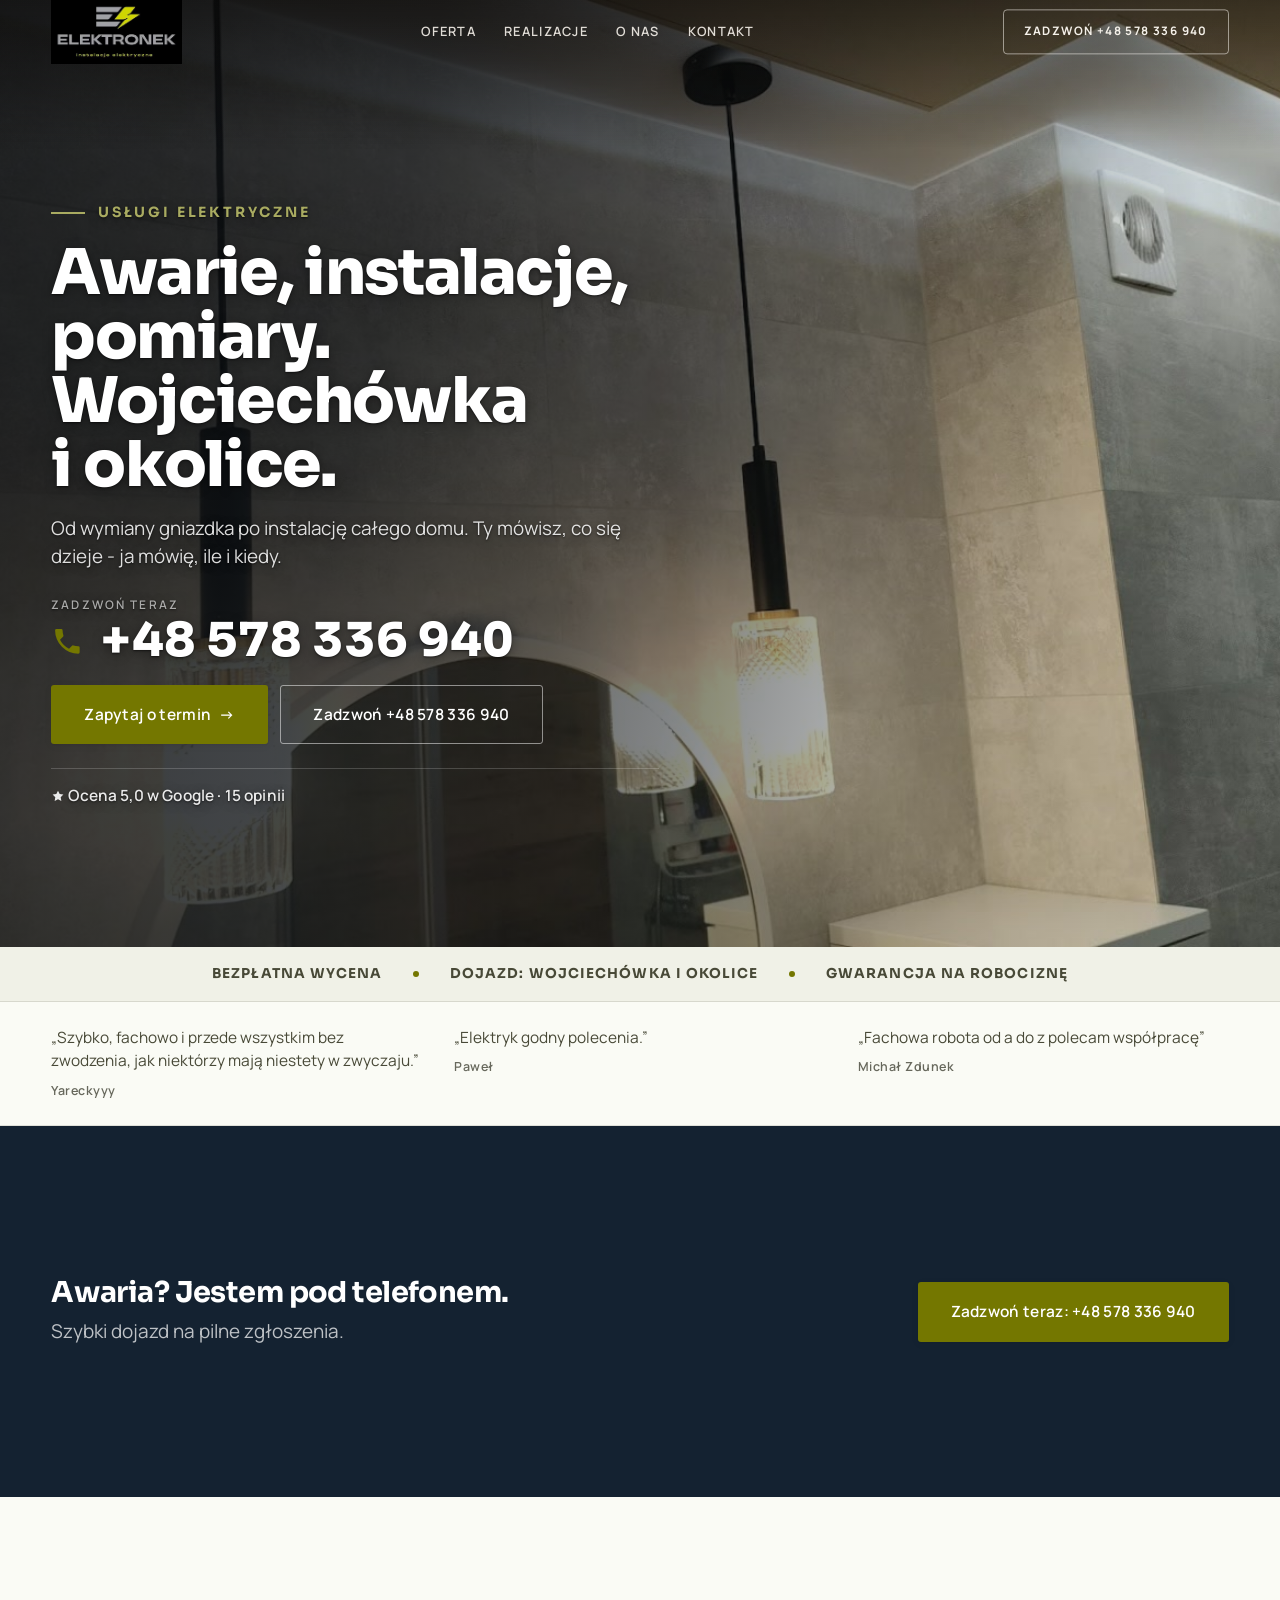
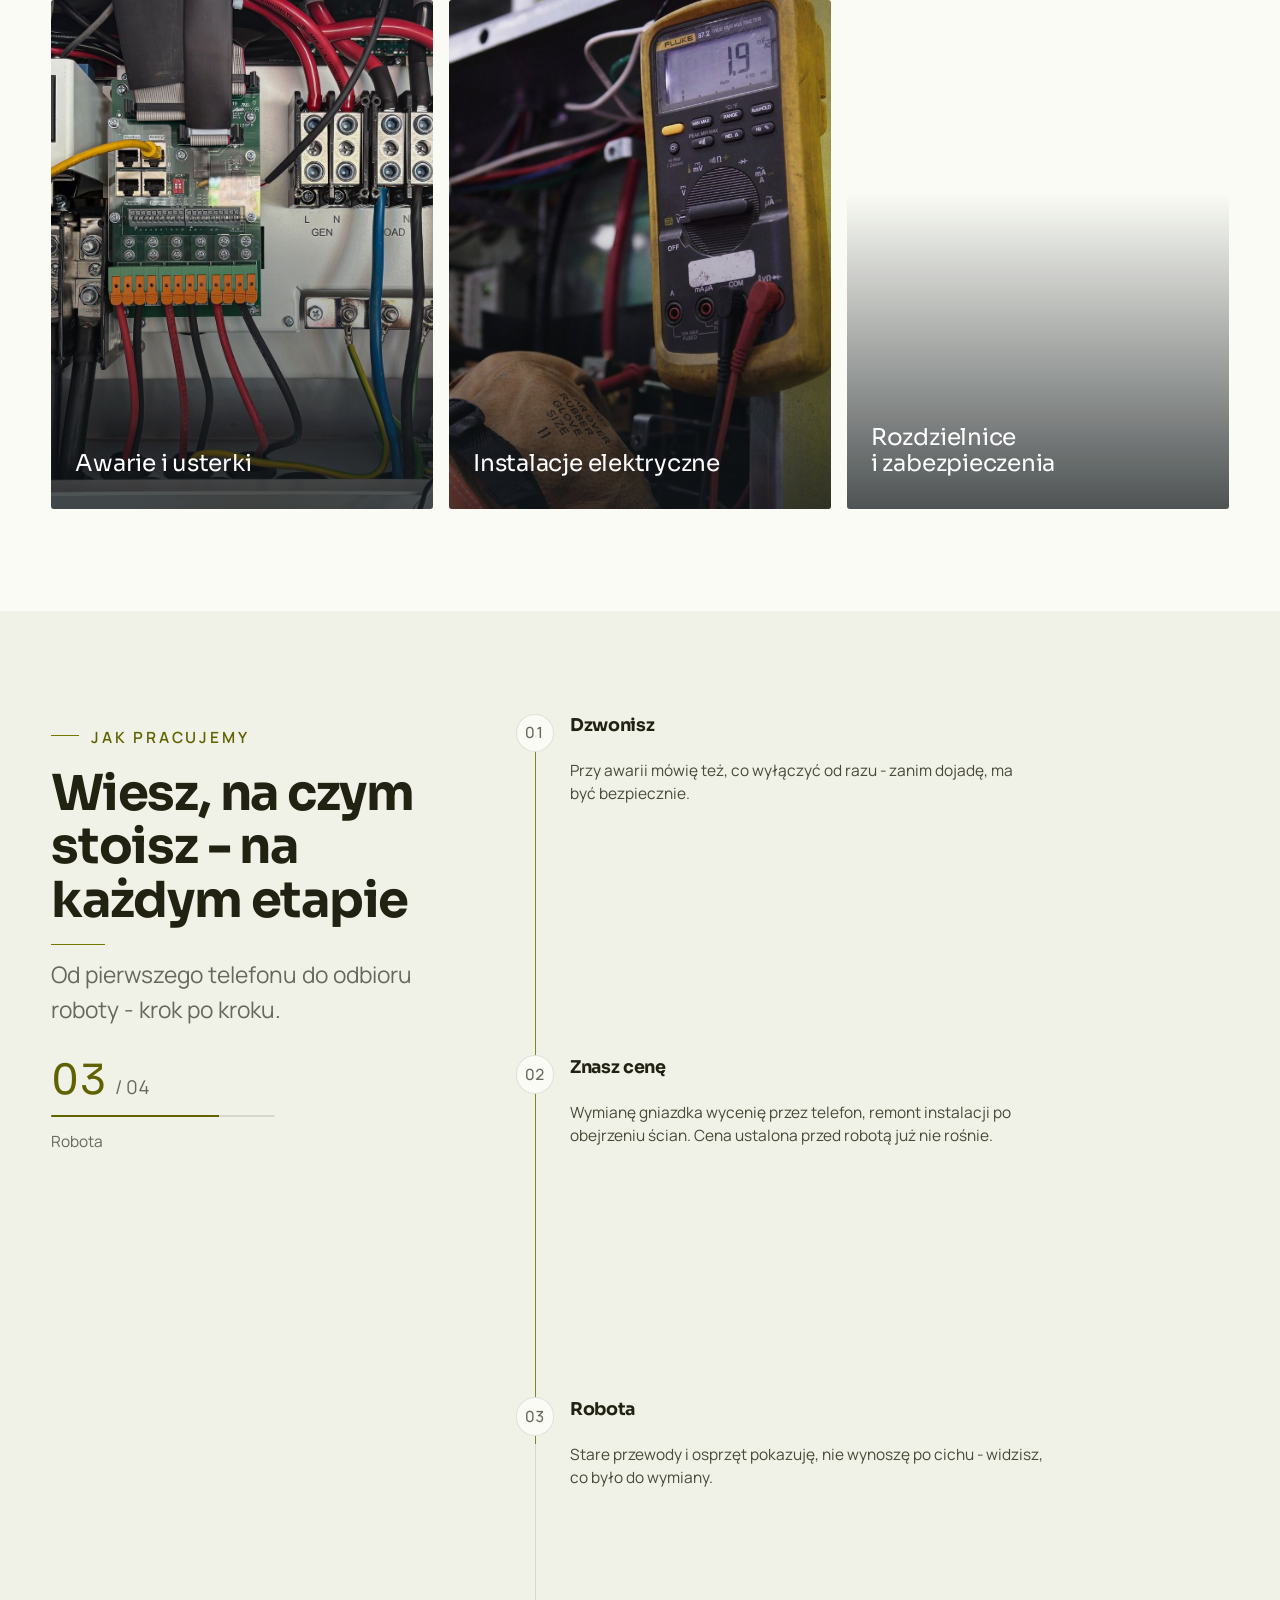
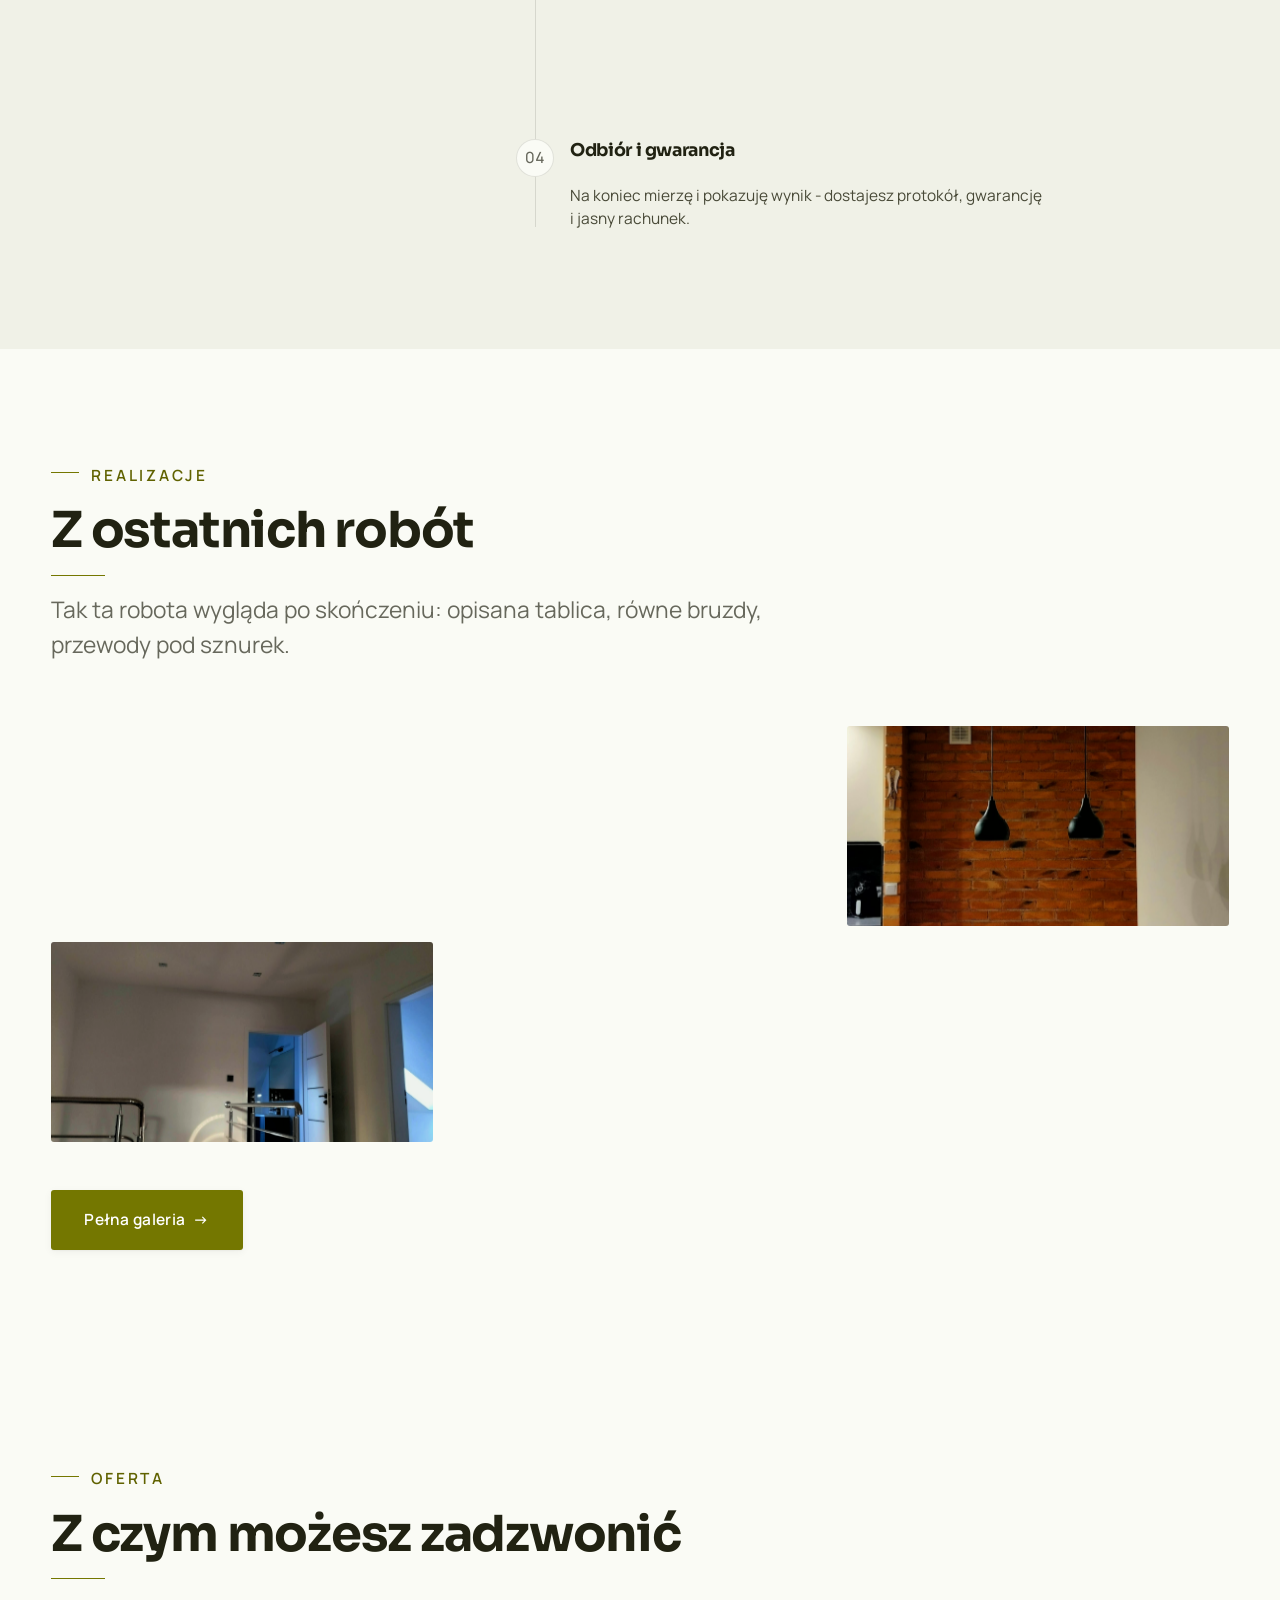
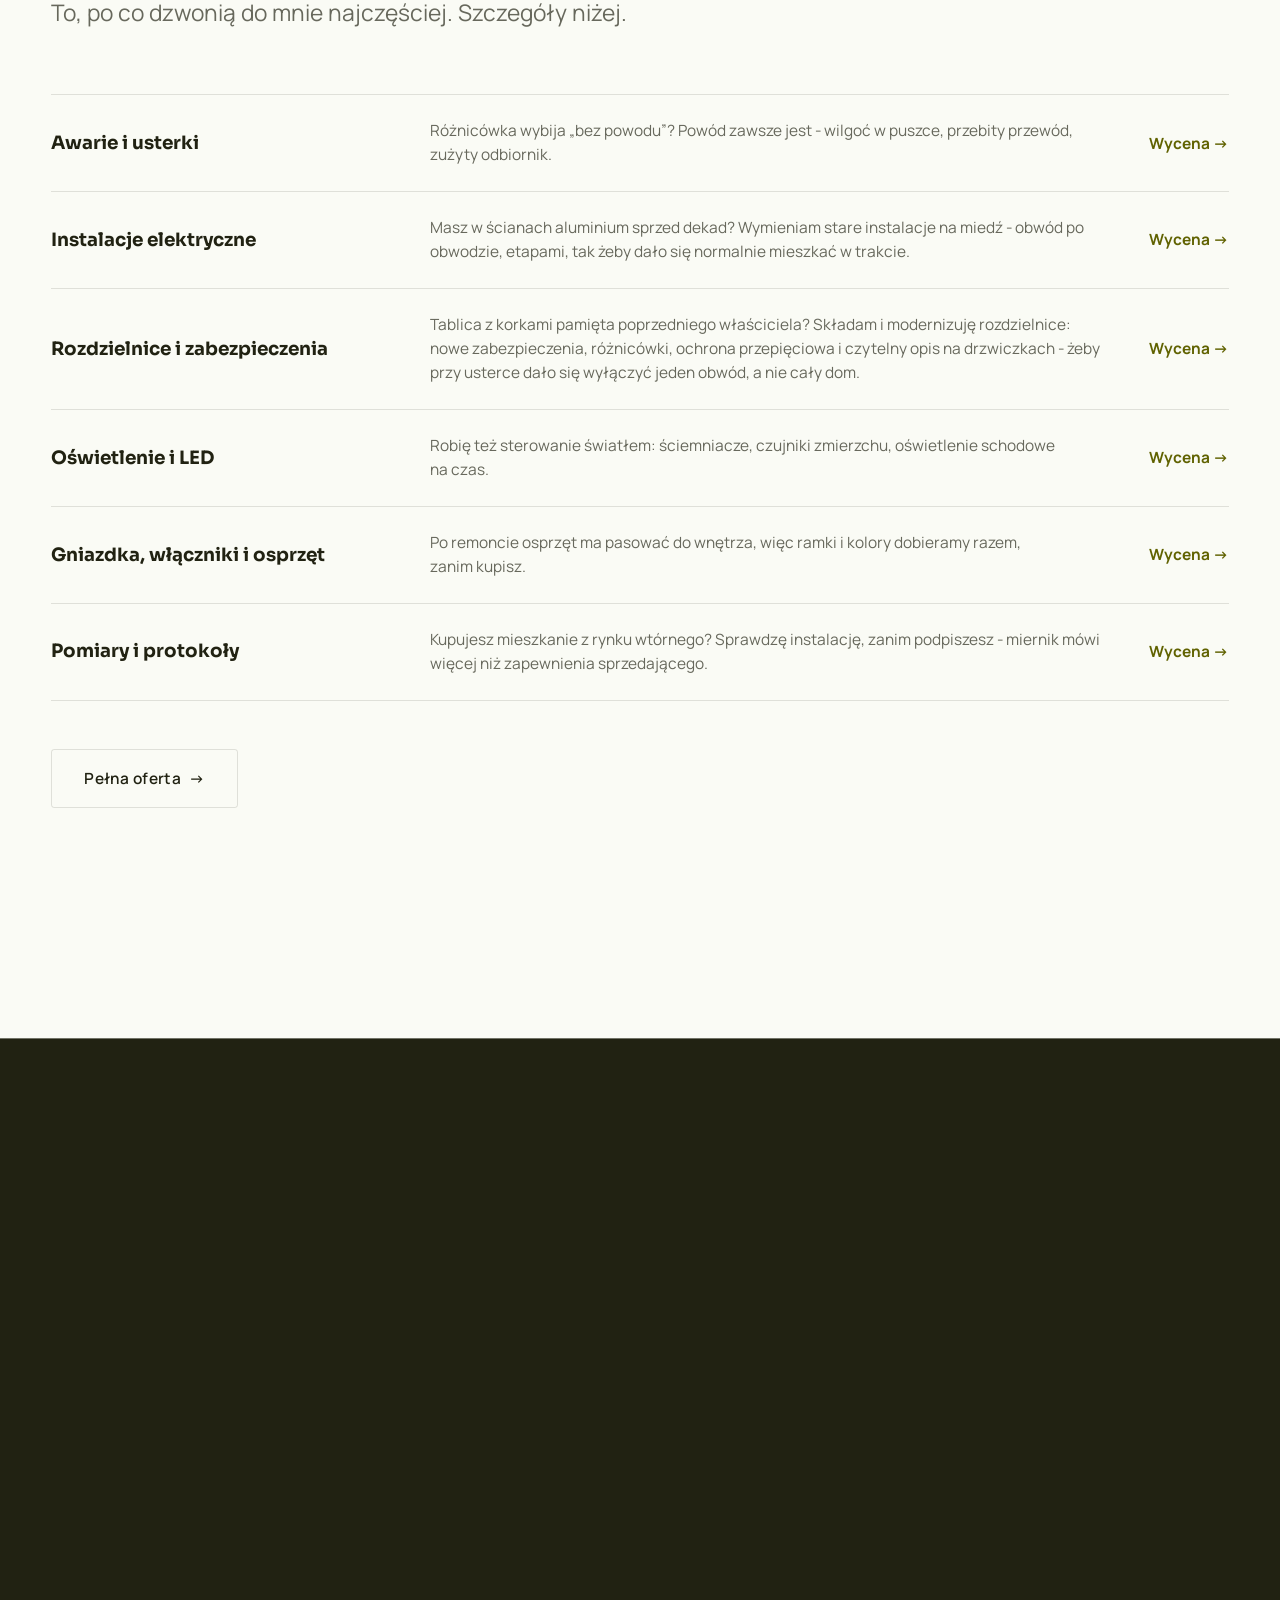
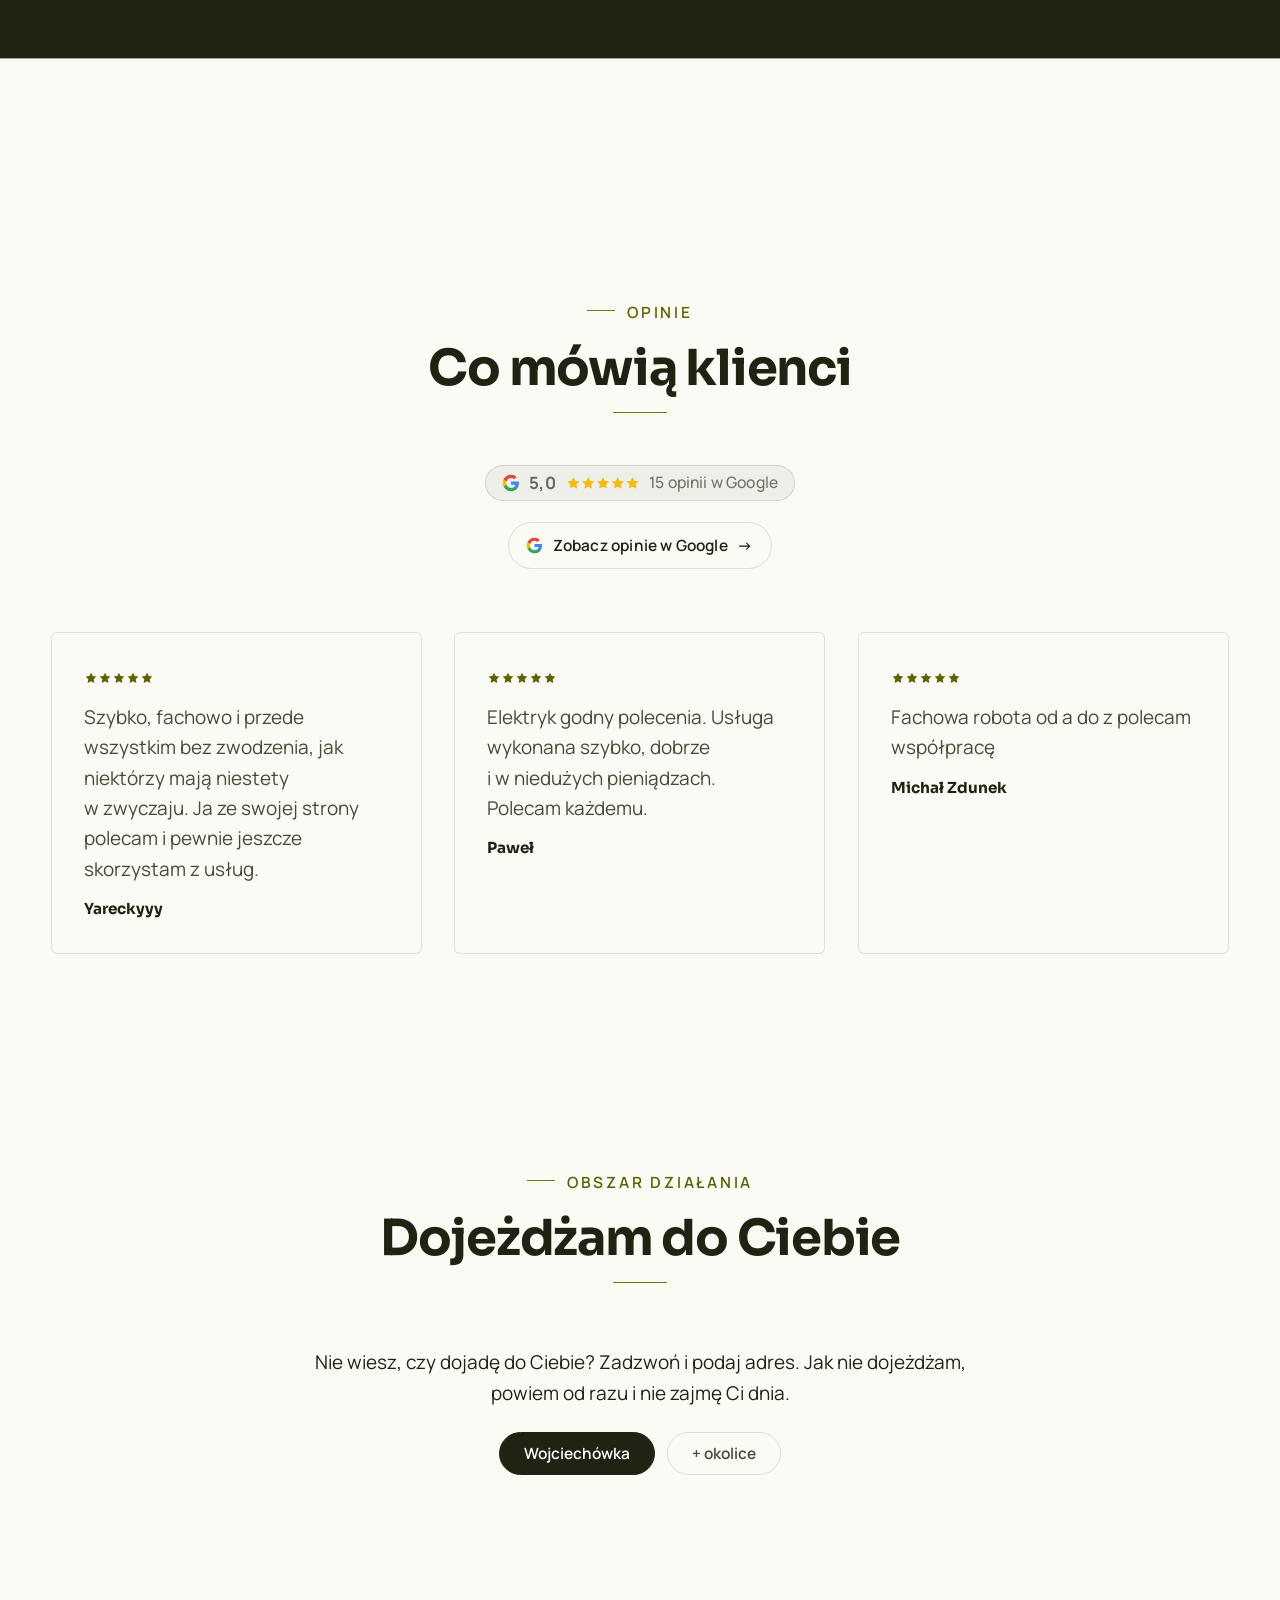
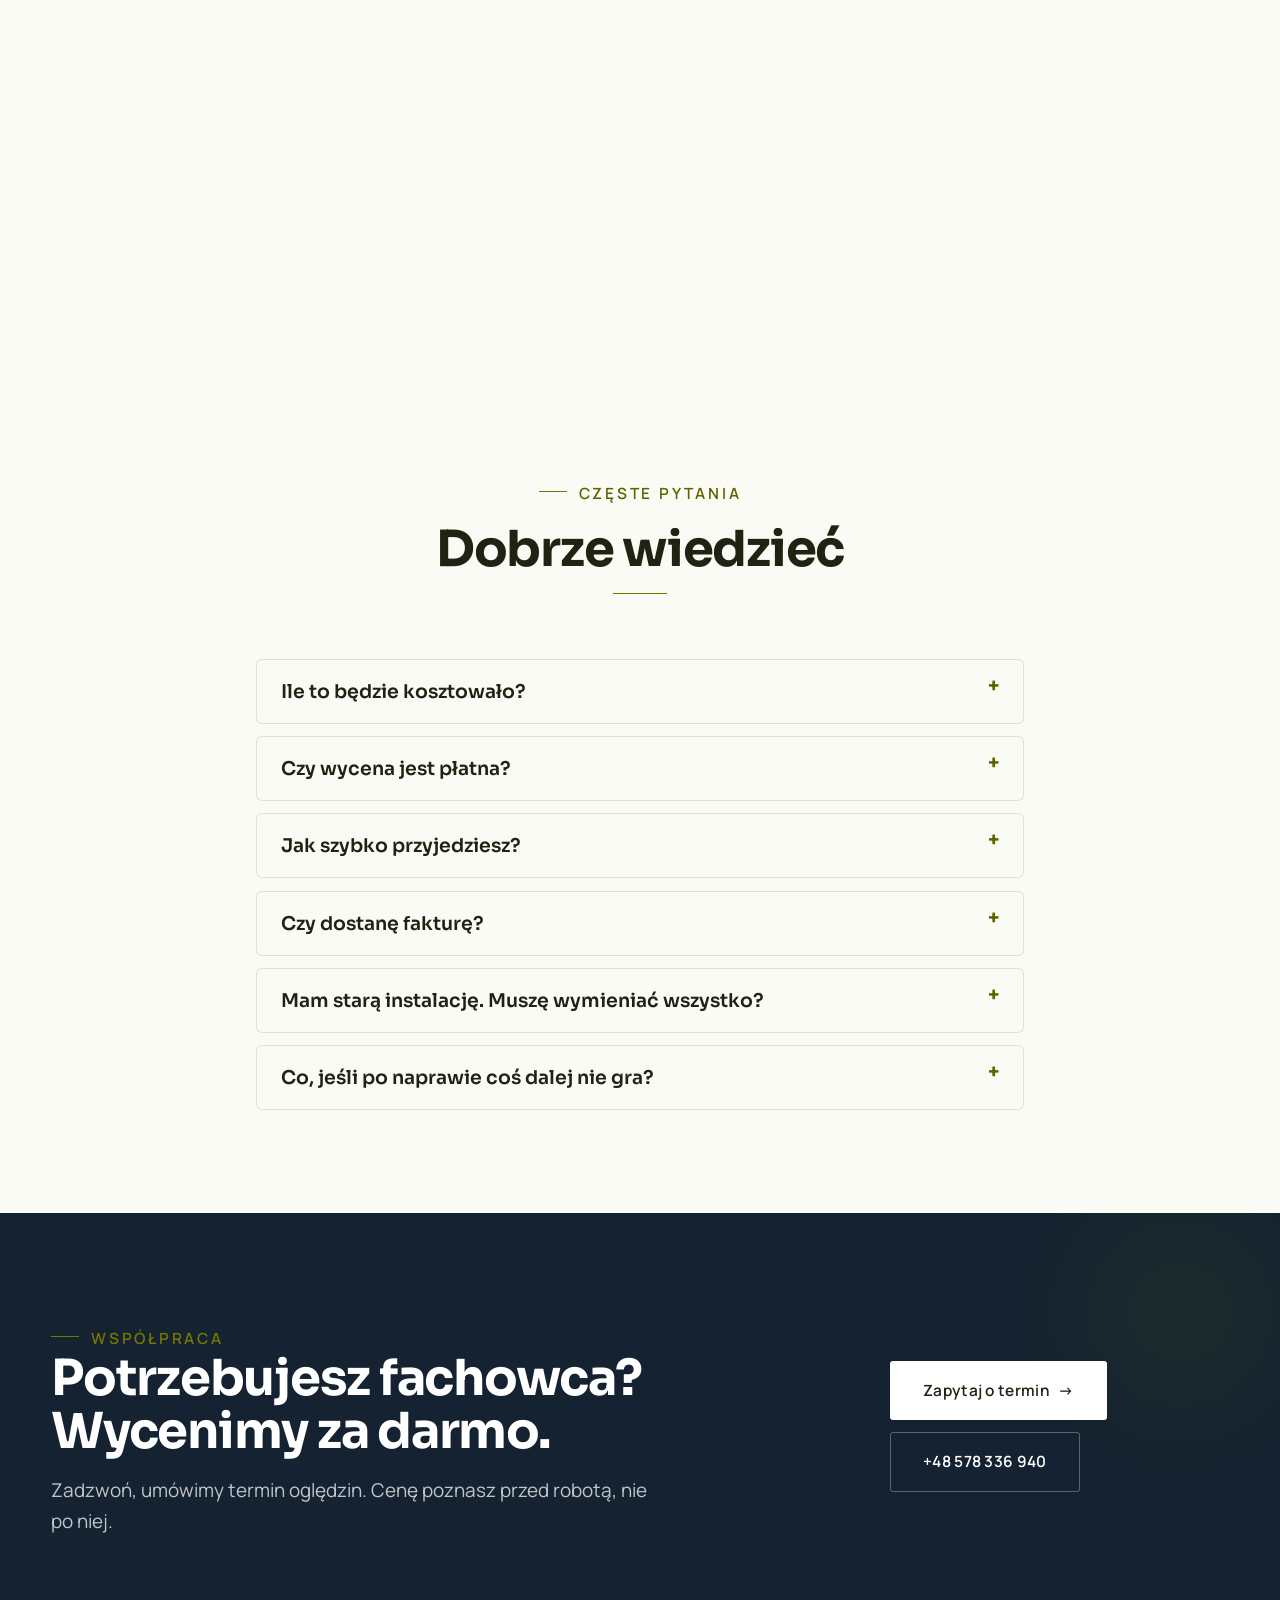
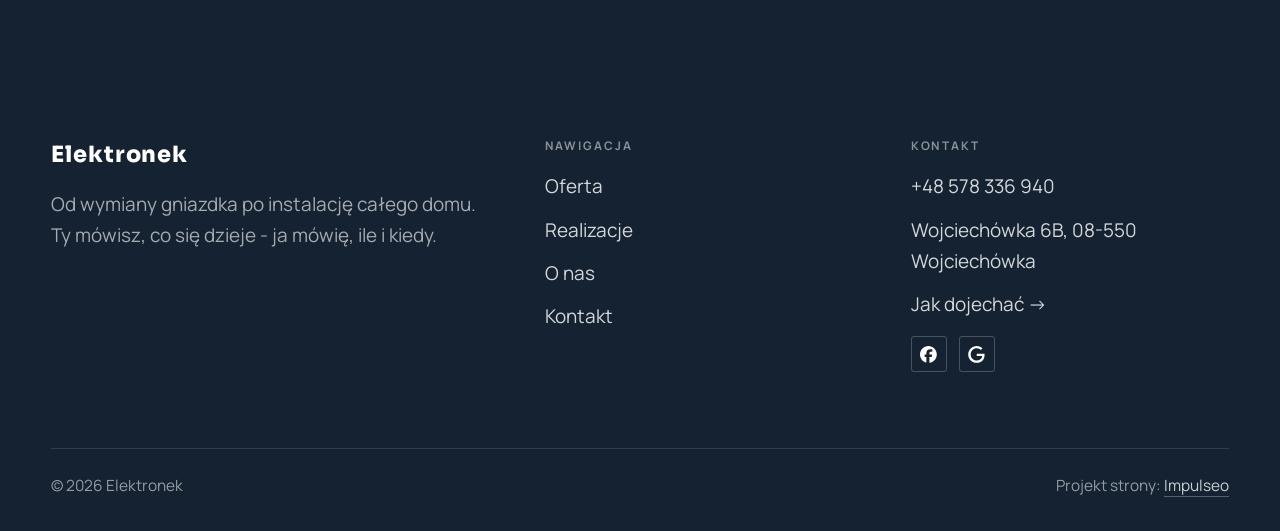
==== index.html @ 3b0dddb7 "Strona demo: elektronek" ====
<!DOCTYPE html>
<html lang="pl">
<head>
<meta charset="UTF-8">
<meta name="viewport" content="width=device-width, initial-scale=1.0">
<title>Elektronek - elektryk, awarie i instalacje</title>
<meta name="description" content="Elektryk w Wojciechówce z dojazdem. Awarie, instalacje, rozdzielnice, oświetlenie, pomiary z protokołem. Cenę znasz przed robotą. Zadzwoń: +48 578 336 940.">
<link rel="canonical" href="https://kris20032.github.io/elektronek/">
<meta name="robots" content="noindex, nofollow">
<meta property="og:type" content="website">
<meta property="og:locale" content="pl_PL">
<meta property="og:site_name" content="Elektronek">
<meta property="og:title" content="Elektronek - elektryk, awarie i instalacje">
<meta property="og:description" content="Elektryk w Wojciechówce z dojazdem. Awarie, instalacje, rozdzielnice, oświetlenie, pomiary z protokołem. Cenę znasz przed robotą. Zadzwoń: +48 578 336 940.">
<meta property="og:url" content="https://kris20032.github.io/elektronek/">
<meta property="og:image" content="https://kris20032.github.io/elektronek/img/og.jpg">
<meta property="og:image:width" content="1200">
<meta property="og:image:height" content="630">
<meta name="twitter:card" content="summary_large_image">
<script type="application/ld+json">{"@context": "https://schema.org", "@type": "Electrician", "name": "Elektronek", "url": "https://kris20032.github.io/elektronek/", "telephone": "+48578336940", "image": "https://kris20032.github.io/elektronek/img/og.jpg", "areaServed": "Wojciechówka", "sameAs": ["https://maps.google.com/?cid=14058241500900709626&g_mp=Cidnb29nbGUubWFwcy5wbGFjZXMudjEuUGxhY2VzLlNlYXJjaFRleHQQAhgEIAA", "https://www.facebook.com/61554102656426/"]}</script>
<link rel="preconnect" href="https://fonts.googleapis.com">
<link rel="preconnect" href="https://fonts.gstatic.com" crossorigin>
<link href="https://fonts.googleapis.com/css2?family=Sora:wght@600;700;800&family=Manrope:wght@400;500;600&display=swap" rel="stylesheet">
<link rel="stylesheet" href="assets/styles.css?v=0320ab9b">
</head>
<body>

<header class="nav">
  <div class="wrap nav-inner">
    <a class="brand brand-has-logo" href="index.html"><img class="brand-logo" src="img/logo.png" alt="Elektronek" width="577" height="282" decoding="async"></a>
    <nav class="nav-links">
      <a href="oferta.html">Oferta</a>
      <a href="realizacje.html">Realizacje</a>
      <a href="o-nas.html">O nas</a>
      <a href="kontakt.html">Kontakt</a>
      <a href="tel:+48578336940" class="btn btn-accent">Zadzwoń +48 578 336 940</a>
    </nav>
    <button class="nav-toggle" aria-label="Menu"><span></span><span></span><span></span></button>
  </div>
</header>

<main>
<section class="hero-fach">
  <img class="hf-photo" src="img/hero.jpg" fetchpriority="high" data-rotate="img/g2.jpg|img/g3.jpg" alt="Elektronek" width="1560" height="858">
  <div class="hf-panel">
    <div class="hf-inner">
      <span class="hf-kicker">Usługi elektryczne</span>
      <h1 class="hf-title">Awarie, instalacje, pomiary. Wojciechówka i okolice. <em></em></h1>
      <p class="hf-lead">Od wymiany gniazdka po instalację całego domu. Ty mówisz, co się dzieje - ja mówię, ile i kiedy.</p>
      <a class="hf-phone" href="tel:+48578336940"><span class="hf-phone-lab">Zadzwoń teraz</span><span class="hf-phone-num"><svg class="ico-tel" width="16" height="16" viewBox="0 0 24 24" fill="none" aria-hidden="true"><path d="M6.6 10.8a15.5 15.5 0 0 0 6.6 6.6l2.2-2.2a1 1 0 0 1 1-.24 11.4 11.4 0 0 0 3.6.58 1 1 0 0 1 1 1V20a1 1 0 0 1-1 1A17 17 0 0 1 3 4a1 1 0 0 1 1-1h3.5a1 1 0 0 1 1 1c0 1.25.2 2.46.58 3.6a1 1 0 0 1-.25 1l-2.23 2.2Z" fill="currentColor"/></svg> +48 578 336 940</span></a>
      <div class="hf-actions">
        <a href="kontakt.html" class="btn btn-accent">Zapytaj o termin <span class="arr">→</span></a>
        <a href="tel:+48578336940" class="btn btn-ghost hf-ghost">Zadzwoń +48 578 336 940</a>
      </div>
      <div class="hf-trust"><svg class="ico-star" width="14" height="14" viewBox="0 0 24 24" style="vertical-align:-2px" aria-hidden="true"><path d="M12 2.8l2.85 5.8 6.4.93-4.63 4.5 1.1 6.37L12 17.4l-5.72 3 1.1-6.37-4.63-4.5 6.4-.93L12 2.8Z" fill="currentColor"/></svg> Ocena 5,0 w Google · 15 opinii</div>
    </div>
  </div>
</section>
<section class="fach-promise">
  <div class="wrap">
    <ul class="fp-row reveal"><li>Bezpłatna wycena</li><li>Dojazd: Wojciechówka i okolice</li><li>Gwarancja na robociznę</li></ul>
  </div>
</section>
<section class="opinie-mini" aria-label="Opinie klientów">
  <div class="wrap">
    <div class="om-row">
      <div class="om-item reveal"><blockquote>„Szybko, fachowo i przede wszystkim bez zwodzenia, jak niektórzy mają niestety w zwyczaju.”</blockquote><span class="om-autor">Yareckyyy</span></div>
      <div class="om-item reveal"><blockquote>„Elektryk godny polecenia.”</blockquote><span class="om-autor">Paweł</span></div>
      <div class="om-item reveal"><blockquote>„Fachowa robota od a do z polecam współpracę”</blockquote><span class="om-autor">Michał Zdunek</span></div>
    </div>
  </div>
</section>
<section class="awaria">
  <div class="wrap">
      <div class="reveal">
        <h3>Awaria? Jestem pod telefonem.</h3>
        <p>Szybki dojazd na pilne zgłoszenia.</p>
      </div>
      <a class="btn btn-accent" href="tel:+48578336940">Zadzwoń teraz: +48 578 336 940</a>
  </div>
</section>
<section class="gateways-band">
  <div class="wrap">
    <div class="gateways">
      <a href="oferta.html" class="gateway reveal"><img src="img/g8.jpg" alt="Awarie i usterki" loading="lazy" width="1880" height="1357" decoding="async"><span class="g-ttl">Awarie i usterki</span></a>
      <a href="oferta.html" class="gateway reveal"><img src="img/g9.jpg" alt="Instalacje elektryczne" loading="lazy" width="1880" height="992" decoding="async"><span class="g-ttl">Instalacje elektryczne</span></a>
      <a href="oferta.html" class="gateway reveal"><img src="img/g10.jpg" alt="Rozdzielnice i zabezpieczenia" loading="lazy" width="1880" height="1253" decoding="async"><span class="g-ttl">Rozdzielnice i zabezpieczenia</span></a>
    </div>
  </div>
</section>
<section class="proces proces-os fachowcy">
  <div class="wrap proc-grid">
    <div class="proc-side">
      <div class="head reveal">
        <span class="eyebrow">Jak pracujemy</span>
        <h2>Wiesz, na czym stoisz - na każdym etapie</h2>
        <p>Od pierwszego telefonu do odbioru roboty - krok po kroku.</p>
      </div>
      <div class="proc-count" aria-hidden="true"><span class="pc-cur">01</span><span class="pc-all">/ 04</span></div>
      <div class="proc-bar" aria-hidden="true"><i></i></div>
      <p class="proc-now" aria-hidden="true">Dzwonisz</p>
    </div>
    <ol class="proces-line">
      <li class="reveal"><span class="pno">01</span><h3>Dzwonisz</h3><p>Przy awarii mówię też, co wyłączyć od razu - zanim dojadę, ma być bezpiecznie.</p></li>
      <li class="reveal"><span class="pno">02</span><h3>Znasz cenę</h3><p>Wymianę gniazdka wycenię przez telefon, remont instalacji po obejrzeniu ścian. Cena ustalona przed robotą już nie rośnie.</p></li>
      <li class="reveal"><span class="pno">03</span><h3>Robota</h3><p>Stare przewody i osprzęt pokazuję, nie wynoszę po cichu - widzisz, co było do wymiany.</p></li>
      <li class="reveal"><span class="pno">04</span><h3>Odbiór i gwarancja</h3><p>Na koniec mierzę i pokazuję wynik - dostajesz protokół, gwarancję i jasny rachunek.</p></li>
    </ol>
  </div>
</section>
<section>
  <div class="wrap">
    <div class="head reveal">
      <span class="eyebrow">Realizacje</span>
      <h2>Z ostatnich robót</h2>
      <p>Tak ta robota wygląda po skończeniu: opisana tablica, równe bruzdy, przewody pod sznurek.</p>
    </div>
    <div class="gallery">
      <div class="tile t-two3 reveal"><img src="img/g1.jpg" alt="Elektronek" loading="lazy" width="1600" height="2133" decoding="async"></div>
      <div class="tile t-third reveal"><img src="img/g4.jpg" alt="Elektronek" loading="lazy" width="1546" height="2142" decoding="async"></div>
      <div class="tile t-third reveal"><img src="img/g5.jpg" alt="Elektronek" loading="lazy" width="1600" height="2133" decoding="async"></div>
      <div class="tile t-third reveal"><img src="img/g6.jpg" alt="Elektronek" loading="lazy" width="1502" height="1084" decoding="async"></div>
      <div class="tile t-third reveal"><img src="img/g7.jpg" alt="Elektronek" loading="lazy" width="1460" height="1956" decoding="async"></div>
    </div>
    <div style="margin-top:var(--space-7)" class="reveal"><a href="realizacje.html" class="btn btn-accent">Pełna galeria <span class="arr">→</span></a></div>
  </div>
</section>
<section class="fach-uslugi">
  <div class="wrap">
    <div class="head reveal">
      <span class="eyebrow">Oferta</span>
      <h2>Z czym możesz zadzwonić</h2>
      <p>To, po co dzwonią do mnie najczęściej. Szczegóły niżej.</p>
    </div>
    <ul class="fu-list">
      <li class="fu-row reveal"><div class="fu-name">Awarie i usterki</div><div class="fu-desc">Różnicówka wybija „bez powodu”? Powód zawsze jest - wilgoć w puszce, przebity przewód, zużyty odbiornik.</div><a class="fu-cta" href="kontakt.html">Wycena <span class="arr">→</span></a></li>
      <li class="fu-row reveal"><div class="fu-name">Instalacje elektryczne</div><div class="fu-desc">Masz w ścianach aluminium sprzed dekad? Wymieniam stare instalacje na miedź - obwód po obwodzie, etapami, tak żeby dało się normalnie mieszkać w trakcie.</div><a class="fu-cta" href="kontakt.html">Wycena <span class="arr">→</span></a></li>
      <li class="fu-row reveal"><div class="fu-name">Rozdzielnice i zabezpieczenia</div><div class="fu-desc">Tablica z korkami pamięta poprzedniego właściciela? Składam i modernizuję rozdzielnice: nowe zabezpieczenia, różnicówki, ochrona przepięciowa i czytelny opis na drzwiczkach - żeby przy usterce dało się wyłączyć jeden obwód, a nie cały dom.</div><a class="fu-cta" href="kontakt.html">Wycena <span class="arr">→</span></a></li>
      <li class="fu-row reveal"><div class="fu-name">Oświetlenie i LED</div><div class="fu-desc">Robię też sterowanie światłem: ściemniacze, czujniki zmierzchu, oświetlenie schodowe na czas.</div><a class="fu-cta" href="kontakt.html">Wycena <span class="arr">→</span></a></li>
      <li class="fu-row reveal"><div class="fu-name">Gniazdka, włączniki i osprzęt</div><div class="fu-desc">Po remoncie osprzęt ma pasować do wnętrza, więc ramki i kolory dobieramy razem, zanim kupisz.</div><a class="fu-cta" href="kontakt.html">Wycena <span class="arr">→</span></a></li>
      <li class="fu-row reveal"><div class="fu-name">Pomiary i protokoły</div><div class="fu-desc">Kupujesz mieszkanie z rynku wtórnego? Sprawdzę instalację, zanim podpiszesz - miernik mówi więcej niż zapewnienia sprzedającego.</div><a class="fu-cta" href="kontakt.html">Wycena <span class="arr">→</span></a></li>
    </ul>
    <div style="margin-top:var(--space-7)" class="reveal"><a href="oferta.html" class="btn btn-ghost">Pełna oferta <span class="arr">→</span></a></div>
  </div>
</section>
<section class="stopklatka" aria-hidden="true">
  <div class="stk-bg" style="background-image:url(img/g11.jpg)"></div>
</section>
<section class="opinie">
  <div class="wrap">
    <div class="head center reveal">
      <span class="eyebrow">Opinie</span>
      <h2>Co mówią klienci</h2>
    </div>
    <p class="op-meta reveal"><span class="g-badge"><svg class="gb-ico" viewBox="0 0 24 24" width="18" height="18" aria-hidden="true"><path fill="#4285F4" d="M22.56 12.25c0-.78-.07-1.53-.2-2.25H12v4.26h5.92c-.26 1.37-1.04 2.53-2.21 3.31v2.77h3.57c2.08-1.92 3.28-4.74 3.28-8.09z"/><path fill="#34A853" d="M12 23c2.97 0 5.46-.98 7.28-2.66l-3.57-2.77c-.98.66-2.23 1.06-3.71 1.06-2.86 0-5.29-1.93-6.16-4.53H2.18v2.84C3.99 20.53 7.7 23 12 23z"/><path fill="#FBBC05" d="M5.84 14.09c-.22-.66-.35-1.36-.35-2.09s.13-1.43.35-2.09V7.07H2.18C1.43 8.55 1 10.22 1 12s.43 3.45 1.18 4.93l2.85-2.22.81-.62z"/><path fill="#EA4335" d="M12 5.38c1.62 0 3.06.56 4.21 1.64l3.15-3.15C17.45 2.09 14.97 1 12 1 7.7 1 3.99 3.47 2.18 7.07l3.66 2.84c.87-2.6 3.3-4.53 6.16-4.53z"/></svg><b class="gb-ocena">5,0</b><svg class="gb-stars" viewBox="0 0 90 18" width="74" height="14.8" aria-hidden="true"><g fill="currentColor" opacity=".26"><path transform="translate(0,0)" d="M9 1.6l2.2 4.46 4.92.72-3.56 3.47.84 4.9L9 12.74l-4.4 2.31.84-4.9L1.88 6.68l4.92-.72L9 1.6Z"/><path transform="translate(18,0)" d="M9 1.6l2.2 4.46 4.92.72-3.56 3.47.84 4.9L9 12.74l-4.4 2.31.84-4.9L1.88 6.68l4.92-.72L9 1.6Z"/><path transform="translate(36,0)" d="M9 1.6l2.2 4.46 4.92.72-3.56 3.47.84 4.9L9 12.74l-4.4 2.31.84-4.9L1.88 6.68l4.92-.72L9 1.6Z"/><path transform="translate(54,0)" d="M9 1.6l2.2 4.46 4.92.72-3.56 3.47.84 4.9L9 12.74l-4.4 2.31.84-4.9L1.88 6.68l4.92-.72L9 1.6Z"/><path transform="translate(72,0)" d="M9 1.6l2.2 4.46 4.92.72-3.56 3.47.84 4.9L9 12.74l-4.4 2.31.84-4.9L1.88 6.68l4.92-.72L9 1.6Z"/></g><clipPath id="gs1000"><rect x="0" y="0" width="90.0" height="18"/></clipPath><g fill="#FBBC04" clip-path="url(#gs1000)"><path transform="translate(0,0)" d="M9 1.6l2.2 4.46 4.92.72-3.56 3.47.84 4.9L9 12.74l-4.4 2.31.84-4.9L1.88 6.68l4.92-.72L9 1.6Z"/><path transform="translate(18,0)" d="M9 1.6l2.2 4.46 4.92.72-3.56 3.47.84 4.9L9 12.74l-4.4 2.31.84-4.9L1.88 6.68l4.92-.72L9 1.6Z"/><path transform="translate(36,0)" d="M9 1.6l2.2 4.46 4.92.72-3.56 3.47.84 4.9L9 12.74l-4.4 2.31.84-4.9L1.88 6.68l4.92-.72L9 1.6Z"/><path transform="translate(54,0)" d="M9 1.6l2.2 4.46 4.92.72-3.56 3.47.84 4.9L9 12.74l-4.4 2.31.84-4.9L1.88 6.68l4.92-.72L9 1.6Z"/><path transform="translate(72,0)" d="M9 1.6l2.2 4.46 4.92.72-3.56 3.47.84 4.9L9 12.74l-4.4 2.31.84-4.9L1.88 6.68l4.92-.72L9 1.6Z"/></g></svg><span class="gb-txt">15 opinii w Google</span></span></p>
    <p class="op-meta reveal"><a class="op-google" href="https://maps.google.com/?cid=14058241500900709626&amp;g_mp=Cidnb29nbGUubWFwcy5wbGFjZXMudjEuUGxhY2VzLlNlYXJjaFRleHQQAhgEIAA" target="_blank" rel="noopener"><svg class="op-g-ico" viewBox="0 0 24 24" width="17" height="17" aria-hidden="true"><path fill="#4285F4" d="M22.56 12.25c0-.78-.07-1.53-.2-2.25H12v4.26h5.92c-.26 1.37-1.04 2.53-2.21 3.31v2.77h3.57c2.08-1.92 3.28-4.74 3.28-8.09z"/><path fill="#34A853" d="M12 23c2.97 0 5.46-.98 7.28-2.66l-3.57-2.77c-.98.66-2.23 1.06-3.71 1.06-2.86 0-5.29-1.93-6.16-4.53H2.18v2.84C3.99 20.53 7.7 23 12 23z"/><path fill="#FBBC05" d="M5.84 14.09c-.22-.66-.35-1.36-.35-2.09s.13-1.43.35-2.09V7.07H2.18C1.43 8.55 1 10.22 1 12s.43 3.45 1.18 4.93l2.85-2.22.81-.62z"/><path fill="#EA4335" d="M12 5.38c1.62 0 3.06.56 4.21 1.64l3.15-3.15C17.45 2.09 14.97 1 12 1 7.7 1 3.99 3.47 2.18 7.07l3.66 2.84c.87-2.6 3.3-4.53 6.16-4.53z"/></svg><span>Zobacz opinie w Google</span><span class="arr">→</span></a></p>
    <div class="opinie-grid">
      <figure class="op-card reveal"><span class="op-star"><svg class="ico-star" width="14" height="14" viewBox="0 0 24 24" style="vertical-align:-2px" aria-hidden="true"><path d="M12 2.8l2.85 5.8 6.4.93-4.63 4.5 1.1 6.37L12 17.4l-5.72 3 1.1-6.37-4.63-4.5 6.4-.93L12 2.8Z" fill="currentColor"/></svg><svg class="ico-star" width="14" height="14" viewBox="0 0 24 24" style="vertical-align:-2px" aria-hidden="true"><path d="M12 2.8l2.85 5.8 6.4.93-4.63 4.5 1.1 6.37L12 17.4l-5.72 3 1.1-6.37-4.63-4.5 6.4-.93L12 2.8Z" fill="currentColor"/></svg><svg class="ico-star" width="14" height="14" viewBox="0 0 24 24" style="vertical-align:-2px" aria-hidden="true"><path d="M12 2.8l2.85 5.8 6.4.93-4.63 4.5 1.1 6.37L12 17.4l-5.72 3 1.1-6.37-4.63-4.5 6.4-.93L12 2.8Z" fill="currentColor"/></svg><svg class="ico-star" width="14" height="14" viewBox="0 0 24 24" style="vertical-align:-2px" aria-hidden="true"><path d="M12 2.8l2.85 5.8 6.4.93-4.63 4.5 1.1 6.37L12 17.4l-5.72 3 1.1-6.37-4.63-4.5 6.4-.93L12 2.8Z" fill="currentColor"/></svg><svg class="ico-star" width="14" height="14" viewBox="0 0 24 24" style="vertical-align:-2px" aria-hidden="true"><path d="M12 2.8l2.85 5.8 6.4.93-4.63 4.5 1.1 6.37L12 17.4l-5.72 3 1.1-6.37-4.63-4.5 6.4-.93L12 2.8Z" fill="currentColor"/></svg></span><blockquote>Szybko, fachowo i przede wszystkim bez zwodzenia, jak niektórzy mają niestety w zwyczaju. Ja ze swojej strony polecam i pewnie jeszcze skorzystam z usług.</blockquote><span class="op-autor">Yareckyyy</span></figure>
      <figure class="op-card reveal"><span class="op-star"><svg class="ico-star" width="14" height="14" viewBox="0 0 24 24" style="vertical-align:-2px" aria-hidden="true"><path d="M12 2.8l2.85 5.8 6.4.93-4.63 4.5 1.1 6.37L12 17.4l-5.72 3 1.1-6.37-4.63-4.5 6.4-.93L12 2.8Z" fill="currentColor"/></svg><svg class="ico-star" width="14" height="14" viewBox="0 0 24 24" style="vertical-align:-2px" aria-hidden="true"><path d="M12 2.8l2.85 5.8 6.4.93-4.63 4.5 1.1 6.37L12 17.4l-5.72 3 1.1-6.37-4.63-4.5 6.4-.93L12 2.8Z" fill="currentColor"/></svg><svg class="ico-star" width="14" height="14" viewBox="0 0 24 24" style="vertical-align:-2px" aria-hidden="true"><path d="M12 2.8l2.85 5.8 6.4.93-4.63 4.5 1.1 6.37L12 17.4l-5.72 3 1.1-6.37-4.63-4.5 6.4-.93L12 2.8Z" fill="currentColor"/></svg><svg class="ico-star" width="14" height="14" viewBox="0 0 24 24" style="vertical-align:-2px" aria-hidden="true"><path d="M12 2.8l2.85 5.8 6.4.93-4.63 4.5 1.1 6.37L12 17.4l-5.72 3 1.1-6.37-4.63-4.5 6.4-.93L12 2.8Z" fill="currentColor"/></svg><svg class="ico-star" width="14" height="14" viewBox="0 0 24 24" style="vertical-align:-2px" aria-hidden="true"><path d="M12 2.8l2.85 5.8 6.4.93-4.63 4.5 1.1 6.37L12 17.4l-5.72 3 1.1-6.37-4.63-4.5 6.4-.93L12 2.8Z" fill="currentColor"/></svg></span><blockquote>Elektryk godny polecenia. Usługa wykonana szybko, dobrze i w niedużych pieniądzach. Polecam każdemu.</blockquote><span class="op-autor">Paweł</span></figure>
      <figure class="op-card reveal"><span class="op-star"><svg class="ico-star" width="14" height="14" viewBox="0 0 24 24" style="vertical-align:-2px" aria-hidden="true"><path d="M12 2.8l2.85 5.8 6.4.93-4.63 4.5 1.1 6.37L12 17.4l-5.72 3 1.1-6.37-4.63-4.5 6.4-.93L12 2.8Z" fill="currentColor"/></svg><svg class="ico-star" width="14" height="14" viewBox="0 0 24 24" style="vertical-align:-2px" aria-hidden="true"><path d="M12 2.8l2.85 5.8 6.4.93-4.63 4.5 1.1 6.37L12 17.4l-5.72 3 1.1-6.37-4.63-4.5 6.4-.93L12 2.8Z" fill="currentColor"/></svg><svg class="ico-star" width="14" height="14" viewBox="0 0 24 24" style="vertical-align:-2px" aria-hidden="true"><path d="M12 2.8l2.85 5.8 6.4.93-4.63 4.5 1.1 6.37L12 17.4l-5.72 3 1.1-6.37-4.63-4.5 6.4-.93L12 2.8Z" fill="currentColor"/></svg><svg class="ico-star" width="14" height="14" viewBox="0 0 24 24" style="vertical-align:-2px" aria-hidden="true"><path d="M12 2.8l2.85 5.8 6.4.93-4.63 4.5 1.1 6.37L12 17.4l-5.72 3 1.1-6.37-4.63-4.5 6.4-.93L12 2.8Z" fill="currentColor"/></svg><svg class="ico-star" width="14" height="14" viewBox="0 0 24 24" style="vertical-align:-2px" aria-hidden="true"><path d="M12 2.8l2.85 5.8 6.4.93-4.63 4.5 1.1 6.37L12 17.4l-5.72 3 1.1-6.37-4.63-4.5 6.4-.93L12 2.8Z" fill="currentColor"/></svg></span><blockquote>Fachowa robota od a do z polecam współpracę</blockquote><span class="op-autor">Michał Zdunek</span></figure>
    </div>
  </div>
</section>
<section class="obszar">
  <div class="wrap">
    <div class="head center reveal">
      <span class="eyebrow">Obszar działania</span>
      <h2>Dojeżdżam do Ciebie</h2>
    </div>
    <p class="obszar-txt reveal" style="text-align:center;max-width:60ch;margin:0 auto 1.4rem">Nie wiesz, czy dojadę do Ciebie? Zadzwoń i podaj adres. Jak nie dojeżdżam, powiem od razu i nie zajmę Ci dnia.</p>
    <ul class="obszar-list reveal"><li class="is-home">Wojciechówka</li><li>+ okolice</li></ul>
    <div class="obszar-mapa reveal" style="margin-top:var(--space-7)">
      <iframe title="Obszar działania - Wojciechówka i okolice" src="https://maps.google.com/maps?q=51.7228858%2C22.0774227&amp;z=11&amp;output=embed" loading="lazy" referrerpolicy="no-referrer-when-downgrade" style="width:100%;height:clamp(280px,38vh,420px);border:0;display:block;border-radius:var(--r-md)"></iframe>
    </div>
  </div>
</section>
<section class="faq-klinika">
  <div class="wrap">
    <div class="head center reveal">
      <span class="eyebrow">Częste pytania</span>
      <h2>Dobrze wiedzieć</h2>
    </div>
    <div class="faq-list">
      <details class="faq-item reveal"><summary>Ile to będzie kosztowało?</summary><p>Zależy, co się dzieje - dlatego wypytuję przez telefon i od razu podaję widełki. Ostateczną cenę ustalamy przy oględzinach, zanim zacznę.</p></details>
      <details class="faq-item reveal"><summary>Czy wycena jest płatna?</summary><p>Nie. Przyjazd i wycena w Wojciechówce i najbliższej okolicy są bezpłatne - płacisz dopiero za umówioną robotę.</p></details>
      <details class="faq-item reveal"><summary>Jak szybko przyjedziesz?</summary><p>Brak prądu w całym domu to pilny wyjazd - przestawiam grafik. Dołożenie gniazdka spokojnie poczeka na umówiony termin.</p></details>
      <details class="faq-item reveal"><summary>Czy dostanę fakturę?</summary><p>Tak - VAT albo paragon, jak wolisz. Z firmami i wspólnotami rozliczam się przelewem.</p></details>
      <details class="faq-item reveal"><summary>Mam starą instalację. Muszę wymieniać wszystko?</summary><p>Aluminium w ścianach to jeszcze nie wyrok, ale ma swoje lata i lubi luzujące się zaciski. Mówię wprost, co wymienić od razu, a co można zaplanować - z cenami, żebyś mógł rozłożyć to w czasie.</p></details>
      <details class="faq-item reveal"><summary>Co, jeśli po naprawie coś dalej nie gra?</summary><p>Wracam i mierzę jeszcze raz. Moja wina - poprawiam za darmo; wyszło coś nowego - mówię wprost, co i za ile.</p></details>
    </div>
  </div>
</section>
<section class="cta">
  <div class="wrap">
    <div class="reveal">
      <span class="eyebrow">Współpraca</span>
      <h2>Potrzebujesz fachowca? Wycenimy za darmo.</h2>
      <p>Zadzwoń, umówimy termin oględzin. Cenę poznasz przed robotą, nie po niej.</p>
    </div>
    <div class="cta-actions reveal">
      <a href="kontakt.html" class="btn btn-light">Zapytaj o termin <span class="arr">→</span></a>
      <a href="tel:+48578336940" class="btn btn-ghost btn-ghost-cta">+48 578 336 940</a>
    </div>
  </div>
</section>
</main>

<footer>
  <div class="wrap">
    <div class="foot-grid">
      <div class="foot-brand">
        <div class="name">Elektronek</div>
        <p>Od wymiany gniazdka po instalację całego domu. Ty mówisz, co się dzieje - ja mówię, ile i kiedy.</p>
      </div>
      <div class="foot-col">
        <h4>Nawigacja</h4>
        <a href="oferta.html">Oferta</a>
        <a href="realizacje.html">Realizacje</a>
        <a href="o-nas.html">O nas</a>
        <a href="kontakt.html">Kontakt</a>
      </div>
      <div class="foot-col">
        <h4>Kontakt</h4>
        <a href="tel:+48578336940">+48 578 336 940</a>
        <p>Wojciechówka 6B, 08-550 Wojciechówka</p>
        <a href="https://maps.google.com/?cid=14058241500900709626&g_mp=Cidnb29nbGUubWFwcy5wbGFjZXMudjEuUGxhY2VzLlNlYXJjaFRleHQQAhgEIAA" target="_blank" rel="noopener">Jak dojechać →</a>
      <div class="foot-soc">
        <a class="soc" href="https://www.facebook.com/61554102656426/" target="_blank" rel="noopener" aria-label="Facebook - Elektronek"><svg viewBox="0 0 24 24" aria-hidden="true" focusable="false"><path d="M9.101 23.691v-7.98H6.627v-3.667h2.474v-1.58c0-4.085 1.848-5.978 5.858-5.978.401 0 .955.042 1.468.103a8.68 8.68 0 0 1 1.141.195v3.325a8.623 8.623 0 0 0-.653-.036 26.805 26.805 0 0 0-.733-.009c-.707 0-1.259.096-1.675.309a1.686 1.686 0 0 0-.679.622c-.258.42-.374.995-.374 1.752v1.297h3.919l-.386 2.103-.287 1.564h-3.246v8.245C19.396 23.238 24 18.179 24 12.044c0-6.627-5.373-12-12-12s-12 5.373-12 12c0 5.628 3.874 10.35 9.101 11.647Z" fill="currentColor"/></svg></a>
        <a class="soc" href="https://maps.google.com/?cid=14058241500900709626&g_mp=Cidnb29nbGUubWFwcy5wbGFjZXMudjEuUGxhY2VzLlNlYXJjaFRleHQQAhgEIAA" target="_blank" rel="noopener" aria-label="Google - Elektronek"><svg viewBox="0 0 24 24" aria-hidden="true" focusable="false"><path d="M12.48 10.92v3.28h7.84c-.24 1.84-.853 3.187-1.787 4.133-1.147 1.147-2.933 2.4-6.053 2.4-4.827 0-8.6-3.893-8.6-8.72s3.773-8.72 8.6-8.72c2.6 0 4.507 1.027 5.907 2.347l2.307-2.307C18.747 1.44 16.133 0 12.48 0 5.867 0 .307 5.387.307 12s5.56 12 12.173 12c3.573 0 6.267-1.173 8.373-3.36 2.16-2.16 2.84-5.213 2.84-7.667 0-.76-.053-1.467-.173-2.053H12.48z" fill="currentColor"/></svg></a>
      </div>
      </div>
    </div>
    <div class="foot-bot">
      <span>© 2026 Elektronek</span>
      <span>Projekt strony: <a class="foot-credit" href="https://impulseo.pl" target="_blank" rel="noopener">Impulseo</a></span>
    </div>
  </div>
</footer>
<div class="sticky-call"><a class="sc-call" href="tel:+48578336940"><svg class="ico-tel" width="16" height="16" viewBox="0 0 24 24" fill="none" aria-hidden="true"><path d="M6.6 10.8a15.5 15.5 0 0 0 6.6 6.6l2.2-2.2a1 1 0 0 1 1-.24 11.4 11.4 0 0 0 3.6.58 1 1 0 0 1 1 1V20a1 1 0 0 1-1 1A17 17 0 0 1 3 4a1 1 0 0 1 1-1h3.5a1 1 0 0 1 1 1c0 1.25.2 2.46.58 3.6a1 1 0 0 1-.25 1l-2.23 2.2Z" fill="currentColor"/></svg> Zadzwoń</a><a class="sc-quote" href="kontakt.html">Zapytaj o termin</a></div>
<div class="demo-wazne" data-do="2026-12-01" data-cykl="3" hidden><svg class="dw-ico" width="13" height="13" viewBox="0 0 24 24" fill="none" aria-hidden="true"><circle cx="12" cy="12" r="8.6" stroke="currentColor" stroke-width="1.8"/><path d="M12 7.2V12l3.3 2" stroke="currentColor" stroke-width="1.8" stroke-linecap="round"/></svg><span class="dw-txt"></span></div>

<script src="assets/main.js"></script>
</body>
</html>
---- assets/styles.css ----
/* ============================================================
   STOLBASZ — premium, architektoniczny B2B fit-out
   Jasna paleta, zero brązu. System wg premium-web-craft.
   Projekt strony: Impulseo (impulseo.pl)
   ============================================================ */

:root{
  /* PALETA — jasna, architektoniczna, chłodna */
  --paper:#f5f7fa;          /* główne tło */
  --paper-2:#e7edf3;        /* sekcje alternatywne (chłodny jasny szary) */
  --paper-3:#e7edf3;        /* delikatne wypełnienia */
  --ink:#142231;            /* tekst główny — chłodny grafit */
  --ink-soft:#2c3e52;       /* nagłówki drugorzędne */
  --muted:#697785;          /* tekst poboczny */
  --line:rgba(20,34,49,.12);/* hairline */
  --accent:#e8a00c;         /* stonowany petrol-slate — jedyny akcent */
  --accent-d:#c47f06;
  --accent-soft:rgba(232,160,12,.10);
  --dark:#142231;           /* sekcje ciemne (stopka/CTA) */

  /* HOVER ZDJĘĆ — JEDEN standard dla całego silnika (decyzja K. 04.08.2026, artefakt z wariantami).
     AKTUALNE (K.+Szymon 09.08.2026, wybór z artefaktu 6 wariantów): zoom 1.05 przy 1.4s -
     przy tak długim czasie mocniejszy kadr NIE skacze, tylko „oddycha". Poprzedni standard
     (1.02 / .55s z 04.08) odbierany jako dynamiczny i szybki.
     Spoczynek lekko przygaszony, ale TYLKO tam, gdzie jest mysz (@media hover:hover) —
     na telefonie zdjęcia zostają w pełnej jasności. */
  --img-zoom:1.05;                   /* K.+Szymon 09.08: wariant F z artefaktu porównawczego */
  --img-rest:brightness(.95) saturate(.99);
  --img-hot:brightness(1.06) saturate(1.05);
  --img-dur:1.4s;                    /* K.+Szymon 09.08 (wariant F): powoli = elegancko */
  --img-ease:cubic-bezier(.16,.84,.44,1);  /* miękki ogon, efekt „oddychania" */

  /* ODSTĘPY — skala 4/8 */
  --space-1:4px; --space-2:8px; --space-3:12px; --space-4:16px; --space-5:24px;
  --space-6:32px; --space-7:48px; --space-8:64px; --space-9:96px; --space-10:128px;

  /* TYPOGRAFIA — fluid clamp() (skala podbita 16.07.2026: większe, czytelniejsze litery — uwaga Adama) */
  --text-sm:clamp(.9rem,.87rem + .12vw,1rem);
  --text-base:clamp(1.08rem,1.04rem + .18vw,1.2rem);
  --text-lg:clamp(1.24rem,1.15rem + .34vw,1.44rem);
  --text-h3:clamp(1.34rem,1.22rem + .55vw,1.66rem);
  --text-h2:clamp(2.1rem,1.66rem + 2.1vw,3.1rem);
  --text-h1:clamp(2.9rem,2.1rem + 4vw,5.1rem);

  /* PROMIENIE — architektoniczne, raczej ostre */
  --r-sm:3px; --r-md:6px; --r-lg:10px;

  /* RUCH */
  --ease:cubic-bezier(.25,.46,.45,.94); --dur:.24s;

  /* CIENIE — miękkie, warstwowe */
  --sh-sm:0 1px 2px rgba(16,24,32,.04), 0 2px 8px rgba(16,24,32,.05);
  --sh-md:0 2px 6px rgba(16,24,32,.05), 0 12px 28px -8px rgba(16,24,32,.12);
  --sh-lg:0 6px 14px rgba(16,24,32,.07), 0 26px 56px -18px rgba(16,24,32,.22);

  --hairline:1px solid var(--line);

  --font-display:'Sora','Manrope',sans-serif;
  --font-body:'Manrope',sans-serif;
}

*{box-sizing:border-box;margin:0;padding:0}
html{scroll-behavior:smooth}
body{
  font-family:var(--font-body);
  font-size:var(--text-base);
  line-height:1.65;
  color:var(--ink);
  background:var(--paper);
  -webkit-font-smoothing:antialiased;
  text-rendering:optimizeLegibility;
}
img{max-width:100%;height:auto;display:block}  /* height:auto = width/height z atrybutów trzyma proporcje (TOP#12) */
a{color:inherit;text-decoration:none}

.wrap{width:min(92%,1180px);margin-inline:auto}
section{padding-block:clamp(52px,6.5vw,96px)}

h1,h2,h3{font-family:var(--font-display);font-weight:700;line-height:1.08;letter-spacing:-.02em;color:var(--ink)}
h1{font-size:var(--text-h1);letter-spacing:-.035em}
h2{font-size:var(--text-h2);letter-spacing:-.025em}
h3{font-size:var(--text-h3)}
/* MIARA — długość wiersza. WCAG 2.2 SC 1.4.8: max 80 znaków; Butterick: 45–90.
   68ch daje realnie 72–78 znaków polskiego tekstu, czyli z zapasem pod granicą.
   Wcześniej limit miał TYLKO <p> — <li>, <blockquote> i <dd> nie miały żadnego,
   i to jedyny powód, dla którego 23 bloki na dwóch oddanych stronach jadą po
   83–106 znaków w wierszu (pomiar 07.08.2026, bramka `miara`).
   ⚠️ Listy i definicje ograniczamy TYLKO bez klasy: `ul`/`ol` z klasą to u nas
   układ (siatki kafli, menu), a nie tekst ciągły — tam miarę wyznacza układ. */
/* 60ch, nie 68ch (K. 10.08): po zmianie fontów na węższe kroje (DM Sans i spółka)
   w 68ch mieściło się ~90 znaków - bramka pikselowa słusznie zgłaszała przekroczenie
   granicy 80. Pomiar na żywej przeglądarce: 60ch = 90 znaków, 53ch = ~78 znaków, czyli normę WCAG 1.4.8. */
:root{ --miara:53ch }
p{max-width:min(100%,var(--miara))}
blockquote,
ul:not([class])>li, ol:not([class])>li,
dl:not([class])>dd{max-width:min(100%,var(--miara))}

/* ⚠️ Świadomie BEZ wyjątku `.tile p,.card p,.svc p{max-width:none}`, choć nasuwa się sam:
   te akapity BYŁY już ograniczone (stare `p{max-width:65ch}`), więc „wyjątek" nie odblokowałby
   niczego nowego — tylko ROZLUŹNIŁ stan sprzed zmiany na wszystkich demach naraz.
   `figcaption` żadna z reguł wyżej nie dotyczy, więc też nie potrzebuje zwolnienia. */

/* ŁAMANIE. `balance` wyrównuje długości wierszy w nagłówku, `pretty` pilnuje ostatniego
   wiersza akapitu, żeby nie został w nim jeden wyraz. Obsługiwane od Chrome 117 /
   Safari 17.5; starsze przeglądarki po prostu ignorują tę własność.
   `text-wrap:pretty` nie występowało dotąd ANI RAZ w silniku ani w repo klientów. */
h1,h2,h3,.lead,.lede{text-wrap:balance}
p,li,blockquote,dd{text-wrap:pretty}

.eyebrow{
  font-family:var(--font-body);
  font-size:var(--text-sm);
  font-weight:600;
  letter-spacing:.18em;
  text-transform:uppercase;
  color:var(--accent);
  display:inline-flex;align-items:center;gap:var(--space-3);
}
/* flex:none + margin-top = kreska trzyma się PIERWSZEJ linii. Wcześniej align-items:center
   centrowało ją względem całego bloku i przy zawinięciu (długi kicker typu
   „…WNĘTRZ · LESZNO · OD 2019") druga linia lądowała z brzydkim wcięciem. */
.eyebrow{align-items:flex-start}
.eyebrow>*,.eyebrow{text-wrap:balance}   /* dlugi kicker lamal sie na sierote typu samo „2019" w drugiej linii */
.eyebrow::before{content:"";width:28px;height:1px;background:var(--accent);display:inline-block;flex:none;margin-top:.62em}

.muted{color:var(--muted)}
.lead{font-size:var(--text-lg);line-height:1.55;color:var(--ink-soft);max-width:50ch}

/* ---------- BUTTONS ---------- */
.btn{
  display:inline-flex;align-items:center;gap:var(--space-2);
  font-weight:600;font-size:var(--text-sm);letter-spacing:.02em;
  padding:var(--space-4) var(--space-6);
  border-radius:var(--r-sm);
  transition:transform var(--dur) var(--ease),box-shadow var(--dur) var(--ease),background var(--dur) var(--ease);
  cursor:pointer;border:1px solid transparent;
}
.btn-accent{background:var(--accent);color:#fff;box-shadow:var(--sh-sm)}
.btn-accent:hover{background:var(--accent-d);transform:translateY(-2px);box-shadow:var(--sh-md)}
.btn-accent:active{transform:translateY(0);box-shadow:var(--sh-sm)}
.btn-ghost{background:transparent;color:var(--ink);border-color:var(--line)}
.btn-ghost:hover{border-color:var(--accent);color:var(--accent);transform:translateY(-2px)}
.btn-light{background:#fff;color:var(--ink);box-shadow:var(--sh-sm)}
.btn-light:hover{transform:translateY(-2px);box-shadow:var(--sh-md)}
.btn .arr{transition:transform var(--dur) var(--ease)}
.btn:hover .arr{transform:translateX(4px)}

/* ---------- NAV ---------- */
.nav{
  position:sticky;top:0;z-index:50;
  background:color-mix(in srgb,var(--paper) 88%,transparent);
  backdrop-filter:saturate(140%) blur(10px);
  border-bottom:var(--hairline);
}
.nav-inner{display:flex;align-items:center;justify-content:space-between;gap:var(--space-5);height:72px}
/* ANTY-NACHODZENIE (K. 05.08.2026): długa nazwa firmy + przycisk z pełnym numerem nie mieściły się w pasku
   i flex ściskał linki PONIŻEJ ich treści - "Kontakt" wchodził na ramkę "Zadzwoń +48 ...". Teraz ustępuje
   nazwa marki (skrót wielokropkiem), a menu i przycisk nigdy się nie kurczą ani nie zachodzą na siebie. */
.brand{display:flex;flex-direction:column;line-height:1;min-width:0;flex:0 1 auto}
.brand .name{font-family:var(--font-display);font-weight:800;font-size:1.35rem;letter-spacing:.04em;white-space:nowrap;overflow:hidden;text-overflow:ellipsis}
.brand .sub{font-size:.62rem;letter-spacing:.34em;text-transform:uppercase;color:var(--muted);margin-top:5px;white-space:nowrap;overflow:hidden;text-overflow:ellipsis}
.nav-links{display:flex;align-items:center;gap:var(--space-6);flex:0 0 auto}
.nav-links a{font-size:var(--text-sm);font-weight:500;color:var(--ink-soft);position:relative;padding-block:4px;white-space:nowrap;transition:color var(--dur) var(--ease)}
.nav-links a::after{content:"";position:absolute;left:0;bottom:0;width:0;height:1.5px;background:var(--accent);transition:width var(--dur) var(--ease)}
.nav-links a:hover,.nav-links a.active{color:var(--ink)}
.nav-links a:hover::after,.nav-links a.active::after{width:100%}
.nav-links .btn{padding:var(--space-2) var(--space-5)}
/* przyciski w nav: właściwy kolor (przebij .nav-links a) + bez podkreślenia */
.nav-links a.btn-accent{color:#fff}
.nav-links a.btn-ghost,.nav-links a.btn-light{color:var(--ink)}
/* CTA w pasku: NIE podkreślenie spod linków menu, ale ten sam przelatujący błysk,
   co na wszystkich innych przyciskach (zgłoszenie K. 13.08.2026 - „na hero jest efekt
   światła przechodzącego przez przycisk, na navbarze go nie ma, a mają być identyczne").
   Reguła `.nav-links a::after` jest silniejsza od `.btn::after`, więc trzeba jej
   geometrię wyzerować i wpisać połysk z nazwy - samo `display:none` gasiło efekt. */
.nav-links a.btn::after{
  display:block;content:"";position:absolute;inset:0;z-index:-1;pointer-events:none;
  width:auto;height:auto;border-radius:inherit;   /* kasuje geometrię podkreślenia (width:0;height:1.5px) */
  background:linear-gradient(100deg,transparent 32%,rgba(255,255,255,.20) 50%,transparent 68%);
  translate:-120% 0}
@media (prefers-reduced-motion:no-preference){
  .nav-links a.btn:hover::after{translate:120% 0;transition:translate .75s var(--mt-ease,cubic-bezier(.16,.84,.44,1))}
}
.nav-toggle{display:none;background:none;border:none;cursor:pointer;flex-direction:column;gap:5px;padding:8px}
.nav-toggle span{width:24px;height:2px;background:var(--ink);transition:var(--dur)}
/* Ciasny zakres MIĘDZY menu mobilnym a pełnym pulpitem: zbijamy odstępy i nazwę marki,
   żeby wszystko zmieściło się naturalnie, zanim w ogóle dojdzie do skracania wielokropkiem. */
@media(max-width:1280px) and (min-width:921px){
  .nav-links{gap:var(--space-4)}
  .nav-links .btn{padding:var(--space-2) var(--space-4)}
  .brand .name{font-size:1.15rem}
}

/* ---------- HERO (split) ---------- */
.hero{position:relative;overflow:hidden;border-bottom:var(--hairline)}
.hero-grid{display:grid;grid-template-columns:1.05fr .95fr;gap:clamp(24px,4vw,60px);align-items:center;
  padding-block:clamp(36px,4.5vw,64px)}
.hero-copy .eyebrow{margin-bottom:var(--space-5)}
.hero-copy h1{margin-bottom:var(--space-5)}
.hero-copy .lead{margin-bottom:var(--space-7)}
.hero-actions{display:flex;flex-wrap:wrap;gap:var(--space-4)}
.hero-art{position:relative;aspect-ratio:4/3;border-radius:var(--r-lg);overflow:hidden;box-shadow:var(--sh-lg)}
.hero-art img{width:100%;height:100%;object-fit:cover}
.hero-art::after{content:"";position:absolute;inset:0;background:linear-gradient(180deg,transparent 55%,rgba(18,24,28,.28))}
.hero-badge{position:absolute;left:var(--space-5);bottom:var(--space-5);z-index:2;
  background:rgba(252,252,251,.94);backdrop-filter:blur(4px);
  border-radius:var(--r-md);padding:var(--space-4) var(--space-5);box-shadow:var(--sh-md);max-width:78%}
.hero-badge strong{display:block;font-family:var(--font-display);font-size:1rem;letter-spacing:-.01em}
.hero-badge span{font-size:var(--text-sm);color:var(--muted)}

/* ---------- HERO duży / kinowy (strona główna) ---------- */
.hero-cine{position:relative;min-height:clamp(560px,82vh,840px);min-height:clamp(560px,82svh,840px);display:flex;align-items:center;overflow:hidden;border-bottom:var(--hairline)}
.hero-cine>img{position:absolute;inset:0;width:100%;height:100%;object-fit:cover;z-index:0}
.hero-cine::after{content:"";position:absolute;inset:0;z-index:1;
  background:linear-gradient(95deg,rgba(13,18,23,.86) 0%,rgba(13,18,23,.64) 32%,rgba(13,18,23,.24) 62%,rgba(13,18,23,.04) 100%)}
.hero-cine .wrap{position:relative;z-index:2;padding-block:var(--space-8)}
.hero-cine .hero-copy{max-width:660px}
.hero-cine .eyebrow{color:#fff;margin-bottom:var(--space-5)}
.hero-cine .eyebrow::before{background:#fff}
.hero-cine h1{color:#fff;margin-bottom:var(--space-5);font-size:clamp(2.9rem,2rem + 4.4vw,5.2rem);text-wrap:balance}
.hero-cine .lead{color:rgba(255,255,255,.92);max-width:48ch;margin-bottom:var(--space-7)}
.hero-cine .hero-actions{display:flex;flex-wrap:wrap;gap:var(--space-4)}
/* NISKIE OKNO (laptop z dokiem i paskami przeglądarki ma ~700-780 px wysokości widoku):
   H1 do 5.2rem + długi lead nie mieściły się i przyciski wypadały POD krawędź ekranu -
   klient widział stronę bez ani jednego CTA. Skalujemy w dół, zamiast przycinać treść. */
@media(min-width:821px) and (max-height:820px){
  .hero-cine{min-height:clamp(520px,94svh,780px)}
  .hero-cine .wrap{padding-block:var(--space-6)}
  .hero-cine h1{font-size:clamp(2.2rem,1.5rem + 2.6vw,3.6rem);margin-bottom:var(--space-4)}
  .hero-cine .eyebrow{margin-bottom:var(--space-4)}
  .hero-cine .lead{margin-bottom:var(--space-5);max-width:44ch}
}
@media(max-width:680px){
  .hero-cine{min-height:clamp(520px,76vh,640px);min-height:clamp(520px,76svh,640px);align-items:flex-end}
  .hero-cine::after{background:linear-gradient(0deg,rgba(13,18,23,.9) 6%,rgba(13,18,23,.45) 55%,rgba(13,18,23,.25) 100%)}
  .hero-cine .wrap{padding-bottom:var(--space-9)}
  /* TELEFON (~90% oglądających): lead potrafił zająć 8 linii i zepchnąć CTA poza pierwszy ekran.
     Zwężamy interlinię i skalę - treści nie ucinamy, bo to ona sprzedaje. */
  .hero-cine .lead{font-size:.98rem;line-height:1.5;margin-bottom:var(--space-5)}
  .hero-cine .eyebrow{font-size:.72rem;letter-spacing:.13em;margin-bottom:var(--space-4)}
  .hero-cine .eyebrow::before{width:20px}
  .hero-cine h1{margin-bottom:var(--space-4)}
}

/* full-bleed hero variant (podstrony) */
.pagehead{position:relative;min-height:46vh;min-height:46svh;display:flex;align-items:flex-end;overflow:hidden;border-bottom:var(--hairline)}
.pagehead img{position:absolute;inset:0;width:100%;height:100%;object-fit:cover}
/* 10.08.2026 (decyzja K.): mocniejsze przyciemnienie + cień pod tekstem. Bramka mierzyła na
   nagłówkach podstron 3,38-3,43:1 przy wymaganych 4,5 — jasne zdjęcie (hala, śnieg, niebo)
   podchodziło pod biały tekst. Zdjęcia klientów są różne, więc kontrast musi dawać WARSTWA,
   a nie szczęśliwy dobór kadru. */
.pagehead::after{content:"";position:absolute;inset:0;background:linear-gradient(180deg,rgba(18,24,28,.40),rgba(18,24,28,.76))}
.pagehead .wrap{position:relative;z-index:2;padding-block:var(--space-9);color:#fff}
.pagehead h1{color:#fff;max-width:18ch;text-shadow:0 2px 16px rgba(0,0,0,.55)}
.pagehead .eyebrow{color:#fff}
.pagehead .eyebrow::before{background:#fff}
.pagehead p{color:rgba(255,255,255,.92);margin-top:var(--space-4);max-width:54ch;text-shadow:0 1px 12px rgba(0,0,0,.5)}

/* ---------- STRIP (pasek skrótów / liczby) ---------- */
.strip{background:var(--dark);color:#fff}
/* PASEK HASEŁ — standard 04.08.2026 (decyzja K.): 5 haseł w JEDNYM rzędzie, tekst WYŚRODKOWANY,
   węższe marginesy boczne niż reszta strony (pasek ma iść szerzej), równe wysokości kolumn. */
.strip .wrap{width:min(96%,1440px);display:grid;grid-template-columns:repeat(5,1fr);
  gap:var(--space-5);padding-block:var(--space-7);align-items:stretch}
.strip .item .k{font-family:var(--font-display);font-size:clamp(1.05rem,.82rem + .85vw,1.55rem);
  font-weight:800;letter-spacing:-.02em;color:#fff;line-height:1.18;text-wrap:balance}
.strip .item .v{font-size:var(--text-sm);color:rgba(255,255,255,.66);margin-top:var(--space-2);line-height:1.4}
.strip .item{border-left:2px solid var(--accent);padding-inline:var(--space-4);
  text-align:center;display:flex;flex-direction:column;justify-content:center}
/* liczba kolumn = liczba haseł, żeby ostatnie nie zostawało samo w drugim rzędzie.
   Klasę n-N nadaje multipage.py; domyślnie (bez klasy) pasek jest 5-kolumnowy. */
.strip.n-2 .wrap{grid-template-columns:repeat(2,1fr)}
.strip.n-3 .wrap{grid-template-columns:repeat(3,1fr)}
.strip.n-4 .wrap{grid-template-columns:repeat(4,1fr);gap:var(--space-6)}
.strip.n-4 .item .k{font-size:clamp(1.3rem,1rem + 1.1vw,2rem)}
.strip.n-6 .wrap{grid-template-columns:repeat(6,1fr);gap:var(--space-4)}
.strip.n-6 .item .k{font-size:clamp(.98rem,.8rem + .7vw,1.35rem)}
/* równe łamanie: zamiast "długa linia + jedno słowo" obie linie zbliżonej długości */
.strip .item .k{text-wrap:balance}

/* ---------- SECTION HEAD ---------- */
.head{max-width:48rem;margin-bottom:var(--space-8)}
.head.center{margin-inline:auto;text-align:center}
.head .eyebrow{margin-bottom:var(--space-4)}
.head h2{margin-bottom:var(--space-4)}
.head p{color:var(--muted);font-size:var(--text-lg);line-height:1.55}
.head.center p{margin-inline:auto}

/* ---------- INTRO SPLIT ---------- */
.split{display:grid;grid-template-columns:.92fr 1.08fr;gap:clamp(28px,5vw,80px);align-items:center}
.split.rev{grid-template-columns:1.08fr .92fr}
.split.rev .split-art{order:-1}
.split-art{position:relative;aspect-ratio:5/4;border-radius:var(--r-lg);overflow:hidden;box-shadow:var(--sh-lg)}
.split-art img{width:100%;height:100%;object-fit:cover}
.split-copy h2{margin-bottom:var(--space-5)}
.split-copy p+p{margin-top:var(--space-4)}
.split-copy .btn{margin-top:var(--space-6)}

/* ---------- SERVICES (zakres) ---------- */
.svc-grid{display:grid;grid-template-columns:repeat(auto-fit,minmax(280px,1fr));gap:var(--space-5)}
.svc{background:#fff;border:var(--hairline);border-radius:var(--r-md);padding:var(--space-7) var(--space-6);
  transition:transform var(--dur) var(--ease),box-shadow var(--dur) var(--ease),border-color var(--dur) var(--ease);
  position:relative;overflow:hidden}
.svc::before{content:"";position:absolute;left:0;top:0;width:3px;height:0;background:var(--accent);transition:height var(--dur) var(--ease)}
.svc:hover{transform:translateY(-4px);box-shadow:var(--sh-md);border-color:transparent}
.svc:hover::before{height:100%}
.svc .ic{font-family:var(--font-display);font-size:.8rem;font-weight:700;letter-spacing:.12em;color:var(--accent);margin-bottom:var(--space-4)}
.svc h3{margin-bottom:var(--space-3);font-size:1.22rem}
.svc p{color:var(--muted);font-size:var(--text-base);line-height:1.6}

/* big detailed service rows */
.svc-row{display:grid;grid-template-columns:.8fr 1.2fr;gap:clamp(20px,4vw,60px);align-items:center;padding-block:var(--space-8)}
.svc-row+.svc-row{border-top:var(--hairline)}
.svc-row.rev{grid-template-columns:1.2fr .8fr}
/* Naprzemienny układ wierszy oferty: co drugi wiersz ma zdjęcie po PRAWEJ.
   Było `order:-1` — martwy kod, bo zdjęcie i tak jest pierwszym dzieckiem w HTML,
   więc wszystkie wiersze wyglądały identycznie (zdjęcie zawsze z lewej), a `rev`
   zmieniało tylko szerokość kolumn. Znalezione 29.07.2026 przy różnicowaniu kierunków
   animacji (pomiar pozycji: art.mid 390/502 przy row.mid 756 — zawsze lewa strona). */
.svc-row.rev .svc-row-art{order:2}
.svc-row-art{aspect-ratio:4/3;border-radius:var(--r-md);overflow:hidden;box-shadow:var(--sh-md)}
.svc-row-art img{width:100%;height:100%;object-fit:cover}
.svc-row h3{font-size:1.5rem;margin-bottom:var(--space-4)}
.svc-row .num{font-family:var(--font-display);font-size:.85rem;font-weight:700;letter-spacing:.14em;color:var(--accent);display:block;margin-bottom:var(--space-3)}
.svc-row ul{list-style:none;margin-top:var(--space-4);display:flex;flex-direction:column;gap:var(--space-2)}
.svc-row li{position:relative;padding-left:var(--space-5);color:var(--muted);font-size:var(--text-base)}
.svc-row li::before{content:"";position:absolute;left:0;top:.62em;width:8px;height:1px;background:var(--accent)}

/* ---------- GALLERY (realizacje) ---------- */
.gallery{display:grid;grid-template-columns:repeat(12,1fr);gap:var(--space-4);grid-auto-rows:200px}
/* GALERIA MASONRY — pionowe zdjęcia (portrety beauty/wellness) bez przycinania: kolumny, height auto */
.gallery-masonry{column-count:3;column-gap:var(--space-4)}
@media(max-width:900px){.gallery-masonry{column-count:2}}
@media(max-width:560px){.gallery-masonry{column-count:1}}
.gallery-masonry .m-tile{break-inside:avoid;margin:0 0 var(--space-4);padding:0;position:relative;overflow:hidden;border-radius:var(--r-md);border:1px solid var(--line)}
.gallery-masonry .m-tile img{width:100%;height:auto;display:block}
.gallery-masonry .m-tile .cap{position:absolute;left:0;right:0;bottom:0;padding:var(--space-4);color:#fff;background:linear-gradient(0deg,rgba(0,0,0,.55),transparent);font-size:var(--text-sm)}
.gallery-masonry .m-tile .cap small{display:block;font-weight:400;opacity:.78;letter-spacing:.04em;text-transform:uppercase;font-size:.66rem;margin-top:3px}
.tile{position:relative;overflow:hidden;border-radius:var(--r-md);box-shadow:var(--sh-sm);
  transition:transform var(--dur) var(--ease),box-shadow var(--dur) var(--ease)}
.tile img{width:100%;height:100%;object-fit:cover;
  transition:transform var(--img-dur) var(--img-ease),filter var(--img-dur) var(--img-ease)}
.tile:hover{box-shadow:var(--sh-md)}
.tile .cap{position:absolute;left:0;right:0;bottom:0;padding:var(--space-5) var(--space-4) var(--space-4);
  /* mocniejszy spad + cien pod tekstem: na JASNYCH zdjeciach klienta (biale fronty, sciany)
     slaby gradient dawal kontrast ~1.5:1 zamiast wymaganych 3.6:1 (bramka wygladu, 10.08.2026) */
  background:linear-gradient(transparent 10%,rgba(18,24,28,.55) 40%,rgba(18,24,28,.88) 68%,rgba(18,24,28,.99));color:#fff;
  text-shadow:0 1px 2px rgba(0,0,0,.85),0 2px 10px rgba(0,0,0,.55);
  font-size:var(--text-sm);font-weight:600;letter-spacing:.01em;
  opacity:0;transform:translateY(8px);transition:var(--dur) var(--ease)}
.tile:hover .cap{opacity:1;transform:translateY(0)}
.tile .cap small{display:block;font-weight:400;opacity:.78;letter-spacing:.04em;text-transform:uppercase;font-size:.66rem;margin-top:3px}
/* bento spans */
.t-wide{grid-column:span 6}
.t-tall{grid-column:span 6;grid-row:span 2}
.t-std{grid-column:span 6}
.t-third{grid-column:span 4}
.t-two3{grid-column:span 8}

/* ---------- TRUST / WIARYGODNOŚĆ ---------- */
.trust{background:var(--paper-2)}
.trust-grid{display:grid;grid-template-columns:repeat(auto-fit,minmax(240px,1fr));gap:var(--space-5);margin-top:var(--space-7)}
.trust-card{background:#fff;border-radius:var(--r-md);padding:var(--space-7) var(--space-6);box-shadow:var(--sh-sm);border-top:3px solid var(--accent)}
.trust-card .big{font-family:var(--font-display);font-size:clamp(1.8rem,1.3rem + 1.6vw,2.6rem);font-weight:800;letter-spacing:-.02em;color:var(--ink);line-height:1}
.trust-card h3{font-size:1.12rem;margin:var(--space-3) 0 var(--space-2)}
.trust-card p{color:var(--muted);font-size:var(--text-base);line-height:1.55}

/* ---------- CTA band ---------- */
.cta{background:var(--dark);color:#fff;position:relative;overflow:hidden}
/* telefon w CTA: na ciemnym tle biały (domyślnie), rodziny z JASNYM tłem CTA
   nadpisują to u siebie - wcześniej kolor siedział w stylu inline i wygrywał z rodziną. */
.cta .btn-ghost-cta{color:#fff;border-color:rgba(255,255,255,.3)}
.cta .wrap{display:grid;grid-template-columns:1.4fr .6fr;gap:var(--space-7);align-items:center;position:relative;z-index:2}
.cta h2{color:#fff;max-width:20ch}
.cta p{color:rgba(255,255,255,.74);margin-top:var(--space-4)}
.cta-actions{display:flex;flex-direction:column;gap:var(--space-3);align-items:flex-start}
.cta::before{content:"";position:absolute;right:-80px;top:-80px;width:360px;height:360px;border-radius:50%;
  background:radial-gradient(circle,var(--accent-soft),transparent 70%)}

/* ---------- CONTACT ---------- */
.contact-grid{display:grid;grid-template-columns:.85fr 1.15fr;gap:clamp(28px,4vw,56px);align-items:start}
.info-list{display:flex;flex-direction:column;gap:var(--space-2)}
.info-row{display:flex;gap:var(--space-4);align-items:flex-start;padding-block:var(--space-4);border-bottom:var(--hairline)}
.info-row .ic{flex:none;width:42px;height:42px;display:grid;place-items:center;border-radius:50%;
  background:var(--accent-soft);color:var(--accent);font-size:1.05rem}
.info-row .lbl{font-size:.72rem;letter-spacing:.14em;text-transform:uppercase;color:var(--muted)}
.info-row .val{font-weight:600;font-size:var(--text-base);margin-top:2px}
.info-row a.val:hover{color:var(--accent)}
.map{border:none;border-radius:var(--r-lg);box-shadow:var(--sh-md);width:100%;height:100%;min-height:380px;filter:grayscale(.2) contrast(1.02)}
.form{background:#fff;border:var(--hairline);border-radius:var(--r-lg);padding:clamp(24px,3vw,40px);box-shadow:var(--sh-sm)}
.form .fld{margin-bottom:var(--space-5)}
.form label{display:block;font-size:var(--text-sm);font-weight:600;margin-bottom:var(--space-2)}
.form input,.form textarea{width:100%;font-family:inherit;font-size:var(--text-base);color:var(--ink);
  padding:var(--space-4);border:var(--hairline);border-radius:var(--r-sm);background:var(--paper);transition:border-color var(--dur)}
.form input:focus,.form textarea:focus{outline:none;border-color:var(--accent);background:#fff}
.form textarea{resize:vertical;min-height:120px}
.form .note{font-size:var(--text-sm);color:var(--muted);margin-top:var(--space-3)}

/* ---------- FOOTER ---------- */
footer{background:var(--dark);color:#fff;padding-block:var(--space-9) var(--space-6)}
.foot-grid{display:grid;grid-template-columns:1.4fr 1fr 1fr;gap:var(--space-7);margin-bottom:var(--space-8)}
.foot-brand .name{font-family:var(--font-display);font-weight:800;font-size:1.4rem;letter-spacing:.04em}
.foot-brand p{color:rgba(255,255,255,.62);margin-top:var(--space-4);font-size:var(--text-base);max-width:38ch}
.foot-col h4{font-size:.74rem;letter-spacing:.16em;text-transform:uppercase;color:rgba(255,255,255,.5);margin-bottom:var(--space-4)}
.foot-col a,.foot-col p{display:block;color:rgba(255,255,255,.82);font-size:var(--text-base);margin-bottom:var(--space-3)}
.foot-col a:hover{color:#fff}
.foot-bot{border-top:1px solid rgba(255,255,255,.12);padding-top:var(--space-5);display:flex;justify-content:space-between;flex-wrap:wrap;gap:var(--space-3);
  font-size:var(--text-sm);color:rgba(255,255,255,.55)}
.foot-bot a:hover{color:#fff}
/* Podpis w stopce = klikalny link do impulseo.pl (31.07.2026). Ma być WIDOCZNIE klikalny,
   ale nie krzyczeć - stąd sam kolor jaśniejszy + delikatne podkreślenie na najeździe. */
.foot-bot a.foot-credit{color:rgba(255,255,255,.78);text-decoration:none;border-bottom:1px solid rgba(255,255,255,.28)}
.foot-bot a.foot-credit:hover{color:#fff;border-bottom-color:#fff}

/* ---------- REVEAL ---------- */
.reveal{opacity:0;transform:translateY(22px);transition:opacity .6s var(--ease),transform .6s var(--ease)}
.reveal.in{opacity:1;transform:none}

/* ---------- RESPONSIVE ---------- */
@media(max-width:920px){
  .hero-grid,.split,.split.rev,.svc-row,.svc-row.rev,.cta .wrap,.contact-grid,.foot-grid{grid-template-columns:1fr}
  .split.rev .split-art,.svc-row.rev .svc-row-art{order:0}
  .hero-art{aspect-ratio:16/10;max-height:420px}
  .strip .wrap,.strip.n-2 .wrap,.strip.n-3 .wrap,.strip.n-4 .wrap,.strip.n-6 .wrap{grid-template-columns:repeat(2,1fr);gap:var(--space-6)}
  .strip .item .k,.strip.n-6 .item .k{font-size:clamp(1.3rem,1.1rem + 1vw,2rem)}
  .gallery{grid-auto-rows:180px}
  .t-wide,.t-tall,.t-std,.t-third,.t-two3{grid-column:span 6}
  .t-tall{grid-row:span 1}
  .cta-actions{flex-direction:row;flex-wrap:wrap}
  .foot-grid{gap:var(--space-6)}
}
@media(max-width:680px){
  .nav-links{position:fixed;inset:72px 0 auto 0;background:var(--paper);flex-direction:column;align-items:stretch;
    gap:0;padding:var(--space-4) 6%;border-bottom:var(--hairline);box-shadow:var(--sh-md);
    transform:translateY(-120%);transition:transform var(--dur) var(--ease)}
  .nav-links.open{transform:translateY(0)}
  .nav-links a{padding-block:var(--space-4);border-bottom:var(--hairline)}
  .nav-links .btn{margin-top:var(--space-3);justify-content:center}
  .nav-toggle{display:flex}
  .strip .wrap,.strip.n-2 .wrap,.strip.n-3 .wrap,.strip.n-4 .wrap,.strip.n-6 .wrap{grid-template-columns:1fr}
  .gallery{grid-template-columns:repeat(6,1fr)}
  .foot-grid{grid-template-columns:1fr}
}
@media(prefers-reduced-motion:reduce){
  /* audyt 09.08 TOP#14: samo skrócenie duration przy animacji INFINITE = stroboskop
     (pętla .01ms miga ekranem); iteration-count:1 gasi pętlę naprawdę. Pseudoelementy
     też - tła hero (gastro/studio) animują ::before/img, blanket na * ich nie łapał. */
  *,*::before,*::after{animation-duration:.01ms!important;animation-iteration-count:1!important;animation-delay:0s!important;transition:none!important}
  .reveal{opacity:1!important;transform:none!important}
  html{scroll-behavior:auto}
}

/* ============================================================
   PREMIUM LAYER — destylat deep-researchu branż (anty-AI, spokój).
   Zmienne STOLBASZ (--accent/--ink/--paper/--line/--dark). Ruch ledwo
   zauważalny, krzywa cubic-bezier(.16,.84,.44,1); prefers-reduced-motion
   pokryte blanketem wyżej. Karty hairline zamiast cieni = #1 sygnał „nie-AI".
   ============================================================ */

/* więcej oddechu między sekcjami (liderzy: 110-130px) */
section{padding-block:clamp(64px,8vw,128px)}

/* 1) Aksamitny reveal — dłuższa, miękka krzywa zamiast „skoku" */
.reveal{transition:opacity .9s cubic-bezier(.16,.84,.44,1),transform .9s cubic-bezier(.16,.84,.44,1);will-change:opacity,transform}
/* stagger TYLKO w galerii (tam pozycja = porządek dzieci) */
.gallery .reveal:nth-child(2){transition-delay:.07s}
.gallery .reveal:nth-child(3){transition-delay:.14s}
.gallery .reveal:nth-child(4){transition-delay:.21s}
.gallery .reveal:nth-child(5){transition-delay:.28s}
.gallery .reveal:nth-child(6){transition-delay:.35s}

/* 2) Hero STATYCZNY na .hero-cine — Ken Burns CAŁKIEM WYŁĄCZONY 26.06 (3. zgłoszenie Szymona).
   GENEZA: animowanie scale na <img> hero z teksturami (cegły/framugi) re-samplinguje obraz
   klatka po klatce → na części ekranów drobne drganie/shimmer = „heroshot się trzęsie".
   translateY usunięto wcześniej, scale-only + will-change/GPU NIE wystarczyły do GWARANCJI gładkości.
   Krzysztof zażądał pewności („make sure, że błąd się nie pojawi") > efekt. Zero animacji = 0% drgania.
   Delikatny zoom zostaje TYLKO w pełnoekranowych hero gastro/studio (hg-bg/hs-bg — tło, inny
   mechanizm, chwalone, nigdy nie zgłaszane). NIE wracać do KB na .hero-cine bez realnego testu
   na sprzęcie klienta — to ryzyko regresji „trzęsienia”. */
/* BEZPIECZNY "wow" na hero = jednorazowy FADE-IN (opacity), nie zoom.
   opacity nie dotyka bitmapy → gładkie na KAŻDYM zdjęciu/ekranie/GPU, zero ryzyka migotania.
   Geometryczny ruch (scale/translate) na .hero-cine jest ZAKAZANY (bramka pilnuje). */
@keyframes heroFade{from{opacity:0}to{opacity:1}}
.hero-cine>img{transform:none;animation:heroFade 1.1s ease-out both}

/* 3) Akcentowy hairline pod nagłówkiem sekcji, który „rysuje się" przy wejściu */
.head h2{position:relative;padding-bottom:18px}
.head h2::after{content:"";position:absolute;left:0;bottom:0;height:1px;width:0;background:var(--accent);transition:width 1s cubic-bezier(.16,.84,.44,1) .15s}
.head.center h2::after{left:50%;transform:translateX(-50%)}
.head.reveal.in h2::after,.head.center.reveal.in h2::after{width:54px}

/* 4) Karty HAIRLINE zamiast cieni/zaokrągleń (najmocniejszy anty-AI detal) */
.svc{background:transparent;border:1px solid var(--line);border-radius:var(--r-sm);box-shadow:none}
.svc:hover{box-shadow:none;border-color:var(--accent);transform:translateY(-3px)}
.trust-card{background:transparent;box-shadow:none;border:1px solid var(--line);border-top:2px solid var(--accent);border-radius:var(--r-sm)}
.tile{box-shadow:none;border-radius:var(--r-sm)}
.tile:hover{box-shadow:none}

/* 5) Sticky-nav kondensuje się po przewinięciu (sygnał dopracowania) */
.nav{transition:box-shadow .4s ease,background .4s ease}
.nav.is-stuck{box-shadow:0 1px 0 var(--line),0 14px 30px -24px rgba(0,0,0,.45)}
.nav-inner{transition:height .35s var(--ease)}
.nav.is-stuck .nav-inner{height:60px}

/* 6) MANIFESTO — pełnoekranowy cytat-bohater (zastępuje generyczne „Dlaczego my") */
.manifesto{background:var(--paper-2);text-align:center}
.manifesto .wrap{max-width:60rem}
.manifesto p{font-family:var(--font-display);font-style:italic;font-size:clamp(1.6rem,1rem + 2.4vw,2.8rem);line-height:1.32;color:var(--ink-soft);margin-inline:auto;max-width:26ch;position:relative;padding-top:var(--space-8)}
.manifesto p::before{content:"";position:absolute;top:0;left:50%;transform:translateX(-50%);width:54px;height:1px;background:var(--accent)}
.manifesto p span{color:var(--accent);font-style:italic}

/* 7) GATEWAYS — 3 duże bramy-zdjęcia (zamiast paska menu usług) */
.gateways{display:grid;grid-template-columns:repeat(3,1fr);gap:var(--space-4)}
.gateway{position:relative;aspect-ratio:3/4;overflow:hidden;border-radius:var(--r-sm);display:block}
.gateway img{width:100%;height:100%;object-fit:cover;
  transition:transform var(--img-dur) var(--img-ease),filter var(--img-dur) var(--img-ease)}
.gateway::after{content:"";position:absolute;inset:0;background:linear-gradient(180deg,transparent 38%,rgba(18,24,28,.74))}
/* ===== HOVER ZDJĘĆ — jedno miejsce dla WSZYSTKICH kafli ze zdjęciem (K. 04.08.2026) ===== */
@media(hover:hover){
  .tile img,.gateway img,.m-tile img{filter:var(--img-rest)}
  .tile:hover img,
  .gateway:hover img,
  .m-tile:hover img{transform:scale(var(--img-zoom));filter:var(--img-hot)}
}
.m-tile img{transition:transform var(--img-dur) var(--img-ease),filter var(--img-dur) var(--img-ease)}
.gateway .g-ttl{position:absolute;left:0;right:0;bottom:0;z-index:2;padding:var(--space-6) var(--space-5);color:#fff;font-family:var(--font-display);font-size:1.45rem;letter-spacing:-.01em;line-height:1.15}
.gateway .g-ttl small{display:block;font-family:var(--font-body);font-size:var(--text-sm);font-weight:400;opacity:.82;letter-spacing:.03em;margin-top:5px}
@media(max-width:760px){.gateways{grid-template-columns:1fr}.gateway{aspect-ratio:16/10}}

/* 8) LOGO klienta w nagłówku (gdy podane --logo) */
/* 52px domyślnie (feedback Bartka 06.07.2026: 40px ginęło, uwaga padła 3x; ~56px sprawdzone na żywym demie anna-borowiec-makeup) */
.brand-logo{height:64px;width:auto;max-width:300px;object-fit:contain;display:block}
.nav.is-stuck .brand-logo{height:52px}
@media(max-width:680px){.brand-logo{height:46px;max-width:210px}}


/* === RWD: nagłówki na wąskich ekranach (dodane 17.07.2026 razem z fixem clamp) ===
   Po przywróceniu działania clamp() dolna granica --text-h1 (2.9rem) rozpychała
   dokument przy długich polskich słowach na telefonach. Tu ją zjeżdżamy. */
@media (max-width:560px){
  :root{
    --text-h1:clamp(1.9rem, 1.15rem + 4.4vw, 2.7rem);
    --text-h2:clamp(1.5rem, 1rem + 3vw, 2.1rem);
  }
  .hero-cine h1{font-size:clamp(1.9rem, 1.15rem + 4.4vw, 2.7rem)}
  h1,h2{overflow-wrap:break-word}
}

/* GODZINY (godziny_grid z briefu) — dzień po lewej, godziny po prawej. Wcześniej BRAK stylu
   powodował sklejenie "Poniedziałek-Piątek8:00-20:00" (dodane 2026-07-21). Neutralne dla dem bez grafiku. */
.godz{display:flex;flex-direction:column;gap:2px;max-width:440px;margin-top:8px}
.godz-row{display:flex;justify-content:space-between;align-items:baseline;gap:24px;padding:10px 0;border-bottom:1px solid var(--line)}
.godz-row:last-child{border-bottom:0}
.godz-row b{font-weight:600;color:var(--ink)}
.godz-row span{color:var(--muted);white-space:nowrap}

/* === FAQ (lekcja 08.08.2026) ===
   Sekcja faq_klinika() trafia NIE tylko do rodziny „klinika" (multipage.py: także układ FACHOWCY),
   a style leżały wyłącznie w families/klinika.css — u hydraulika/dekarza FAQ renderowało się jako
   goła lista <details> z domyślnym trójkącikiem przeglądarki (wpadka: demo Instalatorstwo Gała).
   Dlatego baza. Rodzina może to nadpisać na wierzchu. */
.faq-list{max-width:48rem;margin:var(--space-8) auto 0;display:flex;flex-direction:column;gap:var(--space-3)}
.faq-item{border:1px solid var(--line);border-radius:var(--r-md);background:var(--paper);padding:var(--space-4) var(--space-5)}
.faq-item summary{font-family:var(--font-display);font-weight:600;color:var(--ink);cursor:pointer;list-style:none;display:flex;justify-content:space-between;gap:1rem}
.faq-item summary::-webkit-details-marker{display:none}
.faq-item summary::after{content:"+";color:var(--accent-d);font-weight:700;font-size:1.2rem;line-height:1}
.faq-item[open] summary::after{content:"-"}
.faq-item p{color:var(--ink-soft);font-size:var(--text-base);line-height:1.6;margin:var(--space-3) 0 0}

/* === LICZBA OPINII PRZY SEKCJI OPINII (08.08.2026, wzorzec irismeble.pl, decyzja K.) ===
   Trzy cytaty bez kontekstu czyta się jak „firma ma trzy opinie". Ta linijka mówi wprost,
   ile ich jest naprawdę - dane i tak przychodzą z reconu i szły dotąd wyłącznie do hero.
   Baza, nie rodzina: sekcja opinii renderuje się we WSZYSTKICH układach, a style opinii
   leżą per rodzina - bez tego u części rodzin linijka byłaby gołym tekstem (ta sama pułapka
   co z FAQ wyżej). Rodzina może nadpisać na wierzchu. */
.op-meta{
  text-align:center;margin:calc(var(--space-3) * -1) 0 var(--space-6);
  color:var(--muted);font-size:var(--text-base);letter-spacing:.01em;
}
.op-meta .ico-star{color:var(--accent-d);margin-right:2px}

/* --- licznik ważności DEMA (pomysł K. 09.08) - tylko wersje pokazowe --- */
.demo-wazne{position:fixed;top:calc(var(--nav-h, 64px) + 14px);right:14px;z-index:95;
  display:inline-flex;align-items:center;gap:.45em;
  background:rgba(21,25,28,.82);color:#fff;font-size:.72rem;font-weight:600;letter-spacing:.01em;
  padding:.42em .8em .42em .62em;border-radius:999px;backdrop-filter:saturate(140%) blur(8px);
  border:1px solid rgba(255,255,255,.14);box-shadow:0 10px 24px -14px rgba(0,0,0,.6);
  pointer-events:none;
  /* NIE pokazuje się przy wejściu (K. 09.08) - wjeżdża dopiero po zejściu z hero */
  opacity:0;transform:translateY(-10px);
  transition:opacity .7s var(--ease),transform .7s var(--ease)}
.demo-wazne.is-on{opacity:1;transform:none}
.demo-wazne .dw-ico{flex:none;opacity:.85}
.demo-wazne b{font-weight:700;font-variant-numeric:tabular-nums;color:#FFD9A3}
.demo-wazne .dw-zeg{font-variant-numeric:tabular-nums;font-feature-settings:"tnum";
  opacity:.72;margin-left:.15em;letter-spacing:.01em}
.demo-wazne.is-pilne{background:rgba(150,32,28,.9);border-color:rgba(255,255,255,.2)}
.demo-wazne .dw-pilne{color:#FFE0DE}
@media(max-width:820px){.demo-wazne{top:auto;bottom:70px;right:10px}}

/* --- pasek mini-opinii pod hero (audyt 09.08 TOP#27) - tylko przy realnych recenzjach --- */
.opinie-mini{padding-block:0;border-bottom:var(--hairline)}
.opinie-mini .om-row{display:grid;grid-template-columns:repeat(3,1fr);gap:var(--space-6);padding-block:var(--space-5)}
.opinie-mini .om-item blockquote{font-size:var(--text-sm);color:var(--ink-soft);line-height:1.5;margin:0}
.opinie-mini .om-autor{display:block;margin-top:var(--space-2);font-size:.78rem;font-weight:600;color:var(--muted);letter-spacing:.04em}
@media(max-width:820px){.opinie-mini .om-row{grid-template-columns:1fr;gap:var(--space-4)}
  .opinie-mini .om-item:nth-child(n+3){display:none}}

/* --- AKCENT-TEKST (audyt 09.08 TOP#11/12, decyzja K.) ---------------------------
   Kolor firmowy jest jasny, dopóki nie musi być literą. --accent zostaje żywy
   (kreski, przyciski, pasek haseł); litera akcentowa na JASNYM tle bierze
   --accent-text (dokleja palette_auto; domyślnie accent-d). Tylko color -
   border/background/pseudo zostają żywe. Ciemna sekcja CTA = wyjątek. */
:root{--accent-text:var(--accent-d)}
.eyebrow, .svc .ic, .svc-row .num, .info-row .ic, .info-row a.val:hover,
.manifesto p span, .faq-item summary::after, .op-meta .ico-star, .op-star,
.fu-cta, .obszar-list li:hover, .btn-ghost:hover, .nav.nav-solid .brand .sub,
.proces-os .pc-cur, .os-on .proces-os .proces-line > li.os-done .pno { color:var(--accent-text) }
.cta .eyebrow { color:var(--accent) }

/* --- dostępność (audyt 09.08 TOP#23, podzbiór bezpieczny) --- */
html{scroll-padding-top:84px}                       /* kotwice nie chowają się pod sticky-nav */
:focus-visible{outline:2px solid var(--accent-text);outline-offset:2px}  /* widoczny fokus tylko z klawiatury */
main{display:block}

/* --- kafelek „Zobacz opinie w Google" (K. 09.08) - znak marki zamiast gołego linku --- */
.op-meta{text-align:center;max-width:none;margin-inline:auto}
.op-google{display:inline-flex;align-items:center;gap:.6em;
  padding:.62em 1.15em;border:1px solid var(--line);border-radius:999px;
  background:var(--paper);color:var(--ink);font-size:var(--text-sm);font-weight:600;
  transition:border-color var(--dur) var(--ease),box-shadow var(--dur) var(--ease),transform var(--dur) var(--ease)}
.op-google .op-g-ico{flex:none}                        /* oficjalny 4-kolorowy znak Google */
.op-google .arr{transition:transform var(--dur) var(--ease)}
.op-google:hover{border-color:var(--accent);box-shadow:var(--sh-sm);transform:translateY(-1px)}
.op-google:hover .arr{transform:translateX(3px)}

/* ============================================================
   HOVER KART I KAFLI - JEDEN STANDARD DLA WSZYSTKICH RODZIN (K. 10.08:
   „każde demo ma wyglądać tak premium"). Wcześniej premium-hover miała tylko
   rodzina fachowców (.fu-row), reszta rodzin renderowała karty bez reakcji.
   Zasada ta sama: reakcja NATYCHMIAST (0s), gaśnięcie łagodne; ledwie widoczne
   tło, kreska akcentu z lewej, strzałka rusza. Zero cieni-poduszek.
   ⛔ Świadomie POMIJAMY kafle ze zdjęciem (.tile/.gateway/.m-tile) - tam działa
   już zoom 1.05/1.4s i dokładanie ramek by go zabiło.
   ============================================================ */
.card, .svc, .gateway-txt, .menu-cat, .prod-card, .pak-card, .faq-item, .obj-tile{
  position:relative;transition:background .22s ease-out,border-color .22s ease-out}
.card::before, .menu-cat::before, .prod-card::before, .pak-card::before{
  content:"";position:absolute;left:0;top:0;bottom:0;width:3px;background:var(--accent);
  transform:scaleY(0);transform-origin:top;transition:transform .09s ease-out;border-radius:2px}
@media(hover:hover){
  .card:hover, .svc:hover, .menu-cat:hover, .prod-card:hover, .pak-card:hover{
    background:color-mix(in srgb,var(--accent) 9%,transparent);
    border-color:color-mix(in srgb,var(--accent) 45%,var(--line));
    transition-duration:0s}
  .card:hover::before, .menu-cat:hover::before,
  .prod-card:hover::before, .pak-card:hover::before{transform:scaleY(1)}
  .card:hover .arr, .svc:hover .arr, .menu-cat:hover .arr{transform:translateX(.3rem)}
}
.card .arr, .svc .arr, .menu-cat .arr{display:inline-block;transition:transform .1s ease-out}

/* ============================================================
   PLAKIETKA OPINII GOOGLE (K. 13.08.2026, wzór od Marcelego)
   Jedna forma we WSZYSTKICH układach hero (hg/hk/hs/ha/hd/tb/kt) zamiast
   gołego tekstu „★ Ocena 4,4 w Google · 7 opinii". Cudza ocena to najmocniejszy
   dowód zaufania na stronie - ma wyglądać jak odznaka, nie jak podpis.
   Tło i obwódka liczone z KOLORU TEKSTU, więc ta sama plakietka działa na
   ciemnym zdjęciu (biały napis → jasna mgiełka) i na jasnej sekcji (ciemny
   napis → delikatny szary). Zero osobnych wariantów do utrzymania.
   ============================================================ */
.g-badge{
  display:inline-flex;align-items:center;gap:.62em;
  padding:.52em 1em;border-radius:999px;
  background:color-mix(in srgb,currentColor 8%,transparent);
  border:1px solid color-mix(in srgb,currentColor 20%,transparent);
  -webkit-backdrop-filter:blur(6px);backdrop-filter:blur(6px);
  font-size:.98rem;line-height:1;font-weight:500;letter-spacing:.01em;
  white-space:nowrap;vertical-align:middle;max-width:100%}
.g-badge .gb-ico,.g-badge .gb-stars{flex:none}
.g-badge .gb-ocena{font-weight:700;font-size:1.08em;letter-spacing:.01em}
.g-badge .gb-txt{opacity:.92}
@media(max-width:560px){
  .g-badge{gap:.45em;padding:.45em .8em;font-size:.86rem}
  .g-badge .gb-stars{width:62px;height:12.4px}
  .g-badge .gb-ico{width:16px;height:16px}
}

/* === rodzina: fachowcy === */
/* ============================================================
   RODZINA: FACHOWCY (hydraulik/elektryk/remont/brukarstwo/ogrodzenia)
   Doklejane NA WIERZCH base.css. Dziedziczy paletę/fonty skórki (trade/elektryk).
   Filozofia: telefon-bohater + zaufanie + „bezpłatna wycena". Spokój, nie krzyk.
   (count-up i podwójny iframe mapy świadomie pominięte - krytyka blueprintu.)
   ============================================================ */

/* --- PROCES - oś „jak pracujemy" (podpis rodziny, czego nie ma w meblach) --- */
.proces{background:var(--paper-2)}
.proces-line{list-style:none;display:grid;grid-template-columns:repeat(4,1fr);gap:var(--space-5);position:relative;margin:0;padding:0}
.proces-line li{position:relative;padding-top:var(--space-7)}
.proces-line li::before{content:"";position:absolute;top:14px;left:0;right:0;height:1px;background:var(--line)}
.proces-line li:last-child::before{right:50%}
.proces-line li:first-child::before{left:50%}
.proces-line li::after{content:"";position:absolute;top:9px;left:calc(50% - 6px);width:11px;height:11px;border-radius:50%;background:var(--accent);box-shadow:0 0 0 4px var(--paper-2)}
.proces-line .pno{font-family:var(--font-display);font-weight:800;font-size:1.5rem;color:var(--accent);letter-spacing:-.02em;display:block;margin-bottom:var(--space-3);text-align:center}
.proces-line h3{font-size:1.1rem;margin-bottom:var(--space-2);text-align:center}
.proces-line p{color:var(--muted);font-size:var(--text-sm);line-height:1.5;text-align:center;max-width:26ch;margin-inline:auto}
@media(max-width:820px){
  .proces-line{grid-template-columns:1fr;gap:0}
  .proces-line li{padding:var(--space-5) 0 var(--space-5) var(--space-7)}
  .proces-line li::before{left:5px;right:auto;top:0;bottom:0;width:1px;height:auto}
  .proces-line li:first-child::before,.proces-line li:last-child::before{left:5px;right:auto}
  .proces-line li::after{top:var(--space-6);left:0}
  .proces-line .pno,.proces-line h3,.proces-line p{text-align:left;margin-inline:0}
}

/* --- OBSZAR DZIAŁANIA - lokalność (chipy z REALNEGO miasta, bez drugiego iframe) --- */
.obszar .head{text-align:center;margin-inline:auto}
.obszar .head .eyebrow{justify-content:center}
.obszar-list{list-style:none;display:flex;flex-wrap:wrap;justify-content:center;gap:var(--space-3);margin:0;padding:0;max-width:60rem;margin-inline:auto}
.obszar-list li{border:1px solid var(--line);border-radius:999px;padding:var(--space-2) var(--space-5);
  font-size:var(--text-sm);font-weight:600;color:var(--ink-soft);transition:border-color .24s var(--ease),color .24s var(--ease)}
.obszar-list li:hover{border-color:var(--accent);color:var(--accent)}
.obszar-list li.is-home{background:var(--accent);border-color:var(--accent);color:#fff}

/* --- STICKY-CALL - dolny pasek mobile (najważniejszy konwerter tej rodziny) --- */
.sticky-call{display:none}
@media(max-width:820px){
  .sticky-call{display:grid;grid-template-columns:1fr 1fr;gap:1px;position:fixed;left:0;right:0;bottom:0;z-index:90;
    background:var(--line);box-shadow:0 -6px 20px -10px rgba(0,0,0,.4);padding-bottom:env(safe-area-inset-bottom,0px);transition:transform .25s ease,opacity .25s ease}
  .sticky-call.schowany{transform:translateY(110%);opacity:0;pointer-events:none}
  .sticky-call a{padding:15px 8px;text-align:center;font-weight:700;font-size:.95rem;letter-spacing:.01em}
  .sc-call{background:var(--accent);color:#fff}
  .sc-quote{background:var(--paper);color:var(--ink)}
  body{padding-bottom:calc(64px + env(safe-area-inset-bottom,0px))}
}

/* --- Blok „Awaria? Dzwoń” (opcjonalny, hydraulik/elektryk) --- */
.awaria{background:var(--dark);color:#fff}
.awaria .wrap{display:flex;flex-wrap:wrap;align-items:center;justify-content:space-between;gap:var(--space-5);padding-block:var(--space-7)}
.awaria h3{color:#fff;font-size:clamp(1.3rem,1rem + 1.2vw,1.8rem)}
.awaria p{color:rgba(255,255,255,.72);margin-top:var(--space-2)}
.awaria .btn-accent{white-space:nowrap}

/* === CERTYFIKATY / CZYM PRACUJEMY (gated: renderuje sie tylko gdy brief poda certy/marki/gwarancja) - mocny lever dla dekarzy === */
.auto-marki .marki-list{display:flex;flex-wrap:wrap;justify-content:center;gap:clamp(.8rem,2.5vw,1.6rem);list-style:none;margin:var(--space-7) 0 0;padding:0}
.auto-marki .marki-list li{font-family:var(--font-display);text-transform:uppercase;letter-spacing:.12em;font-weight:600;
  font-size:clamp(.82rem,1.5vw,1rem);color:var(--ink-soft);padding:.5rem 1rem;border:1px solid var(--line);border-radius:var(--r-sm)}
.marki-gwar{text-align:center;color:var(--muted);font-size:var(--text-sm);margin-top:var(--space-6)}

/* ============================================================
   FAZA 3 - OSOBNY UKŁAD FACHOWCY (research wf_e4ed63db + krytyka z policzonym WCAG). Doklejane na wierzch.
   Tożsamość: ZAUFANIE + DUŻY TELEFON + DOWÓD. Dwublok hero (zdjęcie | lity panel), bezpośrednio, solidnie.
   ============================================================ */

/* --- P0 KONTRAST: bursztyn jako TEKST na jasnym = 2.0 FAIL (policzone). Naprawy (bursztyn->ciemny tekst / ink). --- */
.btn-accent{color:#14171c}                                  /* bursztyn + ciemny tekst = 8.28 PASS */
.sticky-call .sc-call{color:#14171c}                        /* sticky bursztyn + ciemny tekst */
.obszar-list li.is-home{background:var(--ink);border-color:var(--ink);color:#fff}  /* było bursztyn+biel 2.17 -> ink+biel 16.29 */
.proces-line .pno{color:var(--ink-soft)}                    /* numery procesu: było bursztyn 2.0 -> ink-soft (czytelne); kropka osi zostaje bursztyn (grafika) */

/* --- Ikona telefonu (uzywana w hero hf-phone-num; nav styluje silnik NAV NOBU) --- */
.ico-tel{vertical-align:-2px;margin-right:.3em}

/* === HERO FACHOWCY — WARIANT A „PEŁNY EKRAN" (wybór K. 27.07.2026; zastąpił dwublok 46%/54%).
   Powód zmiany: stary dwublok nie dobijał do końca ekranu (zostawał pusty pas nad promise-bar),
   zdjęcie było ucięte w wąski pasek, a dowód (ocena/gwarancja) siedział dopiero niżej w trust-bar.
   Teraz: zdjęcie na pełny ekran + gradient od lewej (tekst czytelny NIE przez wycięty panel,
   tylko przez policzony overlay), gigant-telefon, dowód w pierwszym ekranie.
   Zdjęcie zostaje PIERWSZYM dzieckiem sekcji (blur-guard + mobilny fallback). STATYCZNE, bez Ken Burns.
   Poprzednia wersja: fachowcy.css.bak-20260727-201952-przed-heroA === */
.hero-fach{position:relative;isolation:isolate;display:flex;align-items:center;
  min-height:clamp(560px,92vh,900px);min-height:clamp(560px,92svh,900px)}
.hf-photo{position:absolute;inset:0;width:100%;height:100%;object-fit:cover;display:block;
  background:var(--dark);z-index:-2}                          /* EAGER, bez animacji (zero janku) */
/* Gradient trzyma ciemno DO ~62% szerokości, bo dotąd sięga najdłuższa linia tekstu (.hf-inner 46rem).
   Wcześniejsza wersja jaśniała już od 34% i końcówki linii lądowały na jasnym tle. */
/* 08.08.2026 (lekcja 2026-08-08-010, K.: „czemu hero jest takie ciemne?"): zasłona rozjaśniona.
   Poprzednio 0.95→0.26 przykrywało CAŁY kadr i zdjęcie było ledwo widoczne — a lekcja 2026-08-06-004
   mówi wprost: „nigdy pełne przyciemnienie zdjęcia, zabija kadr". Teraz ciemno tylko POD TEKSTEM
   (lewa część, gdzie stoi .hf-inner), prawa strona prawie odsłonięta. Czytelność napisów dokłada
   text-shadow niżej — cień zamiast koca na całym zdjęciu. */
.hero-fach::after{content:"";position:absolute;inset:0;z-index:-1;
  background:linear-gradient(102deg,rgba(14,17,21,.86) 0%,rgba(14,17,21,.78) 30%,rgba(14,17,21,.52) 55%,rgba(14,17,21,.2) 78%,rgba(14,17,21,.06) 100%)}
/* Cień pod napisami hero — pozwala trzymać zasłonę lekką, a tekst nadal czytelny na jaśniejszym kadrze. */
.hf-kicker,.hf-title,.hf-lead,.hf-phone,.hf-trust{text-shadow:0 1px 2px rgba(0,0,0,.55),0 2px 12px rgba(0,0,0,.35)}
.hf-panel{width:min(92%,1180px);margin-inline:auto;color:#fff;   /* ta sama miara co .wrap w base.css */
  padding:clamp(6.5rem,13vh,9rem) 0 clamp(2.6rem,6vh,3.6rem)}
.hf-inner{max-width:46rem}
/* Akcent SKÓRKI rozjaśniony do czytelności na ciemnym tle. NIE hardkodować bursztynu:
   każda skórka ma swój akcent (elektryk=niebieski, dach=czerwony...), a stały kolor rozjeżdżał
   się z przyciskami. Pierwsza deklaracja = fallback dla przeglądarek bez color-mix.
   Dwa poziomy, bo WCAG stawia różne progi: --accent-lit dla MAŁEGO tekstu (kicker, próg 4.5:1;
   62% daje 7.5 na tle hero), --accent-strong dla DUŻEGO (akcent w H1, próg 3:1; 74% daje 6.1
   i jest wyraźnie widoczny - przy 62% ginął i wyglądał po prostu na biały). Policzone, nie na oko. */
.hero-fach{--accent-lit:rgba(255,255,255,.92);--accent-strong:rgba(255,255,255,.96)}
@supports (color:color-mix(in srgb,red,#fff)){
  .hero-fach{--accent-lit:color-mix(in srgb,var(--accent) 62%,#fff);
             --accent-strong:color-mix(in srgb,var(--accent) 74%,#fff)}
}
.hf-kicker{font-family:var(--font-display);font-weight:700;text-transform:uppercase;letter-spacing:.2em;
  font-size:clamp(.74rem,1.4vw,.88rem);color:var(--accent-lit);display:flex;align-items:center;gap:.8rem}
.hf-kicker::before{content:"";width:34px;height:2px;background:var(--accent-lit);flex:none}
.hf-title{color:#fff;font-family:var(--font-display);font-weight:800;line-height:1.02;letter-spacing:-.022em;
  font-size:clamp(2.3rem,1.6rem + 3.2vw,4.3rem);margin:var(--space-4) 0 var(--space-4);text-wrap:balance}
.hf-title em{font-style:normal;color:var(--accent-strong)}        /* druga część H1 = akcent skórki, rozjaśniony */
.hf-lead{color:rgba(255,255,255,.86);font-size:clamp(1rem,.96rem + .3vw,1.18rem);line-height:1.6;max-width:38rem}
.hf-phone{display:inline-flex;flex-direction:column;gap:.2rem;margin:var(--space-6) 0 var(--space-5);width:fit-content}
.hf-phone-lab{font-size:.74rem;text-transform:uppercase;letter-spacing:.18em;color:rgba(255,255,255,.62);font-weight:600}
.hf-phone-num{font-family:var(--font-display);font-weight:800;color:#fff;font-variant-numeric:tabular-nums;white-space:nowrap;
  font-size:clamp(2rem,1.5rem + 2.4vw,3.05rem);line-height:1;display:inline-flex;align-items:center}
.hf-phone-num .ico-tel{width:.7em;height:.7em;color:var(--accent);margin-right:.35em}   /* ikona bursztyn, cyfry białe */
.hf-phone:hover .hf-phone-num{color:var(--accent-lit)}
.hf-actions{display:flex;flex-wrap:wrap;gap:var(--space-3)}
.hf-ghost{color:#fff;border-color:rgba(255,255,255,.5)}
.hf-trust{margin-top:var(--space-6);padding-top:var(--space-4);border-top:1px solid rgba(255,255,255,.18);
  color:rgba(255,255,255,.9);font-weight:600;font-size:var(--text-sm);letter-spacing:.01em;max-width:38rem}
@media(max-width:820px){
  .hero-fach{min-height:clamp(520px,88svh,760px)}
  /* 08.08.2026: na telefonie było .72→.95, czyli zdjęcia praktycznie nie było widać. Teraz góra kadru
     zostaje odsłonięta, ciemnieje dopiero pod tekstem (tekst na telefonie stoi na dole). */
  .hero-fach::after{background:linear-gradient(178deg,rgba(14,17,21,.28) 0%,rgba(14,17,21,.6) 55%,rgba(14,17,21,.86) 100%)}
  .hf-panel{padding-top:clamp(5.5rem,16vh,7rem)}
  .hf-lead{font-size:1rem}
}
@media(prefers-reduced-motion:reduce){.hero-fach *{animation:none!important}}

/* === PROMISE BAR: zawsze-obecna sygnatura usługowa (anty recon-collapse) === */
.fach-promise{background:var(--paper-2);border-bottom:var(--hairline);padding-block:0}
.fach-promise .wrap{padding-block:var(--space-4)}
.fp-row{list-style:none;margin:0;padding:0;display:flex;flex-wrap:wrap;justify-content:center;align-items:center;gap:clamp(.6rem,2.4vw,2rem)}
.fp-row li{font-family:var(--font-display);font-weight:700;text-transform:uppercase;letter-spacing:.08em;
  font-size:clamp(.72rem,1.3vw,.85rem);color:var(--ink-soft);display:flex;align-items:center}
.fp-row li:not(:last-child)::after{content:"";width:6px;height:6px;border-radius:50%;background:var(--accent);margin-left:clamp(.6rem,2.4vw,2rem)}

/* === TRUST BAR (gated): jasne pasmo, cyfry INK (NIE bursztyn=2.0 FAIL), bursztyn jako kreska pod liczbą === */
.trust-bar{background:var(--paper);border-bottom:var(--hairline)}
.trust-bar .wrap{display:flex;flex-wrap:wrap;align-items:center;justify-content:center;gap:clamp(1rem,3vw,2.6rem);padding-block:var(--space-7)}
.tb-stats{display:flex;flex-wrap:wrap;gap:clamp(1rem,3vw,2.6rem)}
.tb-stat{display:flex;flex-direction:column;align-items:center;text-align:center;padding-bottom:var(--space-2);border-bottom:3px solid var(--accent)}
.tb-num{font-family:var(--font-display);font-weight:800;font-size:clamp(2rem,3vw,2.8rem);line-height:1;color:var(--ink);font-variant-numeric:tabular-nums}
.tb-lab{font-size:.74rem;text-transform:uppercase;letter-spacing:.08em;color:var(--muted);margin-top:.3rem}
.tb-google{font-weight:700;color:var(--ink);font-size:var(--text-base);background:var(--paper-2);border:var(--hairline);border-radius:999px;padding:.5rem 1.1rem;font-variant-numeric:tabular-nums}
.tb-seal{font-family:var(--font-display);font-weight:700;text-transform:uppercase;letter-spacing:.06em;font-size:.85rem;
  color:var(--ink);border:1px solid var(--accent);border-radius:var(--r-sm);padding:.5rem 1rem}

/* === LISTA USŁUG (zamiast bram-nastrojowych): konkret "co + zakres + wycena" === */
.fach-uslugi .fu-list{list-style:none;margin:var(--space-8) 0 0;padding:0;display:flex;flex-direction:column}
.fu-row{display:grid;grid-template-columns:minmax(11rem,1fr) 2fr auto;gap:clamp(1rem,3vw,2.5rem);align-items:center;
  padding-block:var(--space-5);border-top:1px solid var(--line)}
.fu-row:last-child{border-bottom:1px solid var(--line)}
.fu-name{font-family:var(--font-display);font-weight:700;font-size:1.15rem;color:var(--ink)}
.fu-desc{color:var(--muted);font-size:var(--text-sm);line-height:1.55}
.fu-cta{font-weight:700;font-size:var(--text-sm);color:var(--accent-text);white-space:nowrap}
.fu-cta .arr{display:inline-block;transition:transform .1s ease-out}

/* HOVER WIERSZA USŁUGI (K. 09.08: „żeby więcej się działo, ale nie do przesady").
   Cały wiersz jest linkiem, więc reaguje CAŁY: ledwo widoczne rozjaśnienie tła, nazwa
   przesuwa się o włos w stronę czytania, kreska akcentu wjeżdża z lewej, strzałka rusza.
   Zero cieni i ramek - premium to spokojny ruch, nie podświetlony kafel. */
/* reakcja NATYCHMIASTOWA (K. 09.08: „mniejsze opóźnienie") - kursor jest na wierszu,
   więc podświetlenie ma nadążać za palcem; powolne tempo zostaje dla ZDJĘĆ, nie dla UI */
/* Podświetlenie zapala się NATYCHMIAST (0s) i gaśnie łagodnie (.22s) - klasyczny chwyt
   z dobrych interfejsów: reakcja ma wyprzedzać oko, a znikanie nie może mrugać.
   Szybciej już się nie da - to jest zero. */
.fu-row{position:relative;transition:background .22s ease-out}
.fu-row::before{content:"";position:absolute;left:0;top:-1px;bottom:0;width:3px;
  background:var(--accent);transform:scaleY(0);transform-origin:top;
  transition:transform .09s ease-out}
.fu-row .fu-name{transition:transform .1s ease-out,color .1s ease-out}
@media(hover:hover){
  .fu-row:hover{background:color-mix(in srgb,var(--accent) 11%,transparent);transition-duration:0s}
  .fu-row:hover::before{transform:scaleY(1)}
  .fu-row:hover .fu-name{transform:translateX(.42rem)}
  .fu-row:hover .fu-cta{color:var(--accent-text)}
  .fu-row:hover .fu-cta .arr{transform:translateX(.3rem)}
}
.fu-row:focus-within{background:color-mix(in srgb,var(--accent) 11%,transparent)}
.fu-row:focus-within::before{transform:scaleY(1)}
@media(max-width:760px){.fu-row{grid-template-columns:1fr;gap:var(--space-2)}.fu-cta{justify-self:start}}

/* === OPINIE (gated): realne cytaty z reconu === */
.opinie-grid{display:grid;grid-template-columns:repeat(auto-fit,minmax(16rem,1fr));gap:var(--space-6);margin-top:var(--space-8)}
.op-card{margin:0;background:var(--paper);border:1px solid var(--line);border-radius:var(--r-md);padding:var(--space-6);display:flex;flex-direction:column;gap:var(--space-3)}
.op-star{color:var(--accent-d);letter-spacing:.1em;font-size:.95rem}
.op-card blockquote{margin:0;color:var(--ink-soft);font-size:var(--text-base);line-height:1.6}
.op-autor{font-family:var(--font-display);font-weight:700;color:var(--ink);font-size:.95rem}

/* === SUWAK PRZED/PO (kopia z auto.css - CSS nie dziedziczy się między rodzinami; krytyka 5b) === */
.auto-ba .ba-slider{position:relative;--ba-pos:50%;max-width:62rem;margin:var(--space-8) auto 0;aspect-ratio:16/9;
  overflow:hidden;border-radius:var(--r-sm);border:1px solid var(--line);touch-action:none;user-select:none;cursor:ew-resize}
.ba-slider img{position:absolute;inset:0;width:100%;height:100%;object-fit:cover;display:block}
.ba-before-wrap{position:absolute;inset:0;clip-path:inset(0 calc(100% - var(--ba-pos)) 0 0)}
.ba-lab{position:absolute;top:var(--space-4);z-index:3;font-family:var(--font-display);text-transform:uppercase;
  letter-spacing:.1em;font-size:.7rem;color:#fff;background:rgba(10,12,15,.6);padding:.3rem .6rem;border-radius:2px}
.ba-lab-l{left:var(--space-4)}
.ba-lab-r{right:var(--space-4)}
.ba-handle{position:absolute;top:0;bottom:0;left:var(--ba-pos);width:2px;background:var(--accent);transform:translateX(-1px);z-index:4;pointer-events:none}
.ba-handle span{position:absolute;top:50%;left:50%;transform:translate(-50%,-50%);width:38px;height:38px;border-radius:50%;
  background:var(--accent);box-shadow:0 2px 12px rgba(0,0,0,.4);display:flex;align-items:center;justify-content:center}
.ba-handle span::before,.ba-handle span::after{content:"";position:absolute;width:0;height:0;border-block:5px solid transparent}
.ba-handle span::before{left:9px;border-right:6px solid #14171c}
.ba-handle span::after{right:9px;border-left:6px solid #14171c}
.ba-podpis{text-align:center;color:var(--muted);font-size:var(--text-sm);margin-top:var(--space-5)}

/* ============================================================
   SEKCJA OBJAWÓW "Co się dzieje?" (audyt 09.08 TOP#31, klepnięta przez K.).
   Kafle-objawy pod paskiem obietnic; GATED na pack["objawy"].
   ZERO wypełnień kolorem - akcent tylko jako kreska i strzałka.
   Dół 0: odstęp do pasa zdjęć robi padding kolejnej sekcji.
   ============================================================ */
.objawy{padding-block:clamp(48px,6vw,80px) 0}
.objawy .obj-grid{display:grid;grid-template-columns:repeat(3,1fr);gap:var(--space-4)}
.obj-tile{display:flex;flex-direction:column;gap:var(--space-4);
  min-height:6.6rem;padding:var(--space-5);
  background:#fff;border:1px solid var(--line);border-radius:var(--r-md);
  color:var(--ink);text-decoration:none;
  transition:border-color var(--dur) var(--ease),box-shadow var(--dur) var(--ease),transform var(--dur) var(--ease)}
.obj-tile::before{content:"";width:22px;height:1px;background:var(--accent);flex:none;
  transition:width var(--dur) var(--ease)}
.ot-row{margin-top:auto;display:flex;align-items:flex-end;justify-content:space-between;gap:var(--space-4)}
.ot-name{font-family:var(--font-display);font-weight:700;font-size:1.08rem;line-height:1.25;
  letter-spacing:-.01em;text-wrap:balance}
.ot-arr{flex:none;color:var(--accent-text);font-size:1.05rem;line-height:1.25;
  transition:transform var(--dur) var(--ease)}
.obj-tile:hover{border-color:var(--accent);box-shadow:var(--sh-sm);transform:translateY(-2px)}
.obj-tile:hover::before{width:100%}   /* K. 09.08: kreska ma przejechać cały kafel, nie drgnąć */
.obj-tile:hover .ot-arr{transform:translateX(4px)}
.obj-tile:focus-visible{outline:2px solid var(--accent);outline-offset:3px}
@media(max-width:900px){
  .objawy .obj-grid{grid-template-columns:repeat(2,1fr)}
  .obj-tile{min-height:6.4rem}
}

/* === NAV NOBU (silnik): fachowcy === */
.nav{position:fixed;left:0;right:0;backdrop-filter:none;border-bottom:1px solid transparent;z-index:100;transition:transform .35s var(--ease),background .35s ease,box-shadow .35s ease}
.nav.nav-hidden{transform:translateY(-100%)}
.nav.is-stuck{background:transparent;box-shadow:none;border-bottom-color:transparent}
.nav.is-stuck .nav-inner{height:64px}
.nav .brand{flex-direction:row;align-items:baseline;gap:.6rem;line-height:1}
.nav .brand .name{font-family:var(--font-display);font-weight:600;font-size:1.5rem;text-transform:uppercase;letter-spacing:.14em}
.nav .brand .sub{margin-top:0;padding-left:.65rem;border-left:1px solid currentColor;font-size:.66rem;font-weight:600;letter-spacing:.22em;text-transform:uppercase}
.nav .nav-links a{font-size:.8rem;font-weight:600;text-transform:uppercase;letter-spacing:.1em;padding-block:6px}
.nav .nav-links a::after{height:1px}
.nav .nav-links a.btn-accent{font-size:.73rem;font-weight:700;text-transform:uppercase;letter-spacing:.12em;padding:.5rem 1.1rem;border-radius:4px;box-shadow:none}
.nav .nav-links a.btn-accent{background:var(--accent);border:1px solid var(--accent);color:#14171c}
.nav .nav-links a.btn-accent:hover{background:var(--accent);border-color:var(--accent);color:#14171c;filter:brightness(1.07)}
.nav{background:transparent}
.nav::after{content:"";position:absolute;left:0;right:0;top:0;height:150px;z-index:-1;pointer-events:none;transition:opacity .35s ease;background:linear-gradient(180deg,rgba(8,6,4,.55) 0%,rgba(8,6,4,0) 100%)}
.nav.nav-solid::after{opacity:0}
.nav .brand .name{color:#f5f1ea}
.nav .brand .sub{color:rgba(245,241,234,.82)}
.nav .nav-links a:not(.btn-accent){color:rgba(245,241,234,.9)}
.nav .nav-links a:not(.btn-accent):hover,.nav .nav-links a.active:not(.btn-accent){color:#fff}
.nav .nav-links a:not(.btn-accent)::after{background:#fff}
.nav .nav-toggle span{background:#f5f1ea}
.nav.nav-solid{background:color-mix(in srgb,var(--paper) 94%,transparent);backdrop-filter:saturate(140%) blur(10px);border-bottom:var(--hairline)}
.nav.nav-solid .brand .name{color:var(--ink)}
.nav.nav-solid .brand .sub{color:var(--accent-d)}
.nav.nav-solid .nav-links a:not(.btn-accent){color:var(--ink-soft)}
.nav.nav-solid .nav-links a:not(.btn-accent):hover,.nav.nav-solid .nav-links a.active:not(.btn-accent){color:var(--ink)}
.nav.nav-solid .nav-links a:not(.btn-accent)::after{background:var(--accent-d)}
.nav.nav-solid .nav-toggle span{background:var(--ink)}
.nav.nav-solid.nav-hidden{background:transparent;box-shadow:none;border-bottom-color:transparent}
@media(min-width:681px){
.nav .nav-inner{position:relative;height:64px}
.nav .nav-links{flex:1;justify-content:center;gap:clamp(1rem,2.2vw,1.9rem);padding-right:15.5rem}
.nav .nav-links a.btn-accent{position:absolute;right:0;top:50%;transform:translateY(-50%);--klocek-stoi:translateY(-50%);margin:0}
.nav:not(.nav-solid) .nav-links a.btn-accent{background:transparent;border-color:rgba(245,241,234,.55);color:#f5f1ea}
.nav:not(.nav-solid) .nav-links a.btn-accent:hover{background:var(--accent);border-color:var(--accent);color:#14171c;transform:translateY(-50%)}
}
@media(max-width:680px){
.nav .nav-links:not(.open){transform:translateY(-160%);visibility:hidden}
.nav .nav-links.open{visibility:visible}
.nav .brand .name{font-size:1.12rem;letter-spacing:.1em;line-height:1.15}
.nav .brand .sub{display:none}
.nav .brand{min-width:0;overflow:hidden;padding-right:.6rem}
.nav .nav-links{background:var(--paper)}
.nav .nav-links a:not(.btn-accent){color:var(--ink-soft)}
.nav .nav-links a:not(.btn-accent):hover,.nav .nav-links a.active:not(.btn-accent){color:var(--ink)}
}
@media(max-width:430px){
.nav .brand .name{font-size:.95rem;letter-spacing:.06em}
}

/* === WARSTWA PREMIUM (silnik, 08.08.2026) === */
/* ============================================================
   OŚ PROCESU „PREMIUM" + OKNO NA NIERUCHOME TŁO + ODZNAKI + POWRÓT NA GÓRĘ
   (08.08.2026 — wdrożenie decyzji K. z warsztatu ruchu II)

   ⚠️ TEN PLIK JEST DOKLEJANY **PO** PLIKU RODZINY.
   Powód: strukturę `.proces-line` stylują cztery rodziny (fachowcy, dom, klinika,
   studio) jako poziomy rząd kart. Nowy układ musi je nadpisać, a base.css ładuje
   się PRZED rodziną, więc tam by przegrał. Kolejność w multipage.py:
       base.css → rodzina → TEN PLIK → motion.css → hero-fit.css

   ZASADA BEZPIECZEŃSTWA (jak w całej warstwie ruchu):
   stany „ukryte" nadaje WYŁĄCZNIE JavaScript przez klasę na <html>. Bez skryptu
   albo przy jego błędzie strona wygląda jak przed tą zmianą — nigdy pusty ekran.
   ============================================================ */

/* ---------------- 1) OŚ PROCESU ---------------- */
.proces-os .proc-grid{
  display:grid;grid-template-columns:34% 1fr;gap:var(--space-8);align-items:start;
}
.proces-os .proc-side{position:sticky;top:calc(72px + var(--space-6))}
.proces-os .proc-side .head{text-align:left;margin:0}
.proces-os .proc-side .head h2{margin-bottom:var(--space-3)}
.proces-os .proc-side .head p{margin:0}

.proces-os .proc-count{display:flex;align-items:baseline;gap:var(--space-2);margin-top:var(--space-6)}
.proces-os .pc-cur{
  font-family:var(--font-display);font-size:2.6rem;line-height:1;color:var(--accent-d);
  font-variant-numeric:tabular-nums;
}
.proces-os .pc-all{font-size:var(--text-base);color:var(--muted);font-variant-numeric:tabular-nums}
.proces-os .proc-bar{
  height:2px;background:var(--line);border-radius:2px;overflow:hidden;
  max-width:14rem;margin-top:var(--space-3);
}
.proces-os .proc-bar > i{display:block;height:100%;width:0;background:var(--accent-d)}
.proces-os .proc-now{
  color:var(--muted);font-size:var(--text-sm);margin:var(--space-3) 0 0;min-height:2.4em;
}

/* ⚠️ TWARDY RESET OZDOBNIKÓW RODZINY (naprawa po teście 08.08.2026, demo hydraulika)
   Rodziny nie tylko układają kroki w rząd — DORYSOWUJĄ do nich własną grafikę:
   fachowcy.css ma poziomą kreskę (li::before), kropkę na osi (li::after), środkowanie
   tekstu i `.pno` jako wielki numer nad tytułem. Po nałożeniu pionowej osi zostawało
   z tego pobojowisko: numery w kółkach po lewej, a tytuły wyśrodkowane po prawej
   z wiszącymi kropkami i liniami.
   Nadpisujemy z `!important`, bo to jedyny sposób, żeby ta warstwa wygrała z CZTEREMA
   rodzinami naraz (fachowcy, dom, klinika, studio), a każda dorysowuje coś innego.
   Zasięg jest wąski — wyłącznie wnętrze `.proces-os`. */
.proces-os .proces-line > li::before,
.proces-os .proces-line > li::after{content:none !important;display:none !important}
.proces-os .proces-line > li{padding:0 !important;position:relative}
.proces-os .proces-line > li .pno,
.proces-os .proces-line > li h3,
.proces-os .proces-line > li p{text-align:left !important;margin-inline:0 !important;max-width:min(100%,var(--miara)) !important}
.proces-os .proces-line > li .pno{
  font-family:var(--font-body,inherit) !important;font-weight:500 !important;
  font-size:var(--text-sm) !important;letter-spacing:0 !important;margin-bottom:0 !important;
}

/* lista: z poziomego rzędu rodziny na pionową oś */
/* DROGA PRZEWIJANIA NA KROK (K. 09.08: „przy scrollu mega szybko przeskakuje").
   NIE spowalniamy animacji - podświetlenie musi trzymać się palca, inaczej strona
   sprawia wrażenie zacinającej się. Zamiast tego każdy krok dostaje własny kawałek
   ekranu do przewinięcia: 4 kroki x ~34vh = ~1,4 ekranu zamiast jednego machnięcia.
   Tylko duży ekran - na telefonie sticky-kolumna i tak jest wyłączona, a rozciąganie
   sekcji zamieniłoby ją w tunel. */
.proces-os .proces-line{
  display:flex;flex-direction:column;gap:var(--space-5);
  position:relative;margin:0;padding:0;list-style:none;counter-reset:none;
  grid-template-columns:none;
}
.proces-os .proces-line:before{
  content:"";position:absolute;left:1.19rem;top:1.2rem;bottom:1.2rem;width:1px;background:var(--line);
}
/* nakładka: ta sama linia, ale w kolorze akcentu, dociągnięta do aktywnego kroku.
   Wysokość ustawia skrypt (--os-fill) - oś POKAZUJE postęp zamiast tylko podświetlać kropkę. */
.proces-os .proces-line:after{
  content:"";position:absolute;left:1.19rem;top:1.2rem;width:1px;background:var(--accent);
  height:var(--os-fill, 0%);transition:height .7s cubic-bezier(.16,.84,.44,1);
  opacity:.85;pointer-events:none;
}
.proces-os .proces-line > li{
  display:grid;grid-template-columns:2.4rem 1fr;gap:var(--space-4);align-items:start;
  background:none;border:0;padding:0;margin:0;box-shadow:none;
}
.proces-os .proces-line > li .pno{
  grid-row:1 / span 3;width:2.4rem;height:2.4rem;border-radius:50%;
  display:flex;align-items:center;justify-content:center;
  background:var(--paper);border:1px solid var(--line);color:var(--muted);
  font-size:var(--text-sm);font-variant-numeric:tabular-nums;position:relative;z-index:1;
  top:auto;left:auto;right:auto;bottom:auto;transform:none;
}
.proces-os .proces-line > li h3,
.proces-os .proces-line > li p{grid-column:2;margin:0}
.proces-os .proces-line > li h3{margin-bottom:var(--space-2)}
.proces-os .proces-line > li p{color:var(--ink-soft);max-width:min(100%,var(--miara))}

/* karta kroku — tło i ramka na kolumnie treści, nie na całym <li> */
.proces-os .proces-line > li h3,
.proces-os .proces-line > li p{padding-left:0}
.proces-os .proces-line > li > h3{
  padding-top:.15rem;
}

/* ---- stany sterowane skryptem (klasa .os-on na <html>) ---- */
.os-on .proces-os .proces-line > li{
  opacity:.3;
  transition:opacity .8s cubic-bezier(.16,.84,.44,1);
}
/* krok przeczytany zostaje czytelny, ale ustępuje aktywnemu - hierarchia zamiast migotania */
.os-on .proces-os .proces-line > li.os-seen{opacity:.62}
.os-on .proces-os .proces-line > li.os-live{opacity:1}
.os-on .proces-os .proces-line > li h3,
.os-on .proces-os .proces-line > li p{
  transform:translateX(var(--os-dx, 1.4rem));
  transition:transform .65s cubic-bezier(.16,.84,.44,1);
}
.os-on .proces-os .proces-line > li.os-seen{opacity:1}
.os-on .proces-os .proces-line > li.os-seen h3,
.os-on .proces-os .proces-line > li.os-seen p{transform:translateX(0)}
.os-on .proces-os .proces-line > li.os-live .pno{
  background:var(--accent-d);border-color:var(--accent-d);color:var(--paper);
  transition:background .45s ease,color .45s ease,border-color .45s ease;
}
.os-on .proces-os .proces-line > li.os-done .pno{border-color:var(--accent-d);color:var(--accent-d)}
.os-on .proces-os .proc-bar > i{transition:width .45s cubic-bezier(.16,.84,.44,1)}

@media (min-width:901px){
  /* Droga przewijania na krok - ale treść ZAWSZE razem z numerem (błąd 09.08: kropka
     przyklejona do środka ekranu odrywała się od swojego nagłówka = chaos).
     Zapas robimy padding-bottom pod treścią, nie rozpychaniem wiersza. */
  .proces-os .proces-line{gap:0}
  .proces-os .proces-line > li{padding-bottom:clamp(150px, 26vh, 280px) !important}
  .proces-os .proces-line > li:last-child{padding-bottom:0 !important}
}
@media (max-width:900px){
  .proces-os .proc-grid{grid-template-columns:1fr;gap:var(--space-6)}
  .proces-os .proc-side{position:static}          /* przyklejony tytuł zjadałby górę ekranu */
  .proces-os .proc-count{margin-top:var(--space-4)}
  .proces-os .proc-now{display:none}
  .os-on .proces-os .proces-line > li h3,
  .os-on .proces-os .proces-line > li p{transform:none}   /* wjazd z boków tylko na dużym ekranie */
}
@media (prefers-reduced-motion:reduce){
  .os-on .proces-os .proces-line > li{opacity:1}
  .os-on .proces-os .proces-line > li h3,
  .os-on .proces-os .proces-line > li p{transform:none}
}

/* ---------------- 2) OKNO NA NIERUCHOME TŁO ----------------
   `clip-path` na sekcji tworzy kontekst przycinający, więc dziecko `position:fixed`
   przykleja się do OKNA PRZEGLĄDARKI, ale rysuje się wyłącznie w obrębie sekcji.
   ⛔ NIE `background-attachment:fixed` (tak robi irismeble.pl) — to nie działa na iOS,
   a dema oglądane są głównie na telefonie. */
.stopklatka{
  position:relative;height:min(78vh,620px);overflow:hidden;
  clip-path:inset(0);            /* to jest cały mechanizm — nie usuwać */
  background:var(--ink);
  margin:var(--space-10) 0;
}
.stopklatka .stk-bg{
  position:fixed;inset:0;background-size:cover;background-position:center;
  will-change:transform;
}
.stopklatka .stk-cap{
  position:absolute;left:0;right:0;bottom:0;margin:0;
  padding:var(--space-6) var(--space-6) var(--space-5);
  color:#fff;font-family:var(--font-display);font-size:var(--text-lg);
  background:linear-gradient(0deg,rgba(0,0,0,.55),transparent);
}
/* Telefon: pełna wysokość okna wyglądałaby jak przypadkowa pusta przerwa między sekcjami. */
@media (max-width:700px){ .stopklatka{height:52vh;margin:var(--space-8) 0} }
/* Bezpiecznik: gdy ktoś kiedyś doda transform na przodku sekcji, przyszpilenie się gubi
   i zdjęcie „ucieka". Wtedy lepiej mieć zwykłe, nieruchome tło niż rozjechany kadr. */
@supports not (clip-path: inset(0)){
  .stopklatka .stk-bg{position:absolute}
}

/* ---------------- 3) ODZNAKI / WYRÓŻNIENIA ---------------- */
.odznaki{padding:var(--space-9) 0}
.odznaki .odz-row{
  list-style:none;margin:0;padding:0;
  display:flex;flex-wrap:wrap;justify-content:center;align-items:center;
  gap:var(--space-8) var(--space-10);
}
.odznaki .odz img{
  display:block;height:5.2rem;width:auto;max-width:11rem;object-fit:contain;
}
/* ⛔ Bez wyblakłego szarego filtra, jaki ma irismeble.pl — odznaka to najmocniejszy
   dowód, jaki firma ma; przygaszona marnuje się (decyzja K. 08.08.2026). */
@media (max-width:700px){
  .odznaki{padding:var(--space-7) 0}
  .odznaki .odz-row{gap:var(--space-6)}
  .odznaki .odz img{height:4rem}
}

/* ---------------- 4) IKONY SPOŁECZNOŚCIOWE W STOPCE ---------------- */
.foot-soc{display:flex;gap:var(--space-3);margin-top:var(--space-4)}
.foot-soc .soc{
  width:2.25rem;height:2.25rem;border-radius:var(--r-sm);
  display:inline-flex;align-items:center;justify-content:center;
  border:1px solid rgba(255,255,255,.22);color:inherit;
  transition:border-color .2s ease,transform .2s ease,background .2s ease;
}
.foot-soc .soc svg{width:1.05rem;height:1.05rem;display:block}
.foot-soc .soc:hover{border-color:var(--accent);background:rgba(255,255,255,.06);transform:translateY(-1px)}
.foot-soc .soc:focus-visible{outline:2px solid var(--accent);outline-offset:2px}

/* ---------------- 5) POWRÓT NA GÓRĘ ---------------- */
.to-top{
  position:fixed;right:var(--space-5);bottom:var(--space-5);z-index:40;
  width:2.75rem;height:2.75rem;border-radius:var(--r-sm);
  display:flex;align-items:center;justify-content:center;
  background:var(--paper);color:var(--ink);border:1px solid var(--line);
  box-shadow:0 4px 16px rgba(0,0,0,.14);cursor:pointer;
  opacity:0;visibility:hidden;transform:translateY(6px);
  transition:opacity .25s ease,transform .25s ease,visibility .25s;
}
.to-top.show{opacity:1;visibility:visible;transform:translateY(0)}
.to-top svg{width:1.1rem;height:1.1rem}
.to-top:hover{border-color:var(--accent)}
.to-top:focus-visible{outline:2px solid var(--accent);outline-offset:2px}
/* Nie wolno zasłonić przyklejonego paska „Zadzwoń" na telefonie — tam siada wyżej. */
@media (max-width:680px){
  body:has(.sticky-call) .to-top,
  body:has(.sticky-reserve) .to-top{bottom:calc(var(--space-5) + 4.5rem)}
}

/* ---------------- 6) NAZWA FIRMY NA PIERWSZYM EKRANIE ----------------
   Wariant „nazwa ustępuje miejsca" (wybór K. z warsztatu ruchu II):
   nazwa wchodzi duża, po chwili siada do swojego rozmiaru i robi miejsce
   nagłówkowi sprzedażowemu. Marka i sprzedaż mieszczą się w jednym ekranie.

   Rozmiar zależy od DŁUGOŚCI nazwy (klasę wylicza multipage.py: bm-l / bm-m / bm-s),
   a nazwy dłuższe niż 30 znaków nie dostają tej sekcji wcale — patrz brandmark().
   Skalowanie dotyczy TEKSTU, nie zdjęcia: zakaz ruchu geometrycznego na .hero-cine>img
   (shimmer na teksturach) pozostaje nienaruszony. */
.hero-cine .brandmark{
  display:block;line-height:.95;margin:0 0 var(--space-4);
  font-family:var(--font-display);font-weight:600;color:#fff;
  text-shadow:0 2px 30px rgba(0,0,0,.38);
  letter-spacing:.14em;
}
.hero-cine .brandmark .bm-line{display:block;overflow:hidden}
.hero-cine .brandmark .bm-line > span{display:block}
.hero-cine .brandmark.bm-l{font-size:clamp(2.4rem,7.4vw,5.2rem)}
.hero-cine .brandmark.bm-m{font-size:clamp(1.9rem,5.2vw,3.6rem);letter-spacing:.1em}
.hero-cine .brandmark.bm-s{font-size:clamp(1.5rem,3.6vw,2.4rem);letter-spacing:.07em}
/* Bardzo wąskie ekrany: nazwa musi się złamać, a nie wyjechać poza kadr. */
.hero-cine .brandmark{overflow-wrap:anywhere}

/* stany startowe nadaje TYLKO skrypt (klasa .bm-on na <html>) */
.bm-on .hero-cine .brandmark{opacity:0;transform:scale(1.42);transform-origin:left center}
.bm-on .hero-cine .hero-copy .eyebrow,
.bm-on .hero-cine .hero-copy h1,
.bm-on .hero-cine .hero-copy .lead,
.bm-on .hero-cine .hero-copy .hero-actions{opacity:0}
.bm-on .hero-cine .brandmark.bm-in{
  opacity:1;transform:scale(1);
  transition:opacity .6s ease, transform 1s cubic-bezier(.16,.84,.44,1) .38s;
}
.bm-on .hero-cine .brandmark.bm-in ~ .eyebrow{opacity:1;transition:opacity .6s ease .9s}
.bm-on .hero-cine .brandmark.bm-in ~ h1{opacity:1;transition:opacity .6s ease 1s}
.bm-on .hero-cine .brandmark.bm-in ~ .lead{opacity:1;transition:opacity .6s ease 1.1s}
.bm-on .hero-cine .brandmark.bm-in ~ .hero-actions{opacity:1;transition:opacity .6s ease 1.2s}
@media (prefers-reduced-motion:reduce){
  .bm-on .hero-cine .brandmark{opacity:1;transform:none}
  .bm-on .hero-cine .hero-copy > *{opacity:1 !important;transition:none !important}
}

/* ============================================================
   1b) MECHANIKA PREMIUM DLA RODZIN Z WŁASNYM KSZTAŁTEM PROCESU
   (10.08.2026 — zgłoszenie K. po demie Patris: „czemu nie ma tego procesu,
   który ustaliliśmy w weekend?")

   Rodziny AUTO (poziomy rząd kart) i DOM (wiersze katalogowe) mają kształty
   dobrane celowo, żeby dema nie wyglądały jak rodzeństwo — więc nie przerabiamy
   ich na pionową oś. Dostają za to to samo, co robi oś premium: licznik kroków,
   pasek postępu, nazwę aktywnego etapu i zapalanie kroków przy przewijaniu.
   Sterowanie: `.os-mech` + `[data-os-steps]` w proces-os.js (tryb poziomy).

   Bezpiecznik bez zmian: stan „przygaszony" wchodzi WYŁĄCZNIE z klasą `.os-on`,
   którą nadaje JS. Bez skryptu sekcja wygląda dokładnie jak przed tą zmianą.
   ============================================================ */
.os-mech .proc-count{display:flex;align-items:baseline;gap:var(--space-2);margin-top:var(--space-5)}
.os-mech .pc-cur{
  font-family:var(--font-display);font-size:2.1rem;line-height:1;color:var(--accent-d);
  font-variant-numeric:tabular-nums;
}
.os-mech .pc-all{font-size:var(--text-base);color:var(--muted);font-variant-numeric:tabular-nums}
.os-mech .proc-bar{
  height:2px;background:var(--line);border-radius:2px;overflow:hidden;
  max-width:14rem;margin-top:var(--space-3);
}
.os-mech .proc-bar > i{display:block;height:100%;width:0;background:var(--accent-d);
  transition:width .5s cubic-bezier(.16,.84,.44,1)}
.os-mech .proc-now{color:var(--muted);font-size:var(--text-sm);margin:var(--space-3) 0 0;min-height:1.6em}

/* kroki: wjazd i przygaszenie tych jeszcze nieobejrzanych — bez ruszania siatki */
.os-on .os-mech [data-os-steps] > li{
  opacity:.45;transform:translateY(1rem);
  transition:opacity .55s cubic-bezier(.16,.84,.44,1),transform .55s cubic-bezier(.16,.84,.44,1);
  transition-delay:calc(var(--os-i,0) * 90ms);   /* kaskada: karty zapalają się po kolei */
}
.os-on .os-mech [data-os-steps] > li.os-seen{opacity:1;transform:none}
.os-on .os-mech [data-os-steps] > li.os-live .ap-no,
.os-on .os-mech [data-os-steps] > li.os-live .dp-no{color:var(--accent-d)}

/* SYGNATURA: kreska nad krokiem dopełnia się akcentem, gdy krok wchodzi na ekran.
   Obie rodziny mają ją już w swoim arkuszu (auto 42%, dom 38%) — tu tylko ożywa. */
.os-on .os-mech [data-os-steps] > li::before{
  transition:width .6s cubic-bezier(.16,.84,.44,1);
}
.os-on .os-mech [data-os-steps] > li.os-seen::before{width:100%}

@media (prefers-reduced-motion: reduce){
  .os-on .os-mech [data-os-steps] > li{opacity:1;transform:none;transition:none}
  .os-on .os-mech [data-os-steps] > li::before{transition:none}
  .os-mech .proc-bar > i{transition:none}
}


/* === MOTION LAYER v2 (silnik) === */
/* ============================================================
   MOTION LAYER v2 — warstwa RUCHU wspólna dla wszystkich rodzin (2026-07-26)
   ------------------------------------------------------------
   PO CO: dema były technicznie poprawne, ale statyczne („za mało efektowne",
   K. 26.07). Ta warstwa dokłada to, co dziś odróżnia stronę premium od
   porządnej: maskowane wejście nagłówków, zdjęcia odsłaniane kurtyną + zoom-out,
   parallax sterowany scrollem (CSS scroll-driven, zero JS w pętli scrolla),
   płynne przejścia MIĘDZY podstronami (View Transitions), stagger siatek.

   ZASADY BEZPIECZEŃSTWA (wynikają z realnych wpadek — NIE łamać):
   1. ⛔ ZERO ruchu geometrycznego na `.hero-cine>img` — skalowanie teksturowanej
      bitmapy = shimmer („heroshot się trzęsie", 3x Szymon). Hero rusza się TYLKO
      tekstem i tylko raz. Bramka predeploy tego pilnuje.
   2. Stan początkowy (ukrycie) ustawia ZAWSZE JavaScript przez klasę `.mt-on`
      na <html>. Bez JS / przy błędzie JS strona wygląda dokładnie jak przed tą
      warstwą — nigdy pusty ekran (wpadka Zmalovane 29.06).
   3. Używamy osobnych właściwości `scale:` / `translate:` zamiast `transform:` —
      dzięki temu wejście NIE kasuje istniejących hoverów (które jadą na transform).
   4. Każdy efekt „drogi" (parallax) tylko desktop + tylko gdy przeglądarka umie
      scroll-driven animations. Mobile dostaje sam fade/mask (bateria, jank).
   5. prefers-reduced-motion wyłącza wszystko (blanket w base.css + własne guardy).
   ============================================================ */

:root{
  --mt-ease:cubic-bezier(.16,.84,.44,1);
  --mt-step:70ms;          /* odstęp między kolejnymi elementami siatki */
}

/* ---------- 1) STAGGER — kolejne elementy siatki wchodzą po sobie ----------
   JS ustawia --i (numer w grupie). Podbita specyficzność (:nth-child(n)) bije
   sztywne delaye galerii z base.css, nie ruszając tamtego pliku. */
.reveal{transition-delay:calc(var(--i,0) * var(--mt-step))}
.gallery .reveal:nth-child(n),
.gateways .reveal:nth-child(n),
.svc-grid .reveal:nth-child(n){transition-delay:calc(var(--i,0) * var(--mt-step))}

/* dłuższy, bardziej „aksamitny" dojazd + delikatny zoom-out całej karty */
.mt-on .reveal{transition-duration:1s,1s}

/* ---------- 2) NAGŁÓWKI — wjazd linia po linii zza maski ----------
   JS dzieli tekst na realne linie (po pomiarze) i owija w .mt-line>i.
   Efekt „szuflady": litery wjeżdżają z dołu, obcięte krawędzią linii. */
/* 27.07.2026: zapas .08em był za mały - JS mierzy linie ZANIM doładuje się webfont, więc po
   podmianie fontu tekst rośnie i maska ucina dolną część linii (na telefonie widać było ucięte
   „pomiaru po montaż." nachodzące na akapit). Większy zapas + maska znika po wjeździe,
   bo wtedy nie jest już do niczego potrzebna. */
.mt-lines .mt-line{display:block;overflow:hidden;padding-bottom:.2em;margin-bottom:-.2em}
.mt-lines.mt-in .mt-line{animation:mt-unmask 0s linear 1.4s forwards}
@keyframes mt-unmask{to{overflow:visible}}
.mt-lines .mt-line > i{
  display:block;font-style:inherit;
  translate:0 108%;
  transition:translate 1.05s var(--mt-ease) var(--mt-d,0s);
}
.mt-lines.mt-in .mt-line > i{translate:0 0}

/* wariant awaryjny (nagłówek ma zagnieżdżony markup → nie dzielimy na linie) */
.mt-fade{opacity:0;translate:0 18px;transition:opacity .9s var(--mt-ease) var(--mt-d,0s),translate .9s var(--mt-ease) var(--mt-d,0s)}
.mt-fade.mt-in{opacity:1;translate:0 0}

/* ---------- 3) ZDJĘCIA — odsłanianie „kurtyną" + zoom-out do naturalnej skali ----
   clip-path jedzie od dołu do góry, jednocześnie obraz schodzi z 1.10 do 1.
   Uwaga: `scale:` (nie transform) → hover .tile:hover img{transform:scale(var(--img-zoom))}
   nadal działa i nie kłóci się z wejściem (standard hoveru: base.css, K. 04.08.2026). */
.mt-on .mt-ph > img,
.mt-on .mt-ph > picture > img{
  clip-path:inset(0 0 100% 0);
  scale:1.10;
  transition:clip-path 1.15s var(--mt-ease) var(--mt-d,0s),
             scale 1.6s var(--mt-ease) var(--mt-d,0s),
             /* BEZ tych dwóch linii deklaracja kasowała przejście hovera z base.css
                i powiększenie skakało NATYCHMIAST (znalezione 09.08 przez K. na żywym
                demie: w artefakcie płynnie, na stronie nie - różnicą była ta warstwa). */
             transform var(--img-dur) var(--img-ease),
             filter var(--img-dur) var(--img-ease);
}
.mt-on .mt-ph.in > img,
.mt-on .in .mt-ph > img,
.mt-on .mt-ph.mt-in > img,
.mt-on .mt-ph.in > picture > img,
.mt-on .in .mt-ph > picture > img{clip-path:inset(0 0 0 0);scale:1}

/* ---------- 3b) KIERUNEK KURTYNY — RÓŻNICOWANY (29.07.2026, pomysł K.) ----------
   Było: KAŻDE zdjęcie na stronie odsłaniało się identycznie, z góry w dół. Przy 15 zdjęciach
   ten sam ruch 15 razy czyta się jak szablon.

   Research (Emil Kowalski „The Magic of Clip Path" + praktyka scroll-reveal):
   reveal ma być ODSŁONIĘCIEM treści, nie ozdobą — więc kierunek nie może być losowy.
   Losowanie przy każdym wejściu sprawia, że ta sama sekcja zachowuje się inaczej po powrocie
   i strona robi się nerwowa. Dlatego kierunek wynika Z UKŁADU (deterministycznie):

   • zdjęcie OBOK TEKSTU (split/oferta)  → kurtyna pozioma, jedzie OD STRONY TEKSTU ku zdjęciu:
     oko już tam wędruje, więc ruch kontynuuje czytanie zamiast z nim walczyć;
   • KAFLE W SIATCE  → lustrzanie: lewa kolumna odsłania się od lewej, prawa od prawej,
     środek pionowo. Siatka „otwiera się" na zewnątrz, zamiast 6 razy powtórzyć ten sam gest;
   • pojedyncze zdjęcie w treści → pionowo (zgodnie z kierunkiem przewijania).

   Jedna scena = jeden spójny system, nigdy 4 różne kierunki obok siebie.
   Technicznie: tylko clip-path + scale (kompozytor, bez layoutu), ten sam czas i easing
   co dotąd — zmienia się WYŁĄCZNIE oś. */
.mt-on .mt-ph[data-dir="right"] > img,
.mt-on .mt-ph[data-dir="right"] > picture > img{clip-path:inset(0 100% 0 0)}   /* widać najpierw lewą krawędź */
.mt-on .mt-ph[data-dir="left"] > img,
.mt-on .mt-ph[data-dir="left"] > picture > img{clip-path:inset(0 0 0 100%)}    /* widać najpierw prawą krawędź */
.mt-on .mt-ph[data-dir="up"] > img,
.mt-on .mt-ph[data-dir="up"] > picture > img{clip-path:inset(100% 0 0 0)}      /* wychodzi z dołu do góry */
.mt-on .mt-ph[data-dir] .in > img,
.mt-on .mt-ph[data-dir].in > img,
.mt-on .in .mt-ph[data-dir] > img,
.mt-on .mt-ph[data-dir].mt-in > img,
.mt-on .mt-ph[data-dir].in > picture > img,
.mt-on .in .mt-ph[data-dir] > picture > img{clip-path:inset(0 0 0 0)}
/* dryf skali w OSI kurtyny — obraz „dojeżdża" w tę samą stronę, w którą się odsłania.
   Bez tego pozioma kurtyna przy pionowym zoomie wygląda jak dwa niezgrane ruchy. */
.mt-on .mt-ph[data-dir="right"] > img{transform-origin:left center}
.mt-on .mt-ph[data-dir="left"] > img{transform-origin:right center}
.mt-on .mt-ph[data-dir="up"] > img{transform-origin:center bottom}

/* podpis kafla — delikatnie widoczny od razu, pełny na hover (mniej „martwych" kafli) */
.mt-on .tile .cap{opacity:.001}
.mt-on .tile.in .cap{opacity:.9;translate:0 0;transform:none}
.mt-on .tile.in:hover .cap{opacity:1}

/* ---------- 4) PARALLAX — sterowany scrollem, natywnym CSS (bez JS) ----------
   animation-timeline:view() = przeglądarka sama liczy postęp elementu w oknie.
   Zero listenerów scrolla → zero janku. Desktop only, tylko gdy wspierane. */
@supports (animation-timeline: view()){
  @media (prefers-reduced-motion:no-preference) and (min-width:900px){
    /* 🔴 NAZWANA OŚ JEST KONIECZNA (zmierzone 22.08.2026 na demie meble-wieczorek).
       `animation-timeline: view()` bierze NAJBLIŻSZY kontener przewijania przodka SUBIEKTU.
       Subiektem jest tutaj <img>, a jego najbliższym przodkiem jest `.mt-para` z
       `overflow:hidden` — czyli sam jest kontenerem przewijania i NIGDY się nie przewija.
       Skutek: postęp animacji stał zamrożony na 49,99% niezależnie od pozycji strony,
       więc parallax kafli NIE DZIAŁAŁ w żadnym demie od 26.07.2026 (widać było tylko
       stałe przesunięcie o -7%, które braliśmy za „delikatny ruch").
       Nazwana oś zakłada się na `.mt-para`, a JEJ kontenerem przewijania jest już dokument.
       ⚠️ Ta sama pułapka dotyczy KAŻDEGO `view()` wewnątrz `overflow:hidden` — zanim
       dodasz nową animację na osi przewijania, zmierz `getAnimations()[0].currentTime`. */
    .mt-para{overflow:hidden;view-timeline-name:--mt-para-okno}
    .mt-para > img{
      height:114%;
      position:relative;top:-7%;
      animation:mtPara linear both;
      animation-timeline:--mt-para-okno;
      animation-range:cover 0% cover 100%;
      will-change:translate;
    }
    @keyframes mtPara{from{translate:0 -4.5%}to{translate:0 4.5%}}

    /* sekcje wchodzą z lekkim „oddechem" — zanika przy wyjeździe z ekranu */
    .mt-breathe{
      animation:mtBreathe linear both;
      animation-timeline:view();
      animation-range:entry 0% entry 70%;
    }
    @keyframes mtBreathe{from{opacity:.35}to{opacity:1}}
  }
}

/* ---------- 4b) ŻYWY NAGŁÓWEK — przenikanie kadrów ----------
   Warstwy leżą DOKŁADNIE na zdjęciu hero i różnią się tylko przezroczystością.
   ⛔ Żadnego scale/translate — to skalowanie bitmapy dawało migotanie na teksturach.
   Warstwy wstawia JS; bez niego nic się nie dzieje i nagłówek jest statyczny jak dotąd. */
.mt-hero-layer{
  position:absolute;inset:0;width:100%;height:100%;
  object-fit:cover;object-position:inherit;
  opacity:0;transition:opacity 1.6s ease-in-out;
  pointer-events:none;z-index:1;
}
/* ⚠️ KONIECZNE: warstwa jest zwykłym <img> wewnątrz hero, więc łapie ją reguła
   `.hero-cine > img{animation:heroFade both}` z base.css. Animacja CSS ma pierwszeństwo przed
   zwykłymi deklaracjami — trzymała przezroczystość na klatce startowej i przenikanie nie działało.
   Zdejmujemy JEDYNIE to jednorazowe pojawienie się (heroFade), celowo BEZ !important, żeby
   rodziny z delikatnym zoomem tła (gastro/auto/dom/studio) mogły go warstwie przekazać. */
.hero-cine > img.mt-hero-layer{animation:none}
.mt-hero-layer.mt-show{opacity:1}
/* gdy pokazujemy kadr z rotacji, oryginalne zdjęcie zostaje pod spodem (nigdy nie znika
   całkowicie — gdyby warstwa nie doszła, pod spodem zawsze jest pełne zdjęcie) */
img[data-rotate].mt-under{opacity:1}
/* treść nagłówka musi zostać NAD warstwami */
.hero-cine > .wrap,.hero-cine .hero-copy,
.hg-copy,.ha-copy,.hd-copy,.hs-copy,.hf-copy,.hk-copy,.hero-spa .wrap{position:relative;z-index:3}
/* 🔴 FIX 31.07.2026 (zgłoszenie K. na demie M4M): przy zmianie kadru ZNIKAŁ napis w nagłówku.
   Powód: warstwa rotacji miała z-index:1, czyli leżała NAD przyciemnieniem (z-index:-1) i - w
   rodzinie „fachowcy" - nad panelem z tekstem (.hf-panel nie miał własnego z-index, więc szedł
   normalnym flow). Efekt: kadr się pojawiał i zasłaniał tytuł, kadr znikał i tytuł wracał.
   Naprawa jest dwustronna, żeby nie zależeć od jednej reguły:
   1) warstwa ląduje DOKŁADNIE tam, gdzie zdjęcie tła danej rodziny (z-index:-2),
   2) wszystkie kontenery treści nagłówka dostają twardy z-index:3.
   Skutek: zmieniają się WYŁĄCZNIE zdjęcia w tle, napis stoi nieruchomo cały czas.
   (hero-cine nie ruszamy - tam img ma z-index:0, a ::after/wrap leżą wyżej i działało dobrze.) */
.hero-fach > img.mt-hero-layer,.hero-gastro > img.mt-hero-layer,.hero-auto > img.mt-hero-layer,
.hero-dom > img.mt-hero-layer,.hero-studio > img.mt-hero-layer{z-index:-2}
.hf-panel,.hf-inner,.hd-panel,.hk-panel,.ha-inner,.hs-inner,.hg-inner{position:relative;z-index:3}
@media(prefers-reduced-motion:reduce){
  .mt-hero-layer{display:none}
}

/* ---------- 5) PRZEJŚCIA MIĘDZY PODSTRONAMI (View Transitions) ----------
   Klik w menu przestaje być białym mignięciem — strony przenikają, a pasek
   nawigacji zostaje w miejscu (nazwany element). Przeglądarki bez wsparcia
   nawigują normalnie — zero ryzyka. */
@view-transition{navigation:auto}
@media (prefers-reduced-motion:no-preference){
  ::view-transition-old(root){animation:mtVtOut .26s ease both}
  ::view-transition-new(root){animation:mtVtIn .42s var(--mt-ease) both}
  @keyframes mtVtOut{from{opacity:1}to{opacity:0}}
  @keyframes mtVtIn{from{opacity:0}to{opacity:1}}
}
.nav{view-transition-name:mt-nav}
footer{view-transition-name:mt-foot}

/* ---------- 6) PASEK POSTĘPU CZYTANIA — 2px w kolorze marki ----------
   Też scroll-driven (bez JS). Wstawiany przez JS tylko gdy przeglądarka umie. */
.mt-progress{
  position:fixed;top:0;left:0;z-index:60;
  height:2px;width:100%;
  background:var(--accent);
  transform-origin:0 50%;
  scale:0 1;
  pointer-events:none;
}
@supports (animation-timeline: scroll()){
  .mt-progress{animation:mtProg linear both;animation-timeline:scroll(root block)}
  @keyframes mtProg{from{scale:0 1}to{scale:1 1}}
}

/* ---------- 7) PRZYCISKI — przelot światła + magnes (JS) ----------
   Nakładka jest przezroczysta i przelotowa → NIE zmienia kontrastu tekstu
   (kontrasty WCAG policzone dla wszystkich rodzin zostają w mocy). */
.btn{position:relative;overflow:hidden;isolation:isolate}
.btn::after{
  content:"";position:absolute;inset:0;z-index:-1;pointer-events:none;
  background:linear-gradient(100deg,transparent 32%,rgba(255,255,255,.20) 50%,transparent 68%);
  translate:-120% 0;
}
@media (prefers-reduced-motion:no-preference){
  .btn:hover::after{translate:120% 0;transition:translate .75s var(--mt-ease)}
}
.btn{transition:transform var(--dur) var(--ease),box-shadow var(--dur) var(--ease),
               background var(--dur) var(--ease),translate .25s ease-out}

/* ---------- 8) LINKI NAWIGACJI / LISTY — mikro-detale ---------- */
.mt-on .svc,.mt-on .trust-card{transition:transform .5s var(--mt-ease),border-color .35s ease,box-shadow .35s ease}
.mt-on .svc:hover{transform:translateY(-4px)}

/* kotwice nie chowają się pod przyklejonym paskiem */
:target,[id]{scroll-margin-top:96px}

/* ---------- 9) LICZBY (count-up) ---------- */
.mt-num{font-variant-numeric:tabular-nums}

/* ---------- 9b) ZWALNIANIE WARSTW GPU (27.07 — zgłoszenie „zamula na komputerze") ----------
   `.reveal{will-change:opacity,transform}` z base.css każe przeglądarce trzymać dla KAŻDEGO
   pojawiającego się elementu osobną warstwę w pamięci karty graficznej. Deklaracja jest stała —
   warstwa nigdy nie jest zwalniana, więc na typowej podstronie wisi ich ~26 przy ~157 elementach.
   Na komputerze ze zintegrowaną grafiką to realny koszt (pamięć + praca kompozytora).
   Element, który już wjechał, nie będzie się więcej animował → warstwa jest zbędna.
   ⚠️ KLUCZOWE: NIE wolno tego wiązać z klasą `.in` — ona pojawia się w chwili STARTU przejścia,
   więc zdjęlibyśmy warstwę dokładnie wtedy, gdy jest potrzebna. Klasę `mt-settled` dokłada JS
   dopiero po `transitionend`, czyli gdy ruch faktycznie się skończył. Brak JS = zostaje jak było. */
.reveal.mt-settled{will-change:auto}
.mt-settled > img,.mt-settled > picture > img{will-change:auto}

/* ---------- 10) WYŁĄCZNIK GLOBALNY ----------
   Gdy user woli mniej ruchu — zdejmujemy wszystko, łącznie ze scroll-driven
   (blanket z base.css nie obejmuje animation-timeline). */
@media (prefers-reduced-motion:reduce){
  .mt-lines .mt-line > i{translate:0 0}
  .mt-fade{opacity:1;translate:0 0}
  .mt-on .mt-ph > img,.mt-on .mt-ph > picture > img{clip-path:none;scale:1}
  .mt-para > img{animation:none;height:100%;top:0}
  .mt-breathe{animation:none}
  .mt-progress{display:none}
  .mt-on .tile .cap{opacity:0}
}


/* === JEDNA ANIMACJA NA KLOCKACH (silnik, 13.08.2026) === */
/* ============================================================
   JEDNA ANIMACJA NA WSZYSTKICH KLOCKACH — silnik dem
   Wdrożone 13.08.2026 (decyzja K.), wzorzec przeniesiony z dema
   Stolarstwo Drewniok, gdzie powstał pod trzema zgłoszeniami z rzędu.

   PO CO TEN PLIK ISTNIEJE
   Agata zgłosiła trzy razy to samo: „tylko przycisk w prawym górnym rogu ma
   tę animację, wszystkie klocki mają mieć taką samą". Dwie pierwsze poprawki
   nie trafiły, bo porównywałem WYGLĄD PO najechaniu (kolor, obwódka, cień) —
   a te się zgadzały. Różniła się ANIMACJA, czyli droga do tego wyglądu.
   Pomiar na przeglądarce pokazał, że na jednej stronie żyły naraz:
     • przyciski w hero      0,72 s + przelot światła
     • karty                 0,35 s + podskok o 4 px, bez światła
     • CTA w pasku górnym    0,24 s, bez światła (bo `.nav-links a::after`
                             to podkreślenie linków menu i bije `.btn::after`)
     • numer telefonu        0 s (skok koloru)
   Świeże demo prosto z silnika miało 7 różnych reakcji na 14 klockach.
   Oko tego nie zsumuje — dlatego pilnuje tego bramka `hover_diag.mjs`.

   ZASADA
   Klocek STOI W MIEJSCU i się podświetla — jednym tempem, z tym samym
   przelotem światła. Nic nie podskakuje, nic nie wyjeżdża.

   ⛔ ŚWIADOMIE POZA WZORCEM: kafle ze zdjęciem (.tile/.gateway/.m-tile).
      Tam działa powolny zoom 1,05 / 1,4 s (standard z 09.08) — to kadr,
      nie klocek, i dokładanie mu ramek zabiłoby efekt.

   ⚠️ KOLEJNOŚĆ: plik MUSI być doklejany PO motion.css, bo to warstwa ruchu
      dokłada kartom podskok i własne tempo (`.mt-on .svc` i pokrewne).
      Wpięty w multipage.py zaraz za blokiem MOTION LAYER.
   ============================================================ */

:root{
  --cta-dur:.72s;                              /* było ~0,25 s — stąd wrażenie „szarpania" */
  --cta-ease:cubic-bezier(.16,.84,.44,1);
  --reveal-dur:1s;                             /* czas ODSŁANIANIA przy przewijaniu (warstwa ruchu) */
}

/* ---------- 1) JEDNO TEMPO ----------
   Każdy klocek dostaje ten sam czas i tę samą krzywą. Selektory z `.mt-on`
   i `.nav .nav-links` są tu nie przez przypadek: te dwa miejsca miały własne,
   mocniejsze reguły tempa i to one wyłamywały się z reszty.

   ⚠️ `opacity` i `transform` MUSZĄ zostać na liście, choć hover ich nie rusza.
   Pisząc `transition` nadpisujemy CAŁĄ listę własności — a te dwie odpowiadają
   za ODSŁANIANIE karty przy przewijaniu (`.reveal`). Pierwsza wersja tego pliku
   ich nie miała i karty zaczęły wskakiwać skokowo, zamiast się wyłaniać
   (wykryte pomiarem tego samego dnia: transition-property bez opacity). */
.btn,
.card,.svc,.menu-cat,.prod-card,.pak-card,.faq-item,.obj-tile,
.gateway-txt,.trust-card,.op-google,
.sticky-reserve a,
.nav .nav-links a.btn,
.mt-on .svc,.mt-on .trust-card,.mt-on .card,
.mt-on .menu-cat,.mt-on .prod-card,.mt-on .pak-card{
  transition:box-shadow var(--cta-dur) var(--cta-ease),
             border-color var(--cta-dur) var(--cta-ease),
             filter var(--cta-dur) var(--cta-ease),
             background var(--cta-dur) var(--cta-ease),
             color var(--cta-dur) var(--cta-ease),
             opacity var(--reveal-dur) var(--cta-ease),
             transform var(--reveal-dur) var(--cta-ease)}

/* Warstwa ruchu ustawia `.mt-on .reveal{transition-duration:1s,1s}` — specyficzność 0,2,0,
   czyli WIĘCEJ niż selektor klasy klocka. Skutkiem był hover trwający 1 s zamiast 0,72 s
   na każdym klocku, który jest odsłaniany przy przewijaniu (czyli na większości kart).
   Powtarzamy tu czasy w tej samej kolejności co lista własności wyżej. */
.mt-on .card,.mt-on .svc,.mt-on .menu-cat,.mt-on .prod-card,.mt-on .pak-card,
.mt-on .faq-item,.mt-on .obj-tile,.mt-on .gateway-txt,.mt-on .trust-card,
.mt-on .op-google,.mt-on .btn{
  transition-duration:var(--cta-dur),var(--cta-dur),var(--cta-dur),var(--cta-dur),
                      var(--cta-dur),var(--reveal-dur),var(--reveal-dur)}
/* numer telefonu w wierszu kontaktowym zmieniał kolor natychmiast (0 s) —
   jedyne miejsce, gdzie coś jeszcze „strzelało" */
.info-row a.val{transition:color var(--cta-dur) var(--cta-ease)}

/* ---------- 2) NIC SIĘ NIE RUSZA ----------
   Podskok kart dokładała warstwa ruchu (`.mt-on .svc:hover`), unoszenie
   przycisków — base.css (`translateY(-2px)`). Oba gasimy w jednym miejscu. */
.btn:hover,.btn:focus-visible,
.card:hover,.svc:hover,.menu-cat:hover,.prod-card:hover,.pak-card:hover,
.faq-item:hover,.obj-tile:hover,.gateway-txt:hover,.trust-card:hover,
.op-google:hover,.op-google:focus-visible,
.sticky-reserve a:hover,
.mt-on .svc:hover{transform:var(--klocek-stoi,none);translate:0 0}
/* strzałki i kreska z lewej krawędzi karty też stoją — każde z nich było
   osobną, drugą animacją na tym samym klocku */
.btn:hover .arr,.btn:focus-visible .arr,
.card:hover .arr,.svc:hover .arr,.menu-cat:hover .arr,
.op-google:hover .arr,.gateway-txt:hover .arr,
.sticky-reserve a:hover .ico-tel{transform:none}
.card:hover::before,.menu-cat:hover::before,
.prod-card:hover::before,.pak-card:hover::before{transform:scaleY(0)}
.svc:hover::before{height:0}

/* ---------- 3) JEDEN STAN PODŚWIETLENIA ----------
   Wypełnienie ciemnym wariantem akcentu + biały napis + pierścień + cień.
   `--accent-d` jest z definicji CIEMNY, więc to nie jest „jaskrawa
   płaszczyzna" z zakazu K. z 05.08 — biały tekst na nim ma pełny kontrast. */
@media(hover:hover){
  .btn:hover,.btn:focus-visible,
  .btn-on-dark:hover,.btn-on-dark:focus-visible,
  .cta .btn:hover,.cta .btn:focus-visible,
  .nav .nav-links a.btn:hover,.nav .nav-links a.btn:focus-visible,
  .nav .nav-links a.btn-accent:hover,.nav .nav-links a.btn-accent:focus-visible,
  .sticky-reserve a:hover,.sticky-reserve a:focus-visible,
  .card:hover,.svc:hover,.menu-cat:hover,.prod-card:hover,.pak-card:hover,
  .faq-item:hover,.obj-tile:hover,.gateway-txt:hover,.trust-card:hover,
  .op-google:hover,.op-google:focus-visible{
    background:var(--accent-d);
    border-color:var(--accent-d);
    color:#fff;
    filter:brightness(1.1);
    box-shadow:0 0 0 3px var(--accent-soft),0 8px 20px -14px rgba(0,0,0,.5)}
  /* cała treść klocka idzie za kolorem napisu — inaczej ciemny tekst zostaje
     na ciemnym tle i karta robi się nieczytelna */
  .btn:hover .arr,.btn:focus-visible .arr,
  .sticky-reserve a:hover .ico-tel,
  .card:hover *,.svc:hover *,.menu-cat:hover *,.prod-card:hover *,
  .pak-card:hover *,.faq-item:hover *,.obj-tile:hover *,
  .gateway-txt:hover *,.trust-card:hover *,.op-google:hover *{
    color:#fff;border-color:rgba(255,255,255,.35)}
  /* znak Google jest 4-kolorowy z definicji — jego NIE przemalowujemy */
  .op-google:hover .op-g-ico *,
  .g-badge .gb-ico *{color:inherit}
}
/* spoczynek klocka obrysowanego na ciemnym zdjęciu */
.btn-on-dark{color:#fff;border-color:rgba(255,255,255,.45)}

/* ---------- 3b) TEN SAM PUNKT WYJŚCIA, NIE TYLKO TEN SAM CEL ----------
   Warstwa nawigacji (NAV NOBU) dawała CTA w pasku ciemniejszy wariant akcentu
   JUŻ W SPOCZYNKU. Skutek: przy najechaniu wszystkie inne przyciski zmieniały
   kolor z `--accent` na `--accent-d`, a ten jedynie jaśniał — czyli znowu
   „inna animacja", tyle że tym razem schowana w stanie wyjściowym, nie w hoverze.
   Wyrównujemy start: pasek zaczyna tam, gdzie reszta. */
.nav .nav-links a.btn-accent{background:var(--accent);border-color:var(--accent)}
/* Wariant „outline": na ciemnym hero CTA w pasku jest przezroczysty z białą obwódką
   (to świadome — inaczej zniknąłby na zdjęciu). Jego hover wypełniał się jednak
   JAŚNIEJSZYM `--accent`, gdy cała reszta klocków jedzie na `--accent-d`. Spoczynek
   zostaje bez zmian, wyrównujemy tylko kolor docelowy. Selektor musi mieć 0,4,1,
   bo tyle ma reguła nawigacji, którą przebijamy. */
.nav:not(.nav-solid) .nav-links a.btn-accent:hover,
.nav:not(.nav-solid) .nav-links a.btn-accent:focus-visible{
  background:var(--accent-d);border-color:var(--accent-d)}

/* ---------- 4) TEN SAM PRZELOT ŚWIATŁA ----------
   Motion layer dawał go tylko `.btn`. Karty go nie miały, a CTA w pasku miał
   go WYGASZONY, bo `.nav-links a::after` (podkreślenie linków menu) jest
   silniejsze od `.btn::after` — trzeba wyzerować jego geometrię i wpisać
   połysk z nazwy. Samo `display:none` gasiło efekt (tak było do 13.08). */
.nav .nav-links a.btn::after{
  display:block;content:"";position:absolute;inset:0;z-index:-1;pointer-events:none;
  width:auto;height:auto;border-radius:inherit;   /* kasuje width:0;height:1.5px podkreślenia */
  background:linear-gradient(100deg,transparent 32%,rgba(255,255,255,.20) 50%,transparent 68%);
  translate:-120% 0}
.card,.svc,.menu-cat,.prod-card,.pak-card,.trust-card,.gateway-txt,
.faq-item,.obj-tile,.op-google{
  position:relative;overflow:hidden;isolation:isolate}
.card::after,.svc::after,.menu-cat::after,.prod-card::after,.pak-card::after,
.trust-card::after,.gateway-txt::after,.obj-tile::after,.op-google::after{
  content:"";position:absolute;inset:0;z-index:-1;pointer-events:none;
  background:linear-gradient(100deg,transparent 32%,rgba(255,255,255,.20) 50%,transparent 68%);
  translate:-120% 0}
@media (prefers-reduced-motion:no-preference){
  .nav .nav-links a.btn:hover::after,
  .card:hover::after,.svc:hover::after,.menu-cat:hover::after,
  .prod-card:hover::after,.pak-card:hover::after,.trust-card:hover::after,
  .gateway-txt:hover::after,.obj-tile:hover::after,.op-google:hover::after{
    translate:120% 0;transition:translate .75s var(--mt-ease,cubic-bezier(.16,.84,.44,1))}
}

/* ---------- 4b) KARTY ZE ZDJĘCIEM W RODZINACH ----------
   `.doc` (wellness, klinika), `.dom-card` (dom), `.artist` (studio) to karty
   z fotografią w środku. Należą do standardu KAFLA ZE ZDJĘCIEM (powolny zoom
   1,05 / 1,4 s z 09.08), więc świadomie NIE dostają wypełnienia akcentem —
   zalanie kolorem zabiłoby zdjęcie, po które ta karta w ogóle istnieje.
   Ale PODSKOK już nie: unoszenie o 3-5 px to ta sama trzecia animacja, którą
   usunęliśmy wszędzie indziej, i nie jest częścią standardu kafla. */
.doc:hover,.dom-card:hover,.artist:hover{transform:var(--klocek-stoi,none);translate:0 0}

/* ---------- 5) DROBIAZG, KTÓRY WRACAŁ ----------
   CTA w pasku brał 4 px odstępu z reguły dla linków menu (bije `.btn`
   specyficznością) i napis kleił się do krawędzi — lekcja 2026-08-06-012. */
.nav .nav-links a.btn{padding:12px 20px}


/* === HERO-FIT (29.07.2026) — hero DOPASOWUJE SIĘ do wysokości okna =========================
   Zgłoszenie K. 29.07: na jego laptopie przyciski CTA w hero były ucięte dolną krawędzią
   (Modern House). Pomiar headless (1512x879 → realny widok 792 px): dolna krawędź CTA
   wypadała 123 px POD ekranem. Nawet przy maksymalnym oknie (982) było -20 px.

   DLACZEGO POPRZEDNI FIX NIE DZIAŁAŁ: 27.07 dołożyliśmy @media(max-height:820px) — próg.
   Widok K. ma ~792-895 px, czyli TUŻ NAD progiem → reguła w ogóle się nie włączała.
   Progi są kruche: każdy inny laptop/dok/pasek zakładek przesuwa granicę.

   ROZWIĄZANIE: zero progów. Każdy rozmiar, który decyduje o wysokości hero (typografia,
   odstępy, padding), dostaje `min(dotychczasowa-wartość, X svh)` — czyli na wysokim ekranie
   nic się nie zmienia, a im niższe okno, tym płynniej mniejsze. Treści NIE ucinamy.

   Doklejane na SAM KONIEC styles.css (po motion) → wygrywa kaskadę, nie rusza reguł w miejscu.
   Weryfikacja: tools-retrofit/measure_fold.py (mierzy zapas pod CTA dla 720/800/879/982). */

/* ---------- HERO KINOWY (strona główna, rodziny „editorial") ---------- */
.hero-cine .wrap{padding-block:min(var(--space-8),4svh)}
.hero-cine .eyebrow{margin-bottom:min(var(--space-5),2svh)}
.hero-cine h1{font-size:min(clamp(2.9rem,2rem + 4.4vw,5.2rem),7.6svh);
  margin-bottom:min(var(--space-5),2.4svh)}
.hero-cine .lead{font-size:min(1.125rem,2.3svh);line-height:1.55;
  margin-bottom:min(var(--space-7),3.2svh)}

/* ---------- HERO FACHOWCY — wariant A (pełny ekran) ---------- */
.hf-panel{padding-top:min(clamp(6.5rem,13vh,9rem),11svh);
  padding-bottom:min(clamp(2.6rem,6vh,3.6rem),4svh)}
.hf-title{font-size:min(clamp(2.3rem,1.6rem + 3.2vw,4.3rem),7svh);
  margin-top:min(var(--space-4),1.8svh);margin-bottom:min(var(--space-4),1.8svh)}
.hf-lead{font-size:min(1.18rem,2.3svh);line-height:1.5}
.hf-phone{margin-top:min(var(--space-6),2.8svh);margin-bottom:min(var(--space-5),2.2svh)}
.hf-phone-num{font-size:min(clamp(2rem,1.5rem + 2.4vw,3.05rem),5.2svh)}
.hf-trust{margin-top:min(var(--space-6),2.6svh);padding-top:min(var(--space-4),1.6svh)}

/* Telefon: tam liczy się czytelność, nie upychanie — skalowanie wysokością wyłączone,
   bo przy 844 px wysokości ekranu svh-limity zaczęłyby zmniejszać tekst bez potrzeby. */
@media(max-width:680px){
  .hero-cine h1{font-size:clamp(1.9rem,1.15rem + 4.4vw,2.7rem)}
  .hero-cine .lead{font-size:.98rem}
  .hf-title{font-size:clamp(2.1rem,1.6rem + 3.2vw,3rem)}
  .hf-lead{font-size:1rem}
  .hf-phone-num{font-size:clamp(1.9rem,1.5rem + 2.4vw,2.5rem)}
}
/* === /HERO-FIT === */

/* ---------- ZNAK FIRMOWY W HERO (08.08.2026) ----------
   Musi być TUTAJ, a nie tylko w proces-os.css: ten plik doklejamy na samym końcu i tylko on
   wiąże rozmiary z wysokością okna. Pomiar na demie ADIVER: hero z nazwą urosło do 1087 px
   przy oknie 893 px i przycisk wypadł pod krawędź — czyli wróciła wpadka, dla której hero-fit
   w ogóle powstał. `min(..., Xsvh)` sprawia, że na niskim ekranie nazwa maleje razem z resztą.
   Nazwa NIE ŁAMIE SIĘ na dwie linie (to zjadało kolejne 80 px) — przy dłuższych po prostu maleje. */
.hero-cine .brandmark{
  margin-bottom:min(var(--space-5),2.6svh);
  white-space:nowrap;
}
/* Rozmiar CELOWO mniejszy od nagłówka. Pierwsza wersja dała 62 px przy nagłówku 60 px —
   dwa napisy tej samej wagi jeden nad drugim, więc oko nie wiedziało, co czytać najpierw.
   Znak firmowy ma się przedstawiać, a sprzedawać ma nagłówek pod nim. */
.hero-cine .brandmark.bm-l{font-size:min(clamp(1.7rem,1.1rem + 2.2vw,2.7rem),5svh)}
.hero-cine .brandmark.bm-m{font-size:min(clamp(1.45rem,1rem + 1.7vw,2.2rem),4.2svh)}
.hero-cine .brandmark.bm-s{font-size:min(clamp(1.2rem,.9rem + 1.2vw,1.7rem),3.4svh)}
/* Wąski telefon: nazwa ma prawo się złamać, ale wtedy jest już mała. */
@media (max-width:560px){
  .hero-cine .brandmark{white-space:normal;overflow-wrap:anywhere}
}


/* === auto-paleta z marki klienta (źródło: logo) === */
:root{--accent:#747700;--accent-d:#606200;--accent-soft:rgba(116,119,0,0.10);--paper:#FAFBF5;--paper-2:#F0F1E7;--paper-3:#E6E8D9;--ink:#212212;--ink-soft:#484937;--muted:#7C7D6F;--line:rgba(33,34,18,.12);}
.btn-accent{color:#fff}
.nav .nav-links a.btn-accent{color:#fff}
.btn-accent[data-accent-d],.cta-d .btn-accent{color:#fff}

/* === szary tekst dociągnięty do czytelności (WCAG 4.5 na wszystkich tłach) === */
:root{--muted:#67685C;}
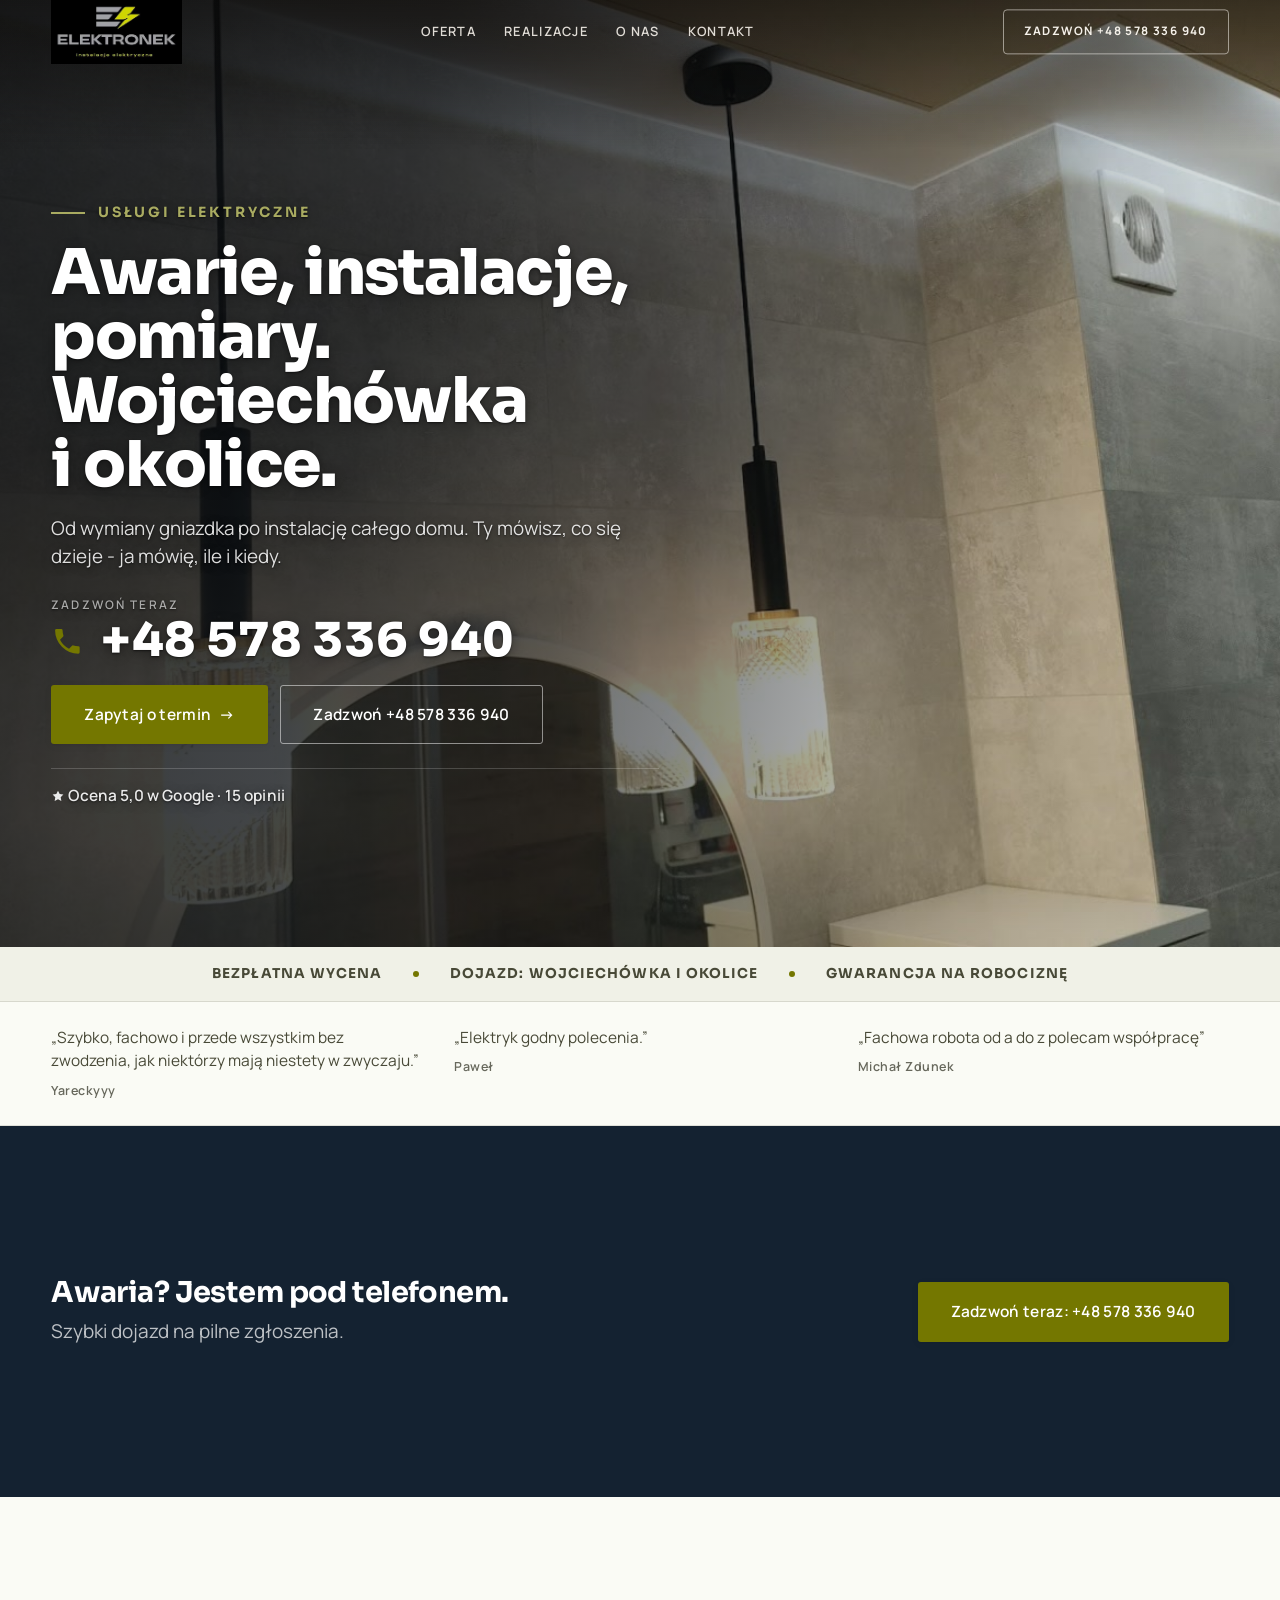
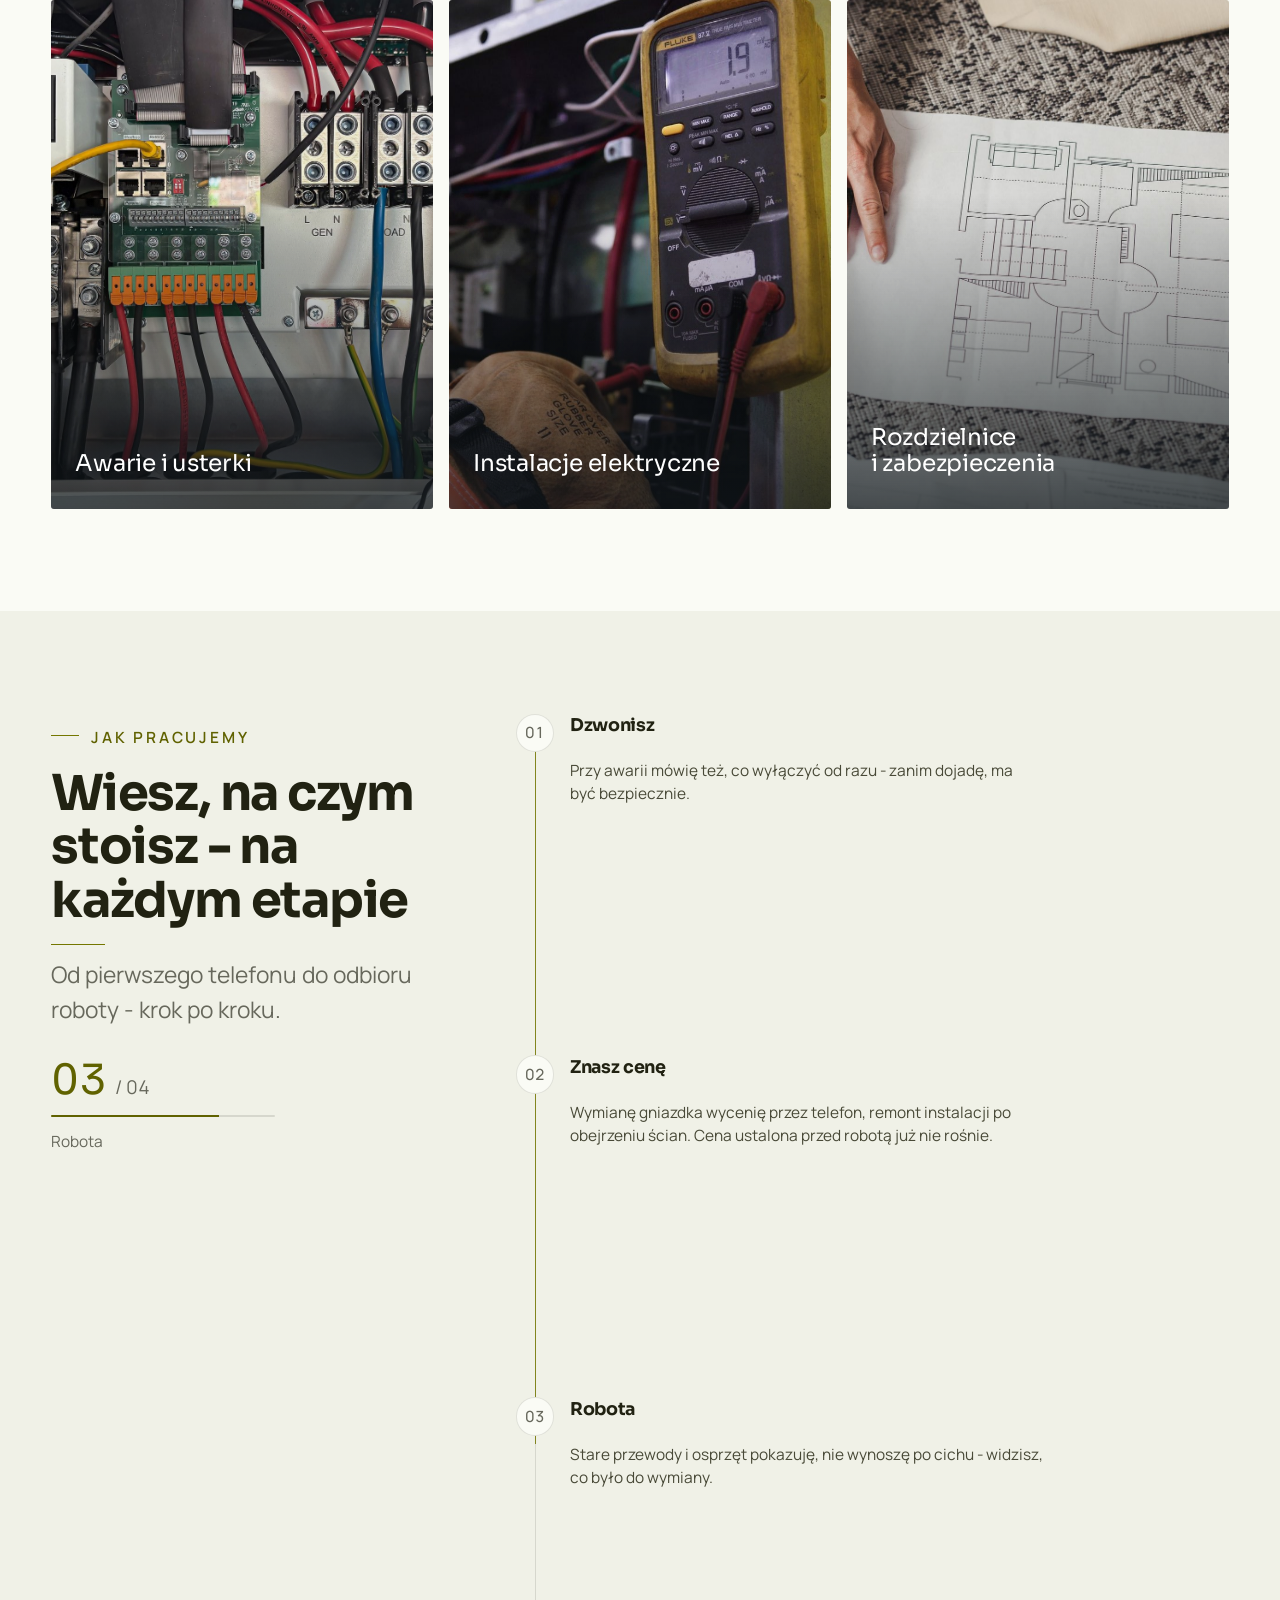
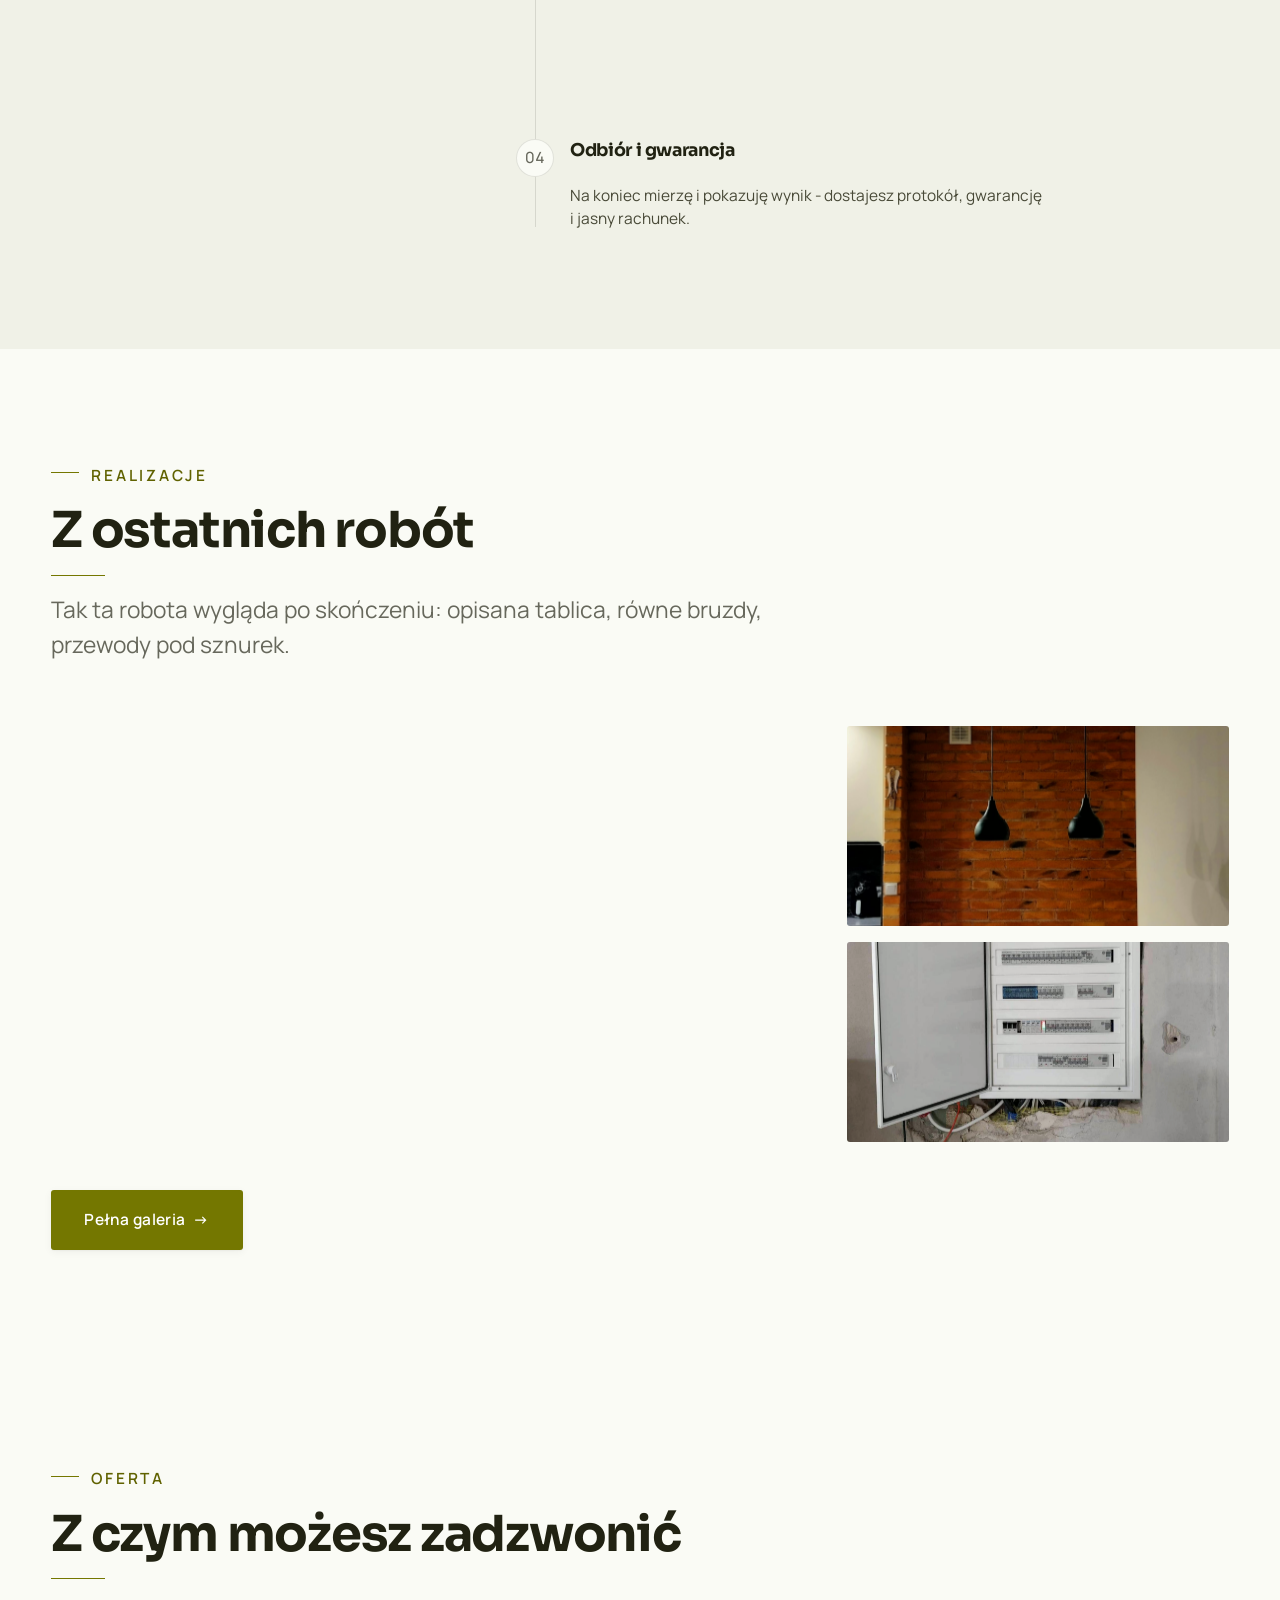
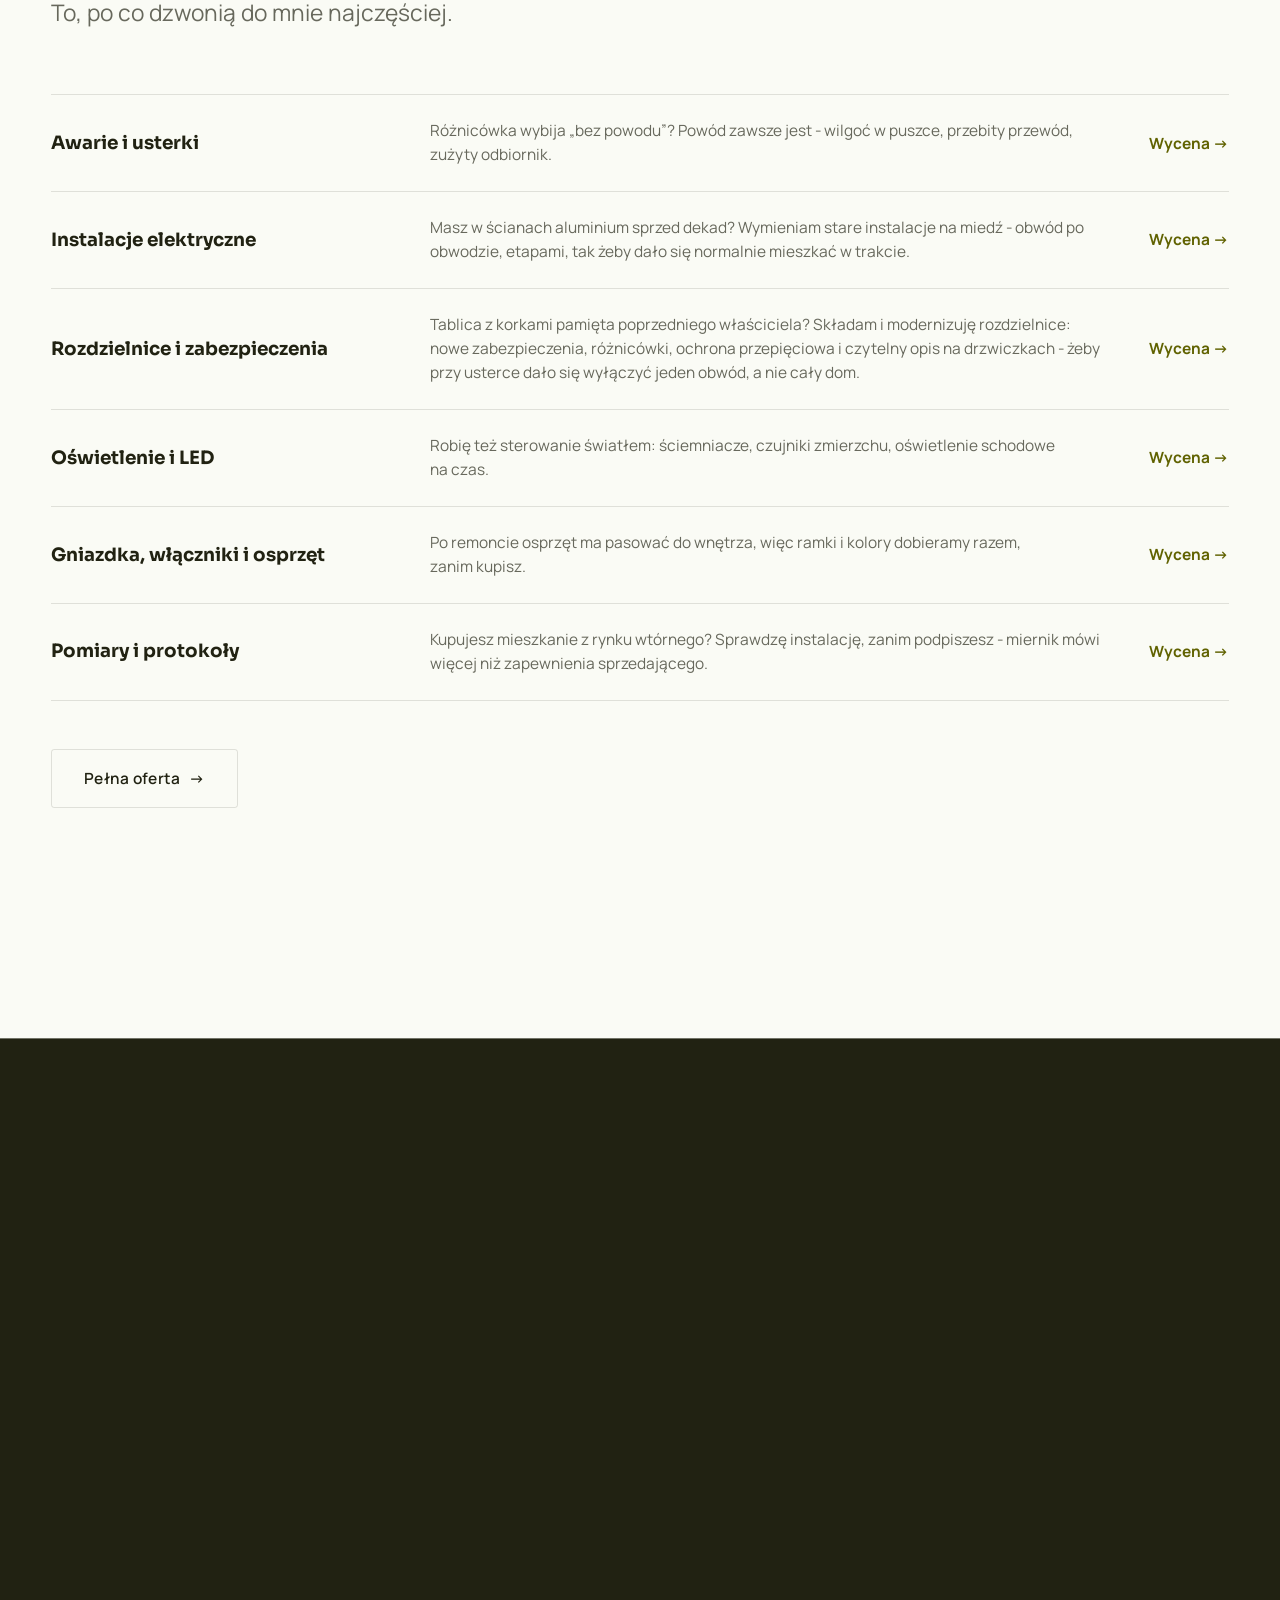
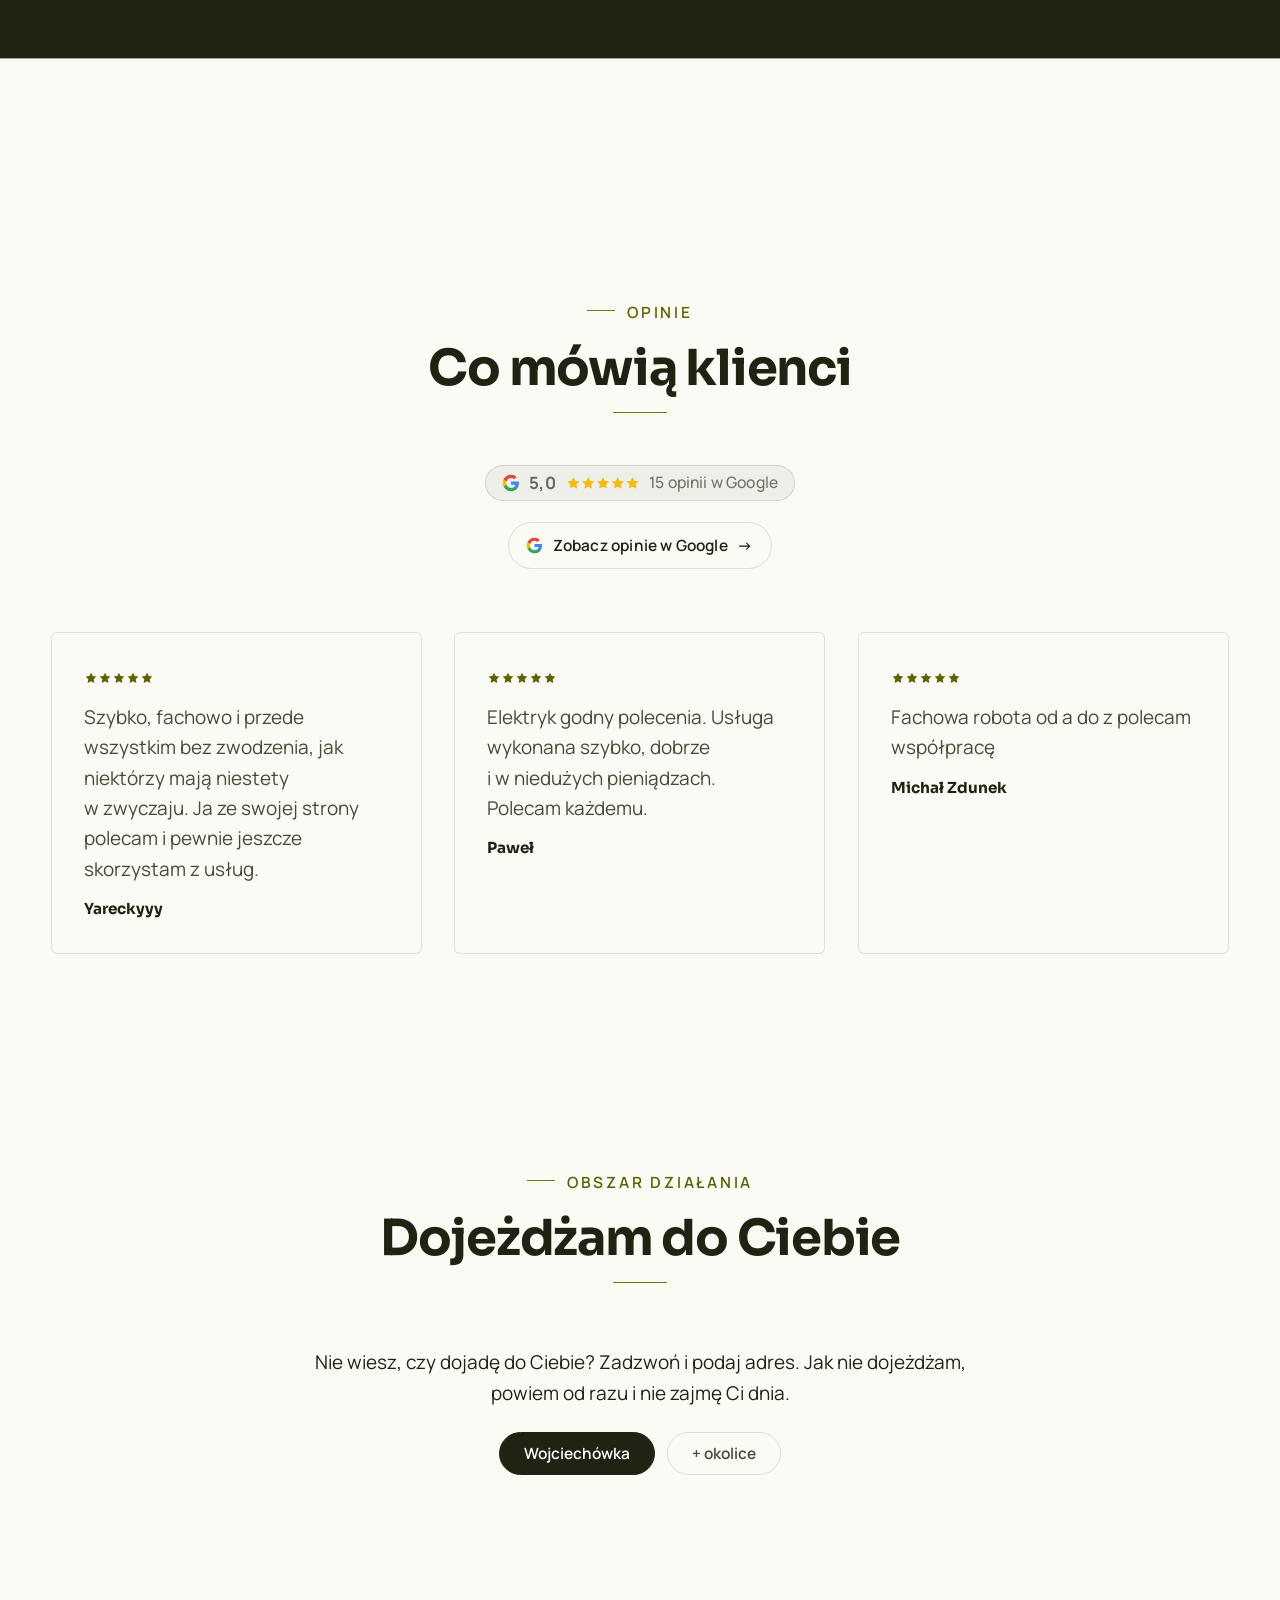
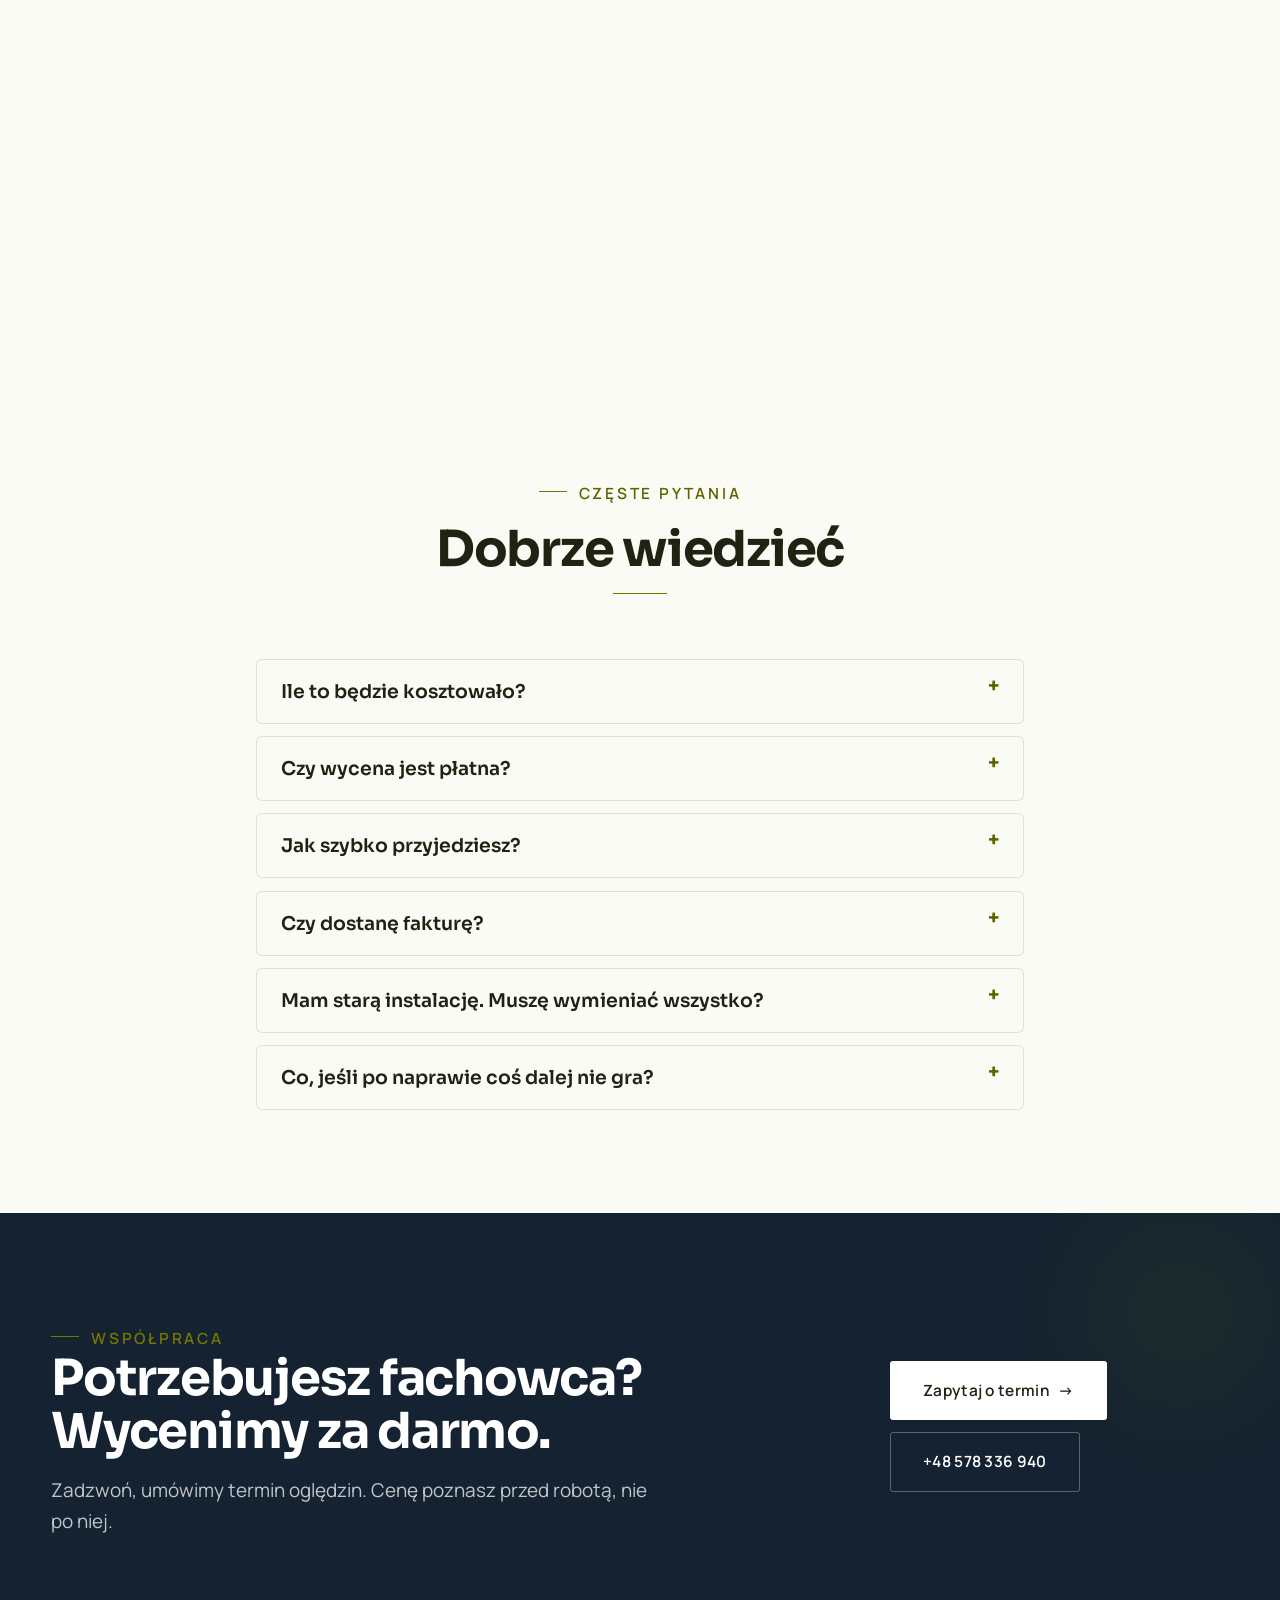
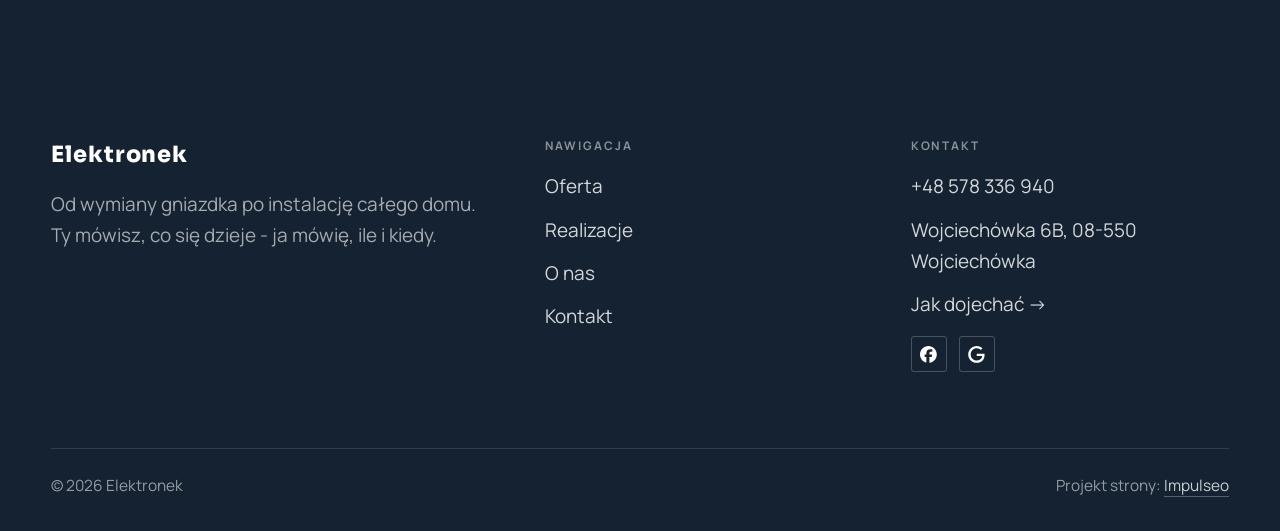
==== commit e5d2c5fd: "Demo: usuniete puste odeslanie do szczegolow" ====
--- a/index.html
+++ b/index.html
@@ -130,7 +130,7 @@
     <div class="head reveal">
       <span class="eyebrow">Oferta</span>
       <h2>Z czym możesz zadzwonić</h2>
-      <p>To, po co dzwonią do mnie najczęściej. Szczegóły niżej.</p>
+      <p>To, po co dzwonią do mnie najczęściej.</p>
     </div>
     <ul class="fu-list">
       <li class="fu-row reveal"><div class="fu-name">Awarie i usterki</div><div class="fu-desc">Różnicówka wybija „bez powodu”? Powód zawsze jest - wilgoć w puszce, przebity przewód, zużyty odbiornik.</div><a class="fu-cta" href="kontakt.html">Wycena <span class="arr">→</span></a></li>
